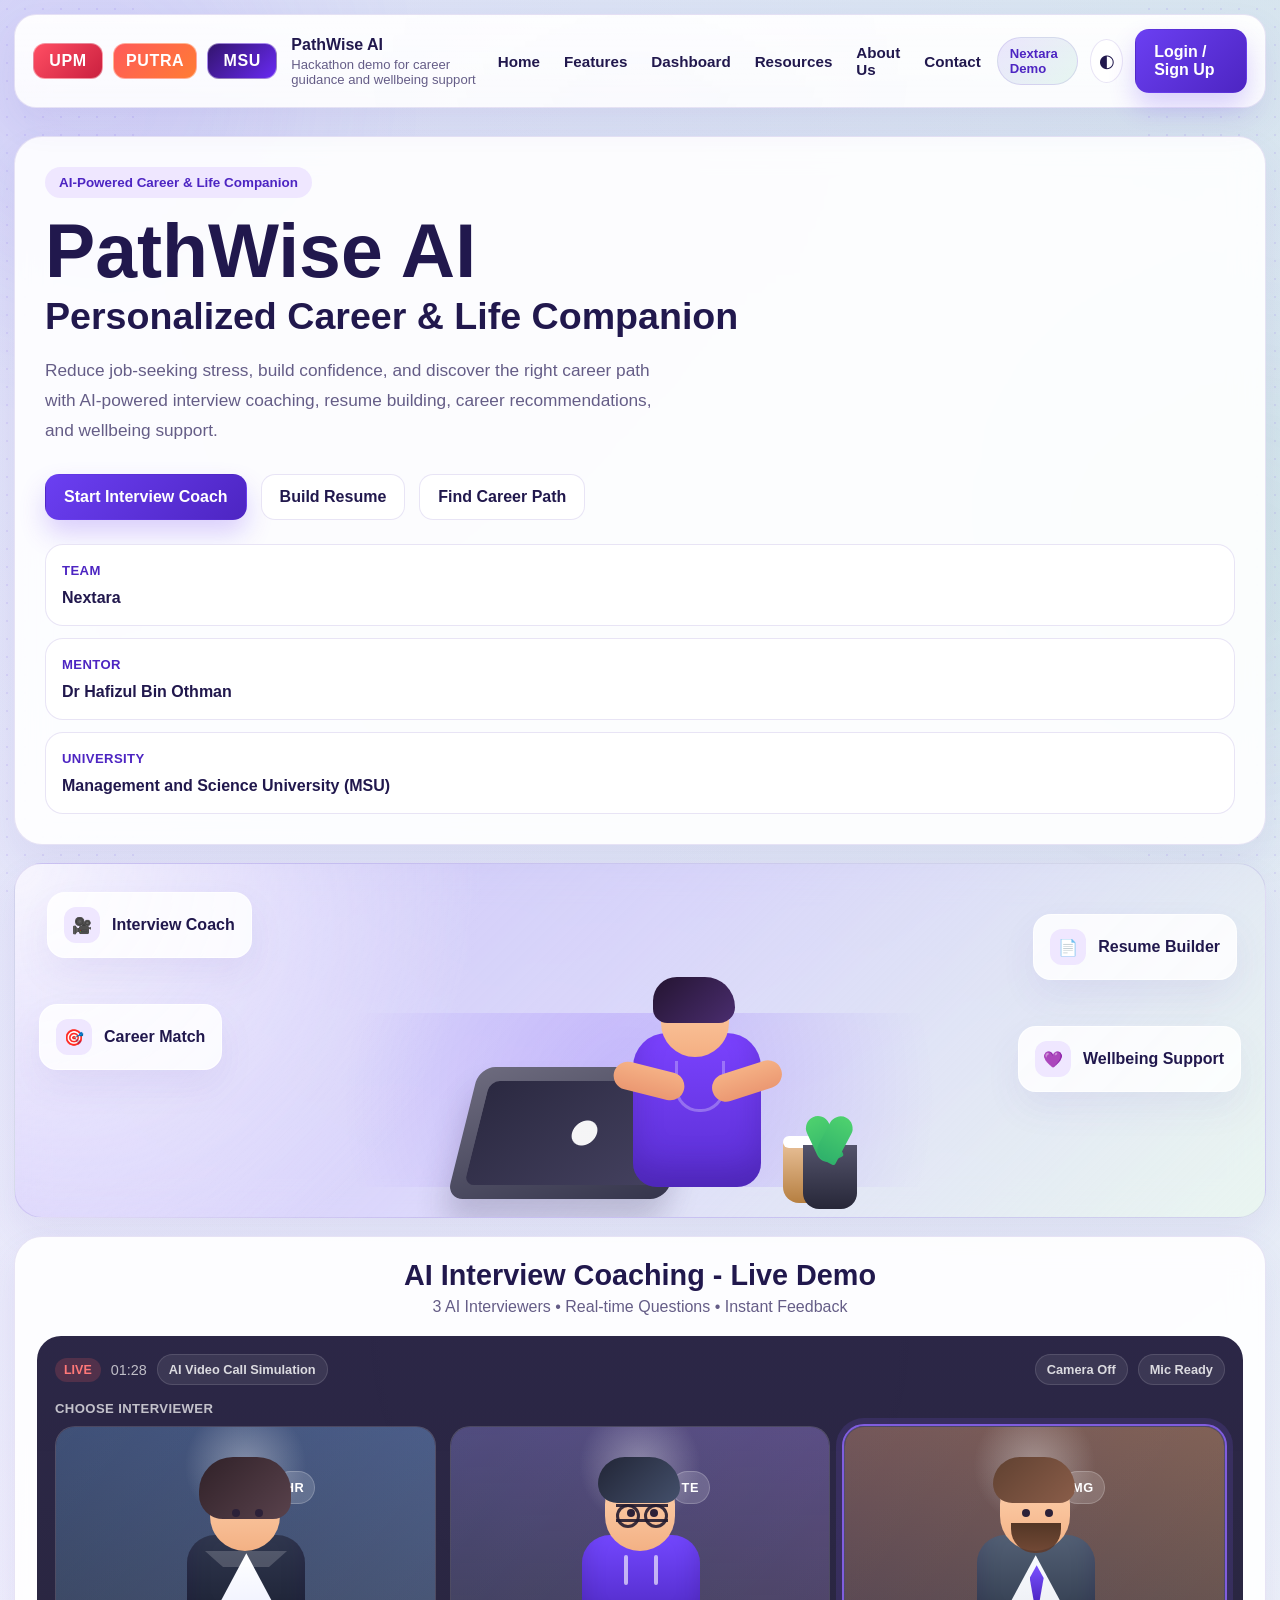
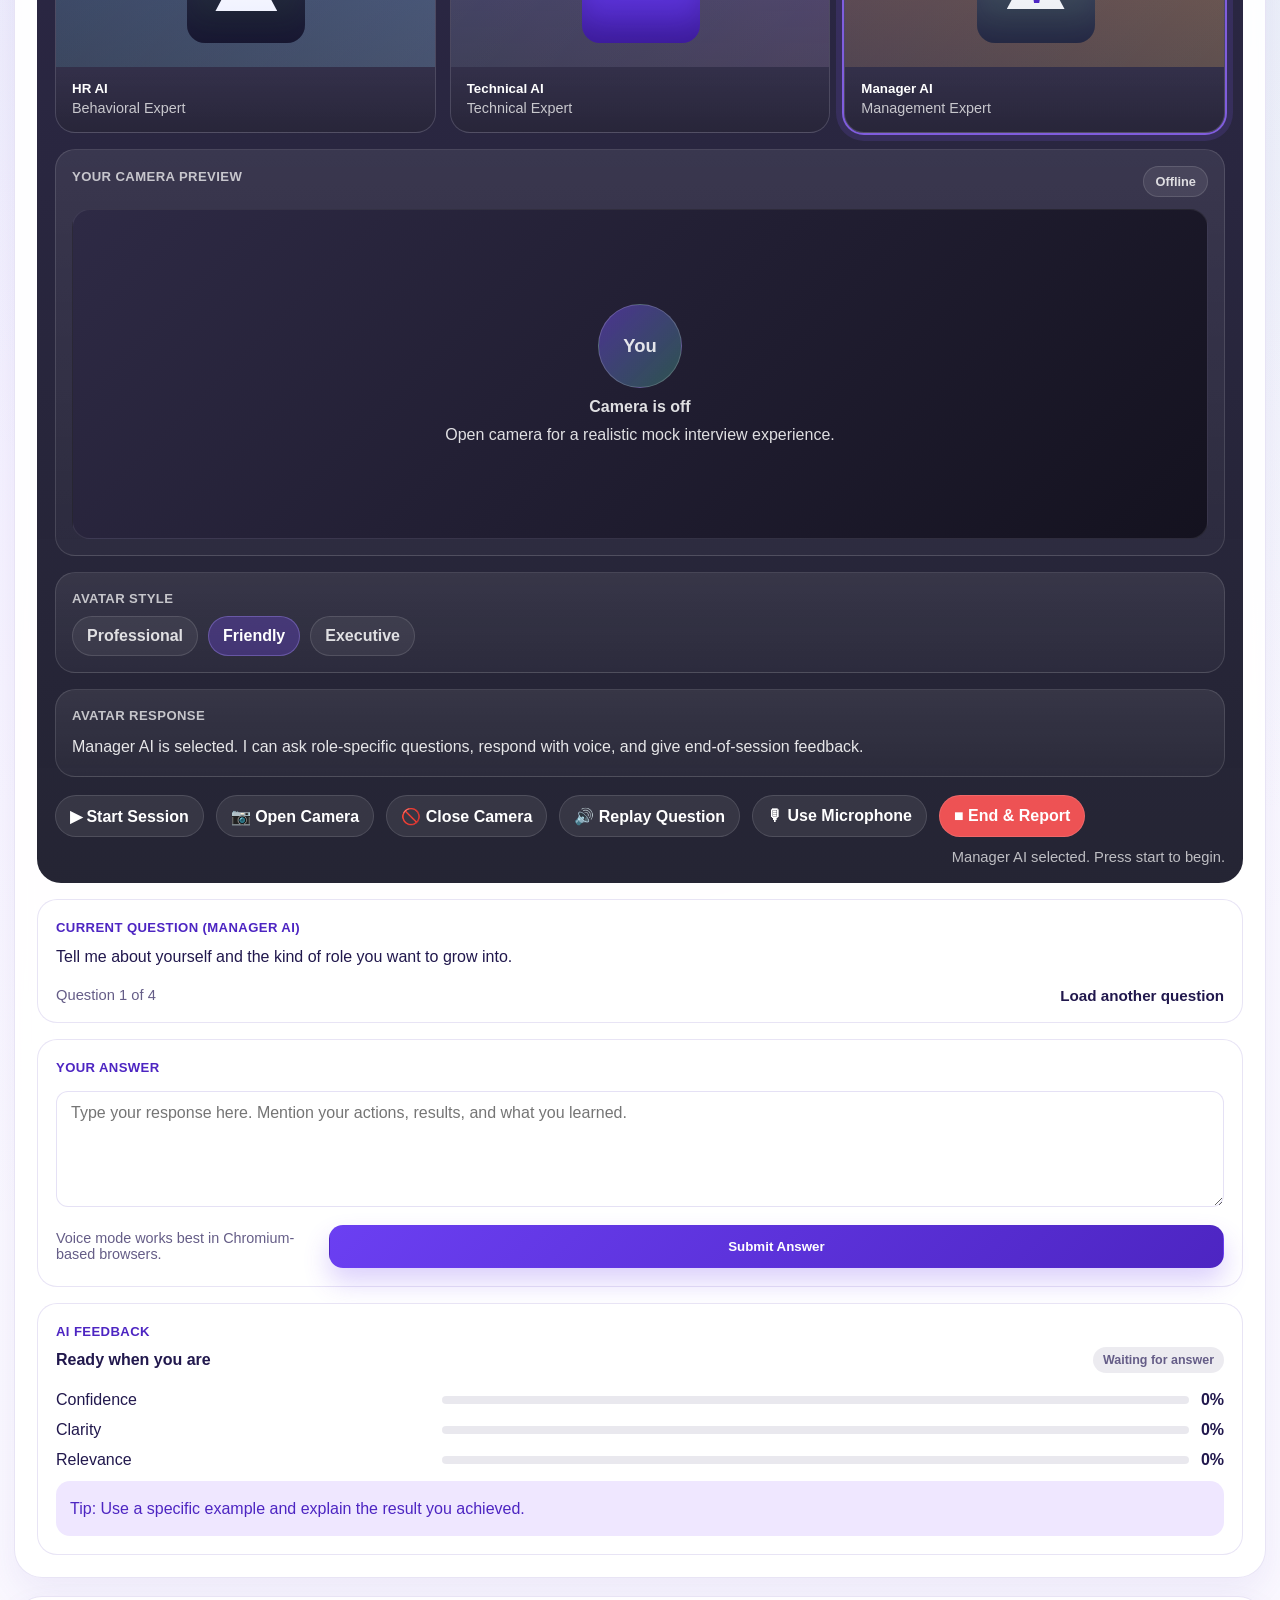
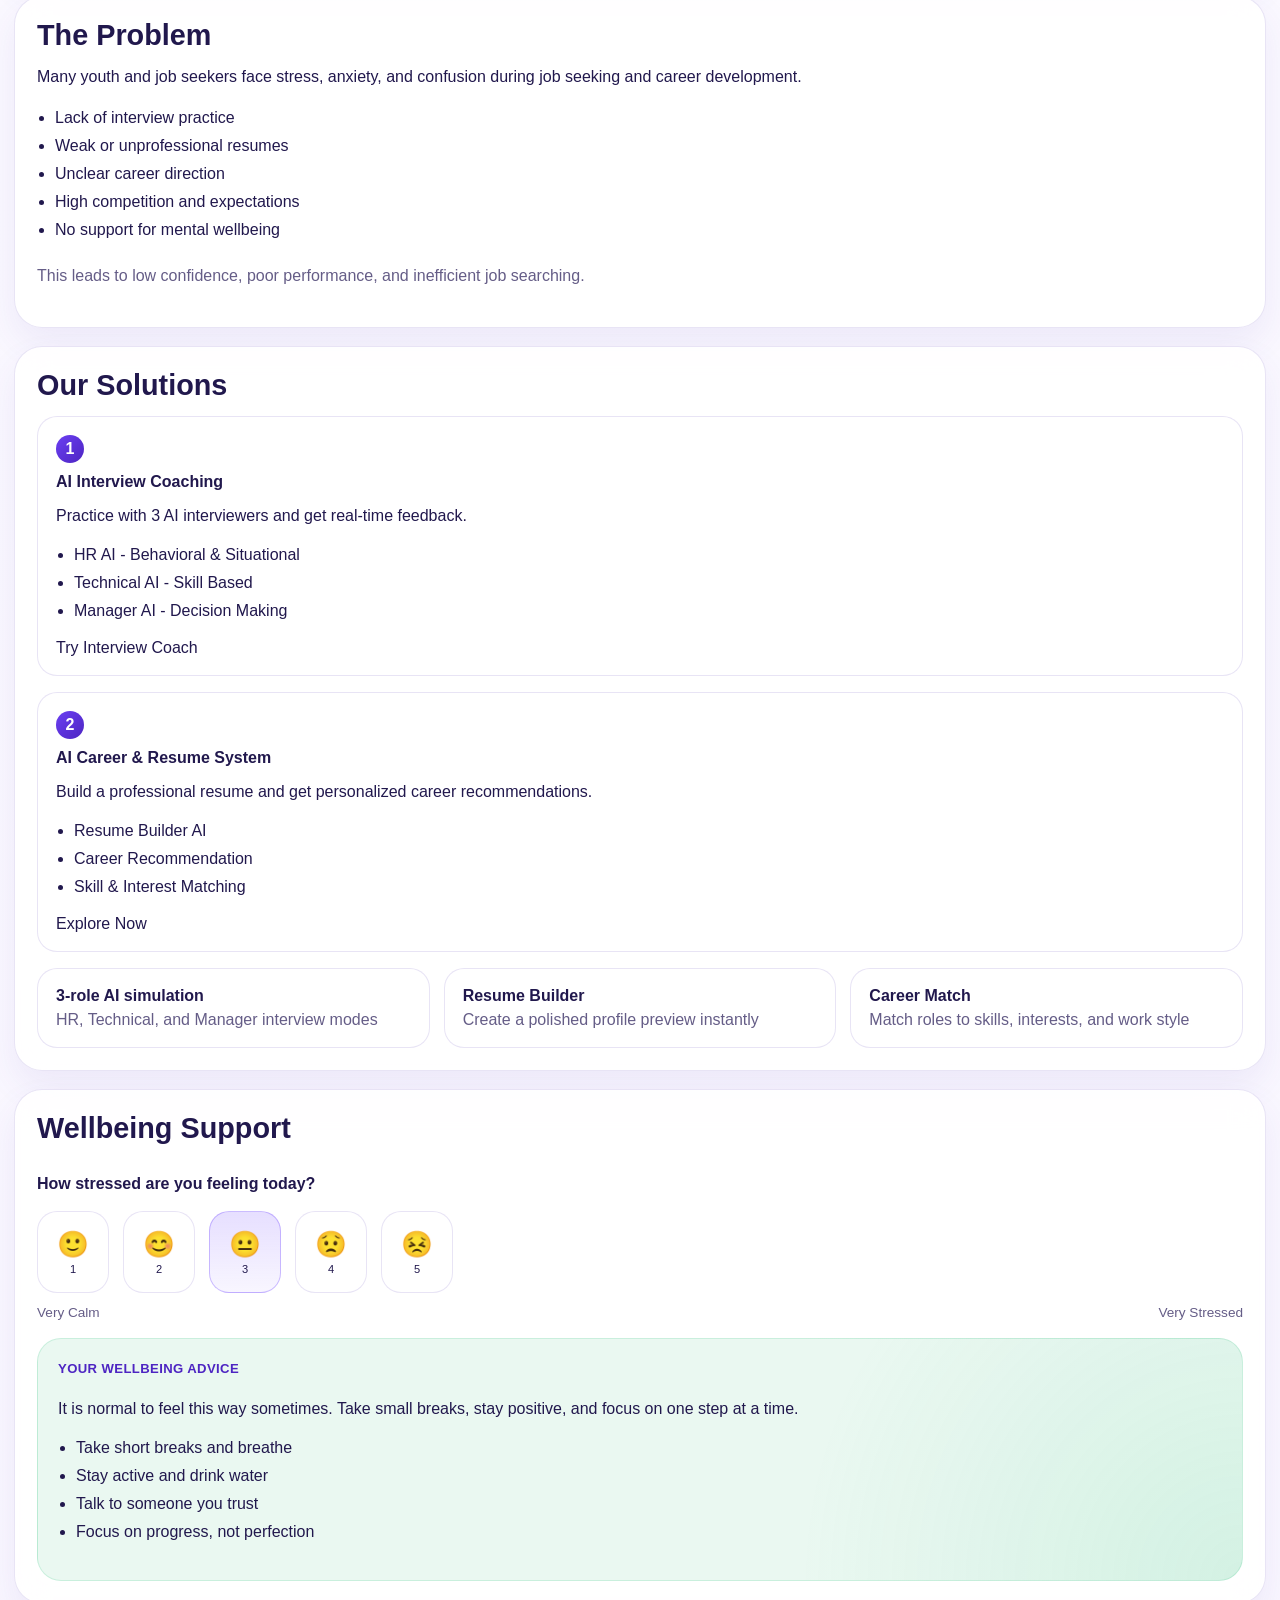
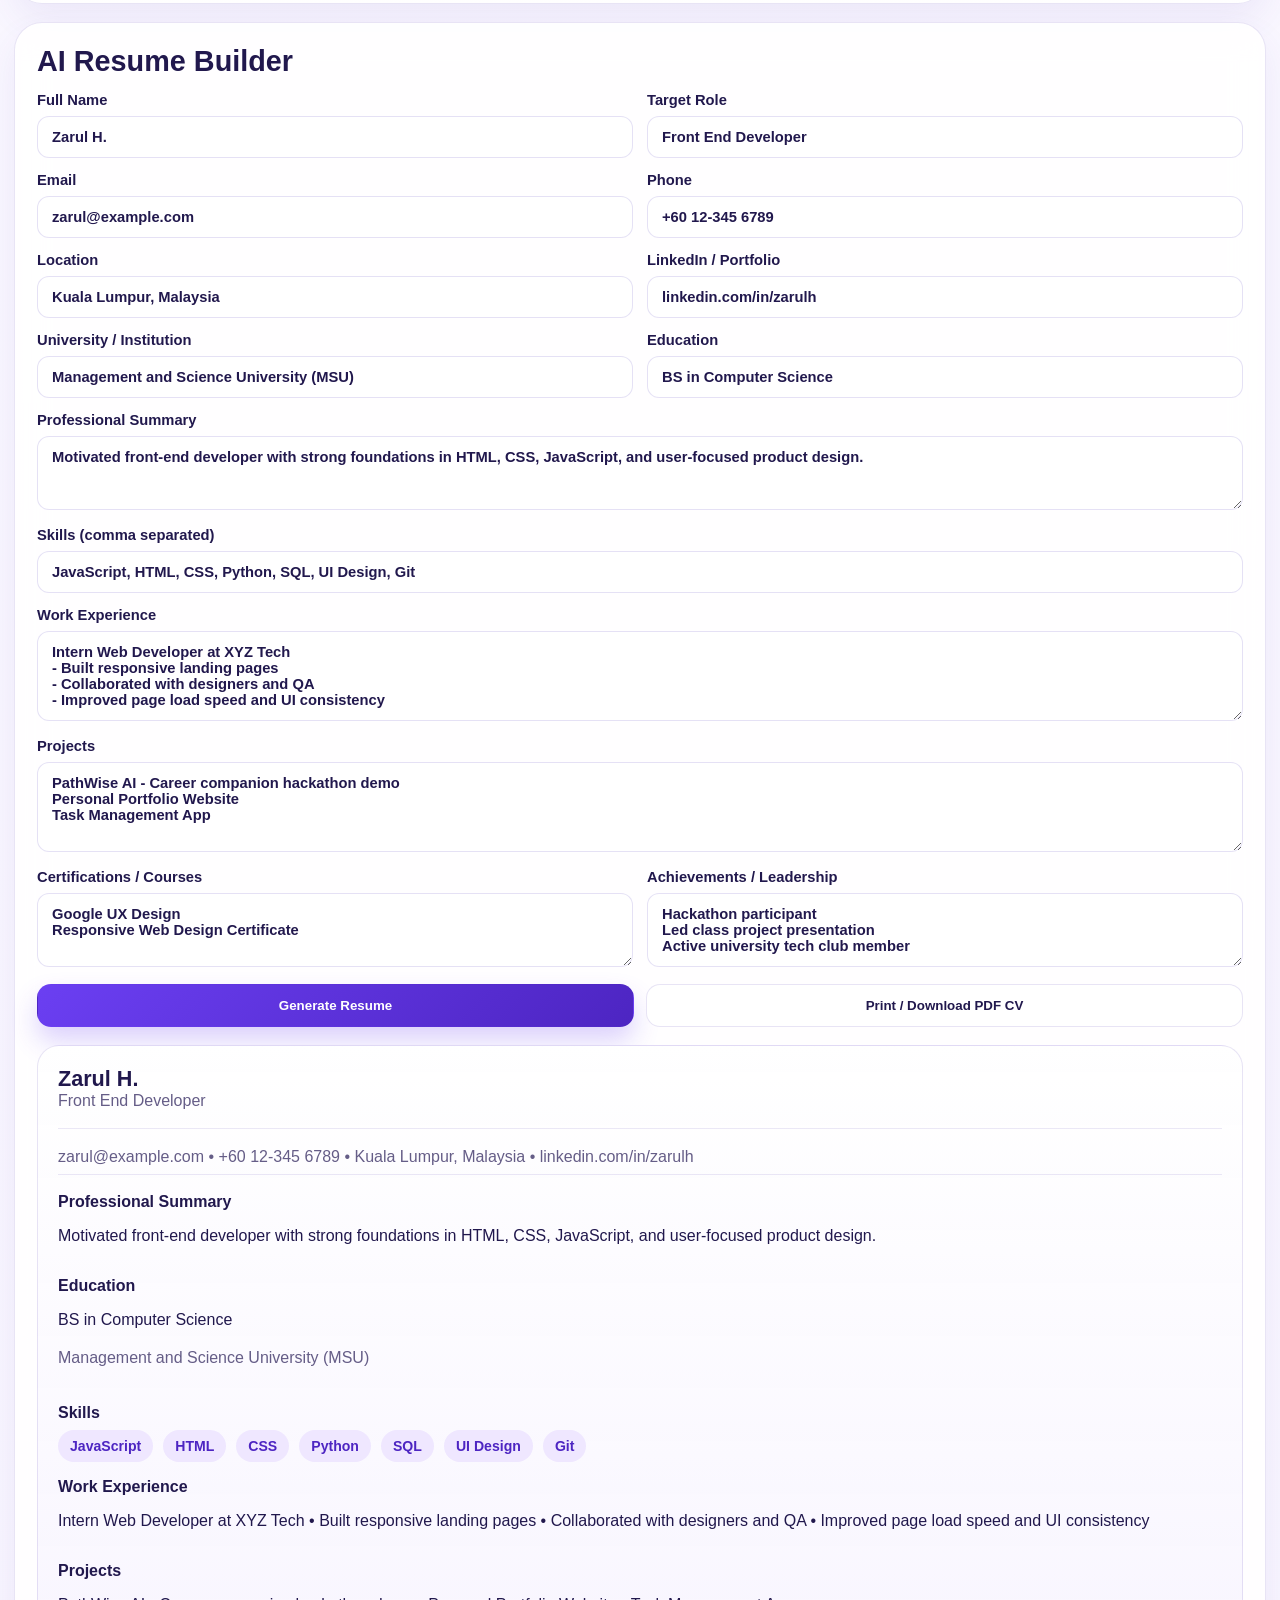
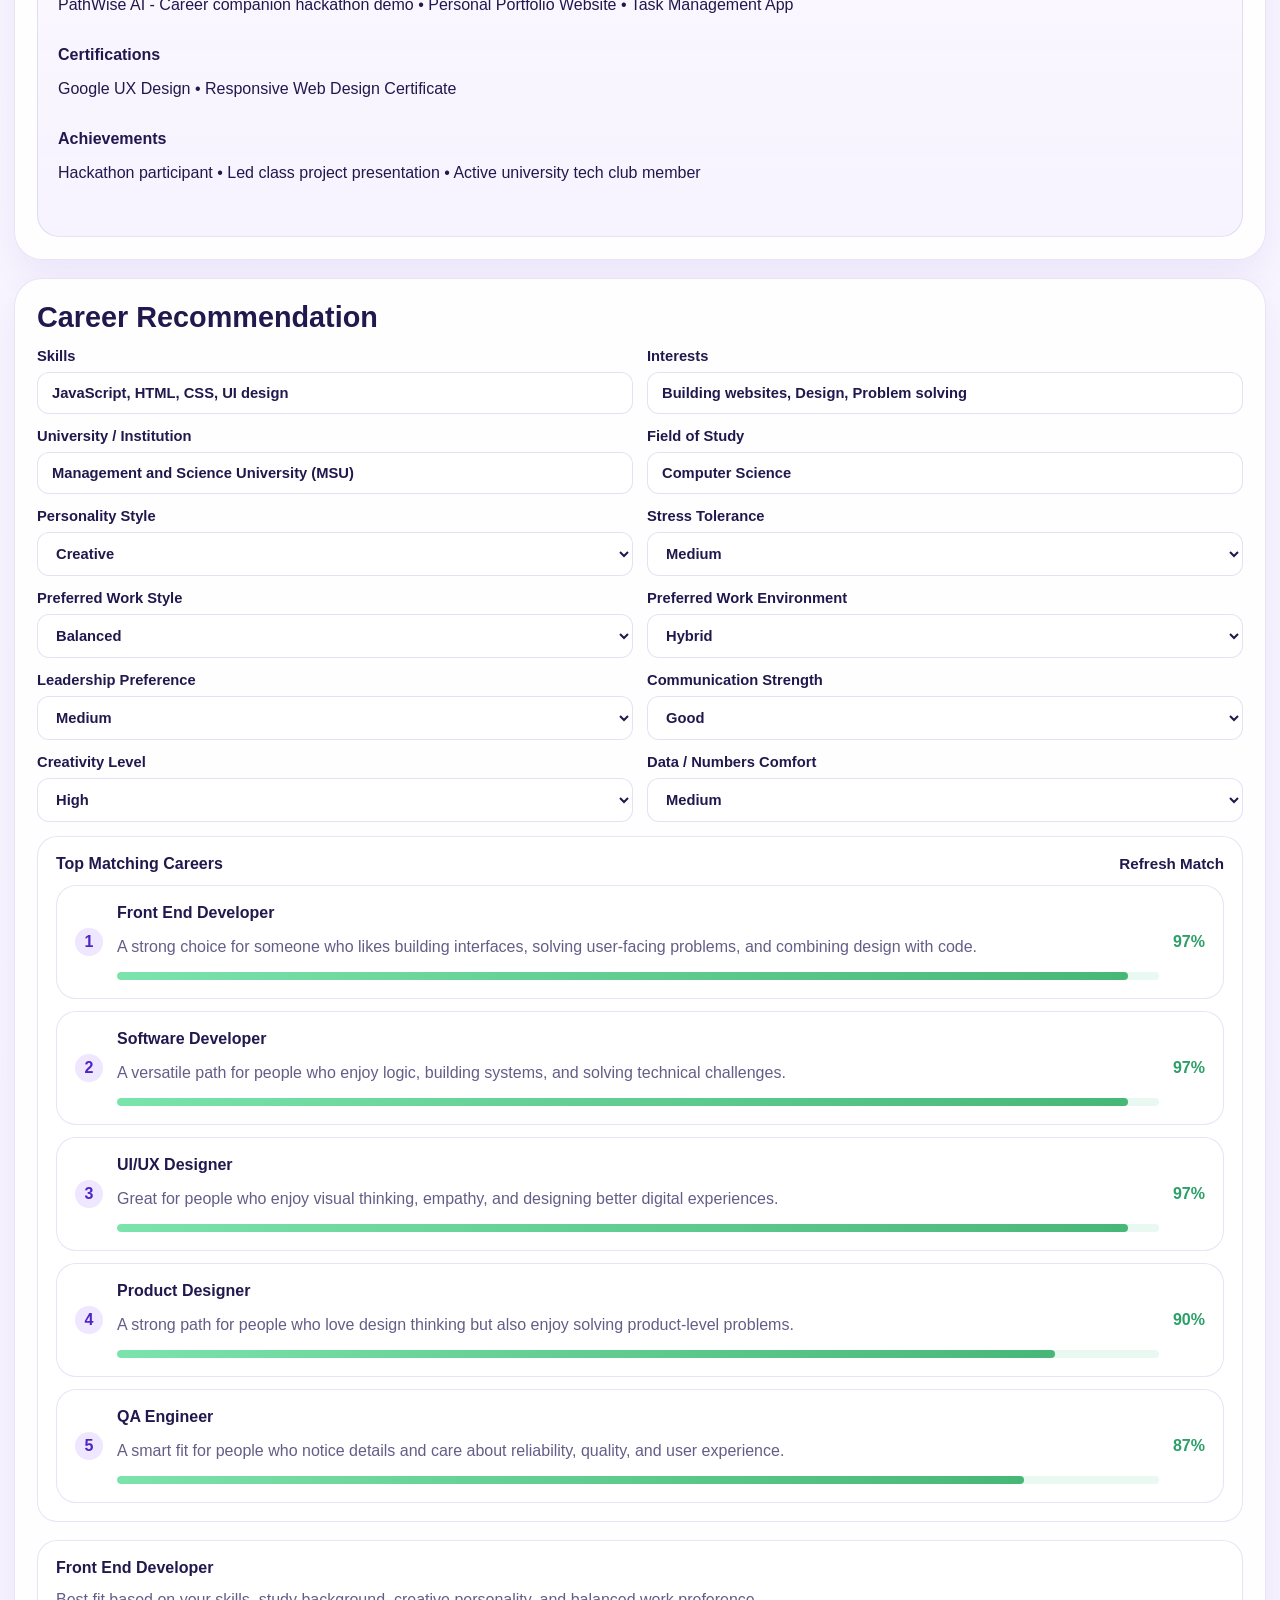
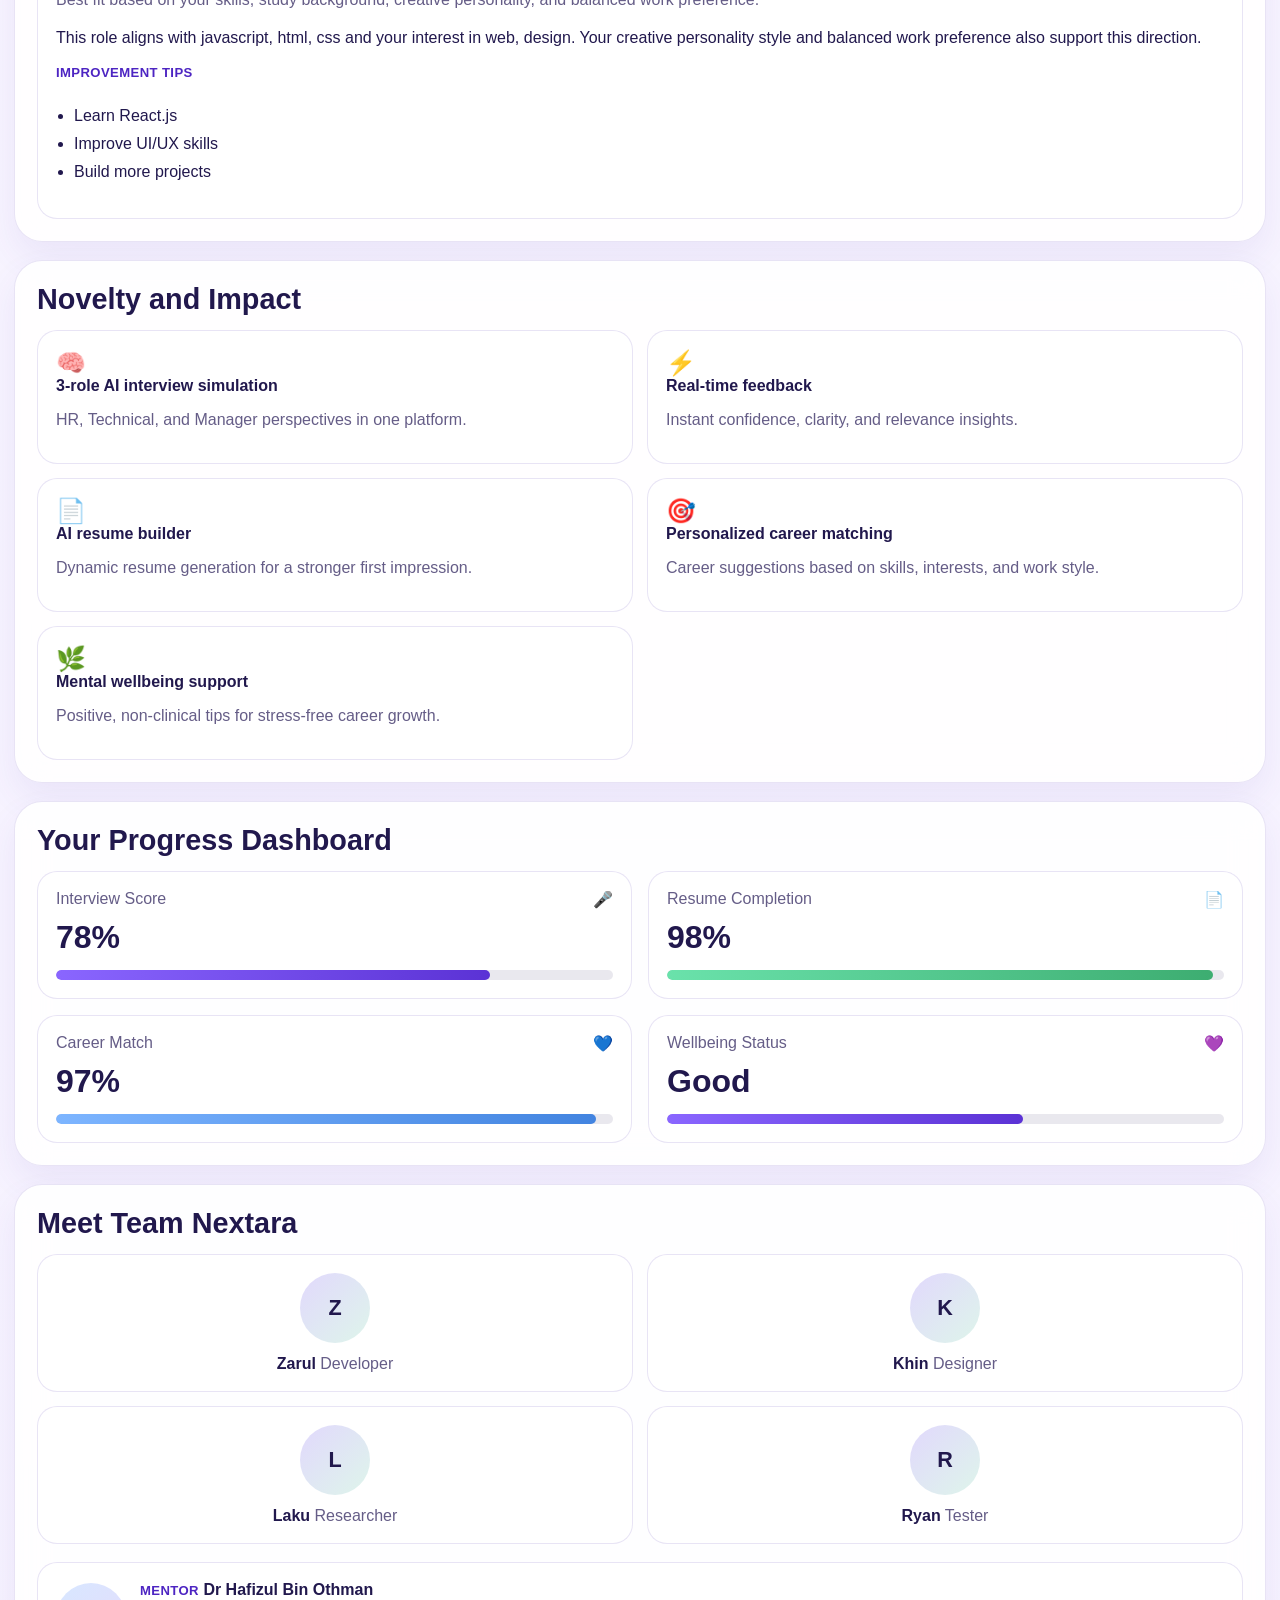
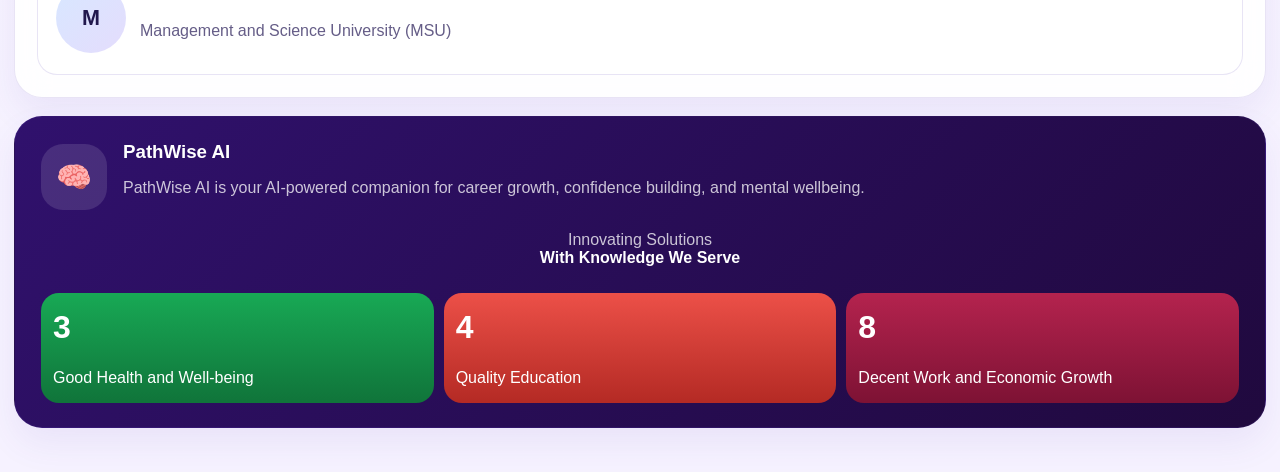
==== index.html @ 518bf76a "Update PathWise AI website demo" ====
<!DOCTYPE html>
<html lang="en">
  <head>
    <meta charset="UTF-8" />
    <meta name="viewport" content="width=device-width, initial-scale=1.0" />
    <title>PathWise AI | Nextara</title>
    <link rel="stylesheet" href="style.css" />
    <script defer src="script.js"></script>
  </head>
  <body>
    <div class="ambient ambient-left"></div>
    <div class="ambient ambient-right"></div>

    <div class="site-shell">
      <header class="topbar" id="home">
        <div class="header-brand">
          <div class="brand-cluster">
            <div class="logo-chip logo-upm">UPM</div>
            <div class="logo-chip logo-putra">PUTRA</div>
            <div class="logo-chip logo-msu">MSU</div>
          </div>
          <div class="brand-text">
            <strong>PathWise AI</strong>
            <span>Hackathon demo for career guidance and wellbeing support</span>
          </div>
        </div>

        <button class="menu-toggle" id="menuToggle" type="button" aria-label="Toggle navigation">
          <span></span>
          <span></span>
          <span></span>
        </button>

        <nav class="main-nav" id="mainNav">
          <a href="#home">Home</a>
          <a href="#problem">Features</a>
          <a href="#dashboard">Dashboard</a>
          <a href="#impact">Resources</a>
          <a href="#team">About Us</a>
          <a href="#footer">Contact</a>
        </nav>

        <div class="topbar-actions">
          <span class="header-pill">Nextara Demo</span>
          <button class="theme-toggle" id="themeToggle" type="button" aria-label="Toggle theme">
            <span class="theme-icon">◐</span>
          </button>
          <a class="login-btn" href="#team">Login / Sign Up</a>
        </div>
      </header>

      <main>
        <section class="hero-grid section-anchor">
          <div class="hero-panel">
            <span class="eyebrow">AI-Powered Career &amp; Life Companion</span>
            <h1>PathWise AI</h1>
            <h2>Personalized Career &amp; Life Companion</h2>
            <p class="hero-copy">
              Reduce job-seeking stress, build confidence, and discover the right
              career path with AI-powered interview coaching, resume building,
              career recommendations, and wellbeing support.
            </p>

            <div class="hero-actions">
              <a class="primary-btn" href="#interview-demo">Start Interview Coach</a>
              <a class="secondary-btn" href="#resume-builder">Build Resume</a>
              <a class="secondary-btn" href="#career-path">Find Career Path</a>
            </div>

            <div class="hero-meta">
              <div class="meta-card">
                <span class="meta-label">Team</span>
                <strong>Nextara</strong>
              </div>
              <div class="meta-card">
                <span class="meta-label">Mentor</span>
                <strong>Dr Hafizul Bin Othman</strong>
              </div>
              <div class="meta-card">
                <span class="meta-label">University</span>
                <strong>Management and Science University (MSU)</strong>
              </div>
            </div>
          </div>

          <div class="hero-visual">
            <div class="floating-card card-interview">
              <span class="float-icon">🎥</span>
              <div>
                <strong>Interview Coach</strong>
              </div>
            </div>
            <div class="floating-card card-resume">
              <span class="float-icon">📄</span>
              <div>
                <strong>Resume Builder</strong>
              </div>
            </div>
            <div class="floating-card card-career">
              <span class="float-icon">🎯</span>
              <div>
                <strong>Career Match</strong>
              </div>
            </div>
            <div class="floating-card card-wellbeing">
              <span class="float-icon">💜</span>
              <div>
                <strong>Wellbeing Support</strong>
              </div>
            </div>

            <div class="scene">
              <div class="scene-glow"></div>
              <div class="character-card">
                <div class="laptop"></div>
                <div class="character">
                  <div class="hair"></div>
                  <div class="head"></div>
                  <div class="body"></div>
                  <div class="arm arm-left"></div>
                  <div class="arm arm-right"></div>
                </div>
                <div class="coffee-cup"></div>
                <div class="plant">
                  <span class="leaf leaf-left"></span>
                  <span class="leaf leaf-right"></span>
                </div>
              </div>
            </div>
          </div>
        </section>

        <section class="section-card interview-demo" id="interview-demo">
          <div class="section-title centered">
            <h3>AI Interview Coaching - Live Demo</h3>
            <p>3 AI Interviewers • Real-time Questions • Instant Feedback</p>
          </div>

          <div class="video-stage avatar-style-friendly" id="videoStage">
            <div class="stage-topbar">
              <div class="stage-status-group">
                <span class="live-pill">LIVE</span>
                <span class="stage-clock" id="stageClock">01:24</span>
                <span class="call-mode-pill">AI Video Call Simulation</span>
              </div>
              <div class="device-status-row">
                <span class="device-pill" id="cameraStatus">Camera Off</span>
                <span class="device-pill" id="micStatus">Mic Ready</span>
              </div>
            </div>

            <div class="stage-toolbar">
              <div>
                <span class="mini-label stage-label">Choose Interviewer</span>
                <div class="speaker-grid">
                  <button class="speaker-card" type="button" data-role="hr">
                    <div class="speaker-avatar hr-avatar">
                      <div class="avatar-shell">
                        <div class="avatar-head"></div>
                        <div class="avatar-hair"></div>
                        <div class="avatar-eye avatar-eye-left"></div>
                        <div class="avatar-eye avatar-eye-right"></div>
                        <div class="avatar-body"></div>
                        <div class="avatar-role-tag">HR</div>
                      </div>
                    </div>
                    <div class="speaker-meta">
                      <strong>HR AI</strong>
                      <span>Behavioral Expert</span>
                    </div>
                  </button>

                  <button class="speaker-card" type="button" data-role="technical">
                    <div class="speaker-avatar technical-avatar">
                      <div class="avatar-shell">
                        <div class="avatar-head"></div>
                        <div class="avatar-hair"></div>
                        <div class="avatar-glasses"></div>
                        <div class="avatar-eye avatar-eye-left"></div>
                        <div class="avatar-eye avatar-eye-right"></div>
                        <div class="avatar-body"></div>
                        <div class="avatar-role-tag">TE</div>
                      </div>
                    </div>
                    <div class="speaker-meta">
                      <strong>Technical AI</strong>
                      <span>Technical Expert</span>
                    </div>
                  </button>

                  <button class="speaker-card active" type="button" data-role="manager">
                    <div class="speaker-avatar manager-avatar">
                      <div class="avatar-shell">
                        <div class="avatar-head"></div>
                        <div class="avatar-hair"></div>
                        <div class="avatar-beard"></div>
                        <div class="avatar-eye avatar-eye-left"></div>
                        <div class="avatar-eye avatar-eye-right"></div>
                        <div class="avatar-body"></div>
                        <div class="avatar-role-tag">MG</div>
                      </div>
                    </div>
                    <div class="speaker-meta">
                      <strong>Manager AI</strong>
                      <span>Management Expert</span>
                    </div>
                  </button>
                </div>
              </div>

              <div class="user-stage-card">
                <div class="user-stage-head">
                  <span class="mini-label stage-label">Your Camera Preview</span>
                  <span class="camera-indicator" id="cameraIndicator">Offline</span>
                </div>
                <div class="user-video-wrap">
                  <video id="userVideo" autoplay muted playsinline></video>
                  <div class="user-video-placeholder" id="userVideoPlaceholder">
                    <div class="user-video-avatar">You</div>
                    <strong>Camera is off</strong>
                    <span>Open camera for a realistic mock interview experience.</span>
                  </div>
                </div>
              </div>
            </div>

            <div class="call-config-bar">
              <div class="avatar-style-picker">
                <span class="mini-label stage-label">Avatar Style</span>
                <div class="style-options">
                  <button class="style-chip" type="button" data-avatar-style="professional">Professional</button>
                  <button class="style-chip active" type="button" data-avatar-style="friendly">Friendly</button>
                  <button class="style-chip" type="button" data-avatar-style="executive">Executive</button>
                </div>
              </div>

              <div class="ai-response-box">
                <span class="mini-label stage-label">Avatar Response</span>
                <p id="aiResponseText">
                  I am ready to start. Choose an interviewer, turn on your camera if
                  you want, and begin the mock call.
                </p>
              </div>
            </div>

            <div class="stage-controls">
              <button class="control-btn" id="startInterviewBtn" type="button">▶ Start Session</button>
              <button class="control-btn" id="openCameraBtn" type="button">📷 Open Camera</button>
              <button class="control-btn" id="closeCameraBtn" type="button">🚫 Close Camera</button>
              <button class="control-btn" id="replayQuestionBtn" type="button">🔊 Replay Question</button>
              <button class="control-btn" id="voiceAnswerBtn" type="button">🎙 Use Microphone</button>
              <button class="control-btn danger-control" id="finishInterviewBtn" type="button">■ End &amp; Report</button>
              <span class="session-status" id="sessionStatus">Ready to begin</span>
            </div>
          </div>

          <div class="demo-panels">
            <article class="mini-panel question-panel">
              <span class="mini-label">Current Question (<span id="questionRoleLabel">Manager AI</span>)</span>
              <p id="questionText">
                Tell me about yourself and the kind of role you want to grow
                into.
              </p>
              <div class="question-footer">
                <span id="questionCounter">Question 1 of 4</span>
                <button class="text-action" id="nextQuestionBtn" type="button">Load another question</button>
              </div>
            </article>

            <article class="mini-panel answer-panel">
              <label class="mini-label" for="answerInput">Your Answer</label>
              <textarea
                id="answerInput"
                rows="5"
                placeholder="Type your response here. Mention your actions, results, and what you learned."
              ></textarea>
              <div class="answer-actions">
                <span class="timer-note" id="voiceSupportNote">Voice mode works best in Chromium-based browsers.</span>
                <button class="primary-btn full-btn" id="submitAnswerBtn" type="button">
                  Submit Answer
                </button>
              </div>
            </article>

            <article class="mini-panel feedback-panel">
              <span class="mini-label">AI Feedback</span>
              <div class="feedback-header">
                <strong id="feedbackHeadline">Ready when you are</strong>
                <span id="feedbackTone" class="feedback-tone neutral">Waiting for answer</span>
              </div>

              <div class="feedback-metric">
                <span>Confidence</span>
                <div class="metric-line">
                  <div class="metric-fill" id="confidenceFill"></div>
                </div>
                <strong id="confidenceScore">0%</strong>
              </div>

              <div class="feedback-metric">
                <span>Clarity</span>
                <div class="metric-line">
                  <div class="metric-fill" id="clarityFill"></div>
                </div>
                <strong id="clarityScore">0%</strong>
              </div>

              <div class="feedback-metric">
                <span>Relevance</span>
                <div class="metric-line">
                  <div class="metric-fill" id="relevanceFill"></div>
                </div>
                <strong id="relevanceScore">0%</strong>
              </div>

              <p class="tip-box" id="feedbackTip">
                Tip: Use a specific example and explain the result you achieved.
              </p>
            </article>
          </div>

          <article class="mini-panel report-panel hidden" id="sessionReport">
            <div class="report-head">
              <div>
                <span class="mini-label">Interview Report</span>
                <h4 id="reportRoleTitle">Technical AI Session Summary</h4>
                <p id="reportVerdict">
                  Complete a short voice or text interview to unlock the final
                  strengths and improvement report.
                </p>
              </div>
              <div class="report-score">
                <span>Overall Score</span>
                <strong id="reportOverallScore">--</strong>
              </div>
            </div>

            <div class="report-grid">
              <div class="report-card">
                <strong>Pros</strong>
                <ul class="bullet-list compact" id="reportPros"></ul>
              </div>
              <div class="report-card">
                <strong>What to Improve</strong>
                <ul class="bullet-list compact" id="reportCons"></ul>
              </div>
              <div class="report-card">
                <strong>Next Steps</strong>
                <ul class="bullet-list compact" id="reportNextSteps"></ul>
              </div>
            </div>

            <div class="report-breakdown" id="reportBreakdown"></div>
            <button class="secondary-btn" id="downloadReportBtn" type="button">Download Report</button>
          </article>
        </section>

        <section class="content-grid">
          <article class="section-card problem-card section-anchor" id="problem">
            <div class="section-title">
              <h3>The Problem</h3>
            </div>
            <p>
              Many youth and job seekers face stress, anxiety, and confusion
              during job seeking and career development.
            </p>
            <ul class="bullet-list">
              <li>Lack of interview practice</li>
              <li>Weak or unprofessional resumes</li>
              <li>Unclear career direction</li>
              <li>High competition and expectations</li>
              <li>No support for mental wellbeing</li>
            </ul>
            <p class="closing-note">
              This leads to low confidence, poor performance, and inefficient job
              searching.
            </p>
          </article>

          <article class="section-card solution-card">
            <div class="section-title">
              <h3>Our Solutions</h3>
            </div>

            <div class="solution-columns">
              <div class="solution-box">
                <span class="solution-badge">1</span>
                <h4>AI Interview Coaching</h4>
                <p>Practice with 3 AI interviewers and get real-time feedback.</p>
                <ul class="bullet-list compact">
                  <li>HR AI - Behavioral &amp; Situational</li>
                  <li>Technical AI - Skill Based</li>
                  <li>Manager AI - Decision Making</li>
                </ul>
                <button class="text-action jump-btn" type="button" data-jump="#interview-demo">
                  Try Interview Coach
                </button>
              </div>

              <div class="solution-box">
                <span class="solution-badge">2</span>
                <h4>AI Career &amp; Resume System</h4>
                <p>Build a professional resume and get personalized career recommendations.</p>
                <ul class="bullet-list compact">
                  <li>Resume Builder AI</li>
                  <li>Career Recommendation</li>
                  <li>Skill &amp; Interest Matching</li>
                </ul>
                <button class="text-action jump-btn" type="button" data-jump="#resume-builder">
                  Explore Now
                </button>
              </div>
            </div>

            <div class="mini-highlight-grid">
              <div class="mini-highlight">
                <strong>3-role AI simulation</strong>
                <span>HR, Technical, and Manager interview modes</span>
              </div>
              <div class="mini-highlight">
                <strong>Resume Builder</strong>
                <span>Create a polished profile preview instantly</span>
              </div>
              <div class="mini-highlight">
                <strong>Career Match</strong>
                <span>Match roles to skills, interests, and work style</span>
              </div>
            </div>
          </article>

          <article class="section-card wellbeing-card" id="wellbeing">
            <div class="section-title">
              <h3>Wellbeing Support</h3>
            </div>

            <div class="wellbeing-layout">
              <div>
                <p class="wellbeing-question">How stressed are you feeling today?</p>
                <div class="stress-selector" id="stressSelector">
                  <button class="stress-btn" type="button" data-level="1">
                    <span>🙂</span>
                    <small>1</small>
                  </button>
                  <button class="stress-btn" type="button" data-level="2">
                    <span>😊</span>
                    <small>2</small>
                  </button>
                  <button class="stress-btn active" type="button" data-level="3">
                    <span>😐</span>
                    <small>3</small>
                  </button>
                  <button class="stress-btn" type="button" data-level="4">
                    <span>😟</span>
                    <small>4</small>
                  </button>
                  <button class="stress-btn" type="button" data-level="5">
                    <span>😣</span>
                    <small>5</small>
                  </button>
                </div>
                <div class="stress-scale">
                  <span>Very Calm</span>
                  <span>Very Stressed</span>
                </div>
              </div>

              <div class="wellbeing-advice">
                <span class="mini-label">Your Wellbeing Advice</span>
                <p id="wellbeingMessage">
                  It is normal to feel this way sometimes. Take small breaks, stay
                  positive, and focus on one step at a time.
                </p>
                <ul class="bullet-list compact" id="wellbeingTips">
                  <li>Take short breaks and breathe</li>
                  <li>Stay active and drink water</li>
                  <li>Talk to someone you trust</li>
                  <li>Focus on progress, not perfection</li>
                </ul>
              </div>
            </div>
          </article>

            <article class="section-card resume-card section-anchor" id="resume-builder">
              <div class="section-title">
                <h3>AI Resume Builder</h3>
              </div>

              <div class="resume-layout">
                <form class="resume-form" id="resumeForm">
                  <div class="form-grid-two">
                    <label>
                      Full Name
                      <input id="resumeName" type="text" value="Zarul H." />
                    </label>
                    <label>
                      Target Role
                      <input id="resumeTargetRole" type="text" value="Front End Developer" />
                    </label>
                  </div>

                  <div class="form-grid-two">
                    <label>
                      Email
                      <input id="resumeEmail" type="email" value="zarul@example.com" />
                    </label>
                    <label>
                      Phone
                      <input id="resumePhone" type="text" value="+60 12-345 6789" />
                    </label>
                  </div>

                  <div class="form-grid-two">
                    <label>
                      Location
                      <input id="resumeLocation" type="text" value="Kuala Lumpur, Malaysia" />
                    </label>
                    <label>
                      LinkedIn / Portfolio
                      <input id="resumePortfolio" type="text" value="linkedin.com/in/zarulh" />
                    </label>
                  </div>

                  <div class="form-grid-two">
                    <label>
                      University / Institution
                      <input id="resumeUniversity" type="text" value="Management and Science University (MSU)" />
                    </label>
                    <label>
                      Education
                      <input id="resumeEducation" type="text" value="BS in Computer Science" />
                    </label>
                  </div>

                  <label>
                    Professional Summary
                    <textarea id="resumeSummary" rows="3">Motivated front-end developer with strong foundations in HTML, CSS, JavaScript, and user-focused product design.</textarea>
                  </label>

                  <label>
                    Skills (comma separated)
                    <input id="resumeSkills" type="text" value="JavaScript, HTML, CSS, Python, SQL, UI Design, Git" />
                  </label>

                  <label>
                    Work Experience
                    <textarea id="resumeExperience" rows="4">Intern Web Developer at XYZ Tech
- Built responsive landing pages
- Collaborated with designers and QA
- Improved page load speed and UI consistency</textarea>
                  </label>

                  <label>
                    Projects
                    <textarea id="resumeProjects" rows="4">PathWise AI - Career companion hackathon demo
Personal Portfolio Website
Task Management App</textarea>
                  </label>

                  <div class="form-grid-two">
                    <label>
                      Certifications / Courses
                      <textarea id="resumeCertifications" rows="3">Google UX Design
Responsive Web Design Certificate</textarea>
                    </label>
                    <label>
                      Achievements / Leadership
                      <textarea id="resumeAchievements" rows="3">Hackathon participant
Led class project presentation
Active university tech club member</textarea>
                    </label>
                  </div>

                  <div class="resume-actions">
                    <button class="primary-btn full-btn" id="generateResumeBtn" type="button">
                      Generate Resume
                    </button>
                    <button class="secondary-btn full-btn" id="downloadResumePdfBtn" type="button">
                      Print / Download PDF CV
                    </button>
                  </div>
                </form>

                <div class="resume-preview" id="resumePreview">
                  <div class="resume-preview-header">
                    <strong id="previewName">Zarul H.</strong>
                    <span id="previewRole">Front End Developer</span>
                  </div>
                  <div class="resume-preview-contact" id="previewContact">
                    zarul@example.com • +60 12-345 6789 • Kuala Lumpur, Malaysia • linkedin.com/in/zarulh
                  </div>
                  <div class="resume-preview-body">
                    <div>
                      <h4>Professional Summary</h4>
                      <p id="previewSummary">Motivated front-end developer with strong foundations in HTML, CSS, JavaScript, and user-focused product design.</p>
                    </div>
                    <div>
                      <h4>Education</h4>
                      <p id="previewEducation">BS in Computer Science</p>
                      <p class="preview-subtext" id="previewUniversity">Management and Science University (MSU)</p>
                    </div>
                    <div>
                      <h4>Skills</h4>
                      <div class="tag-list" id="previewSkills"></div>
                    </div>
                    <div>
                      <h4>Work Experience</h4>
                      <p id="previewExperience">Intern Web Developer at XYZ Tech</p>
                    </div>
                    <div>
                      <h4>Projects</h4>
                      <p id="previewProjects">PathWise AI - Career companion hackathon demo</p>
                    </div>
                    <div>
                      <h4>Certifications</h4>
                      <p id="previewCertifications">Google UX Design</p>
                    </div>
                    <div>
                      <h4>Achievements</h4>
                      <p id="previewAchievements">Hackathon participant</p>
                    </div>
                  </div>
                </div>
              </div>
            </article>

            <article class="section-card career-card section-anchor" id="career-path">
              <div class="section-title">
                <h3>Career Recommendation</h3>
              </div>

              <form class="career-form" id="careerForm">
                <div class="career-top-fields expanded-career-fields">
                  <label>
                    Skills
                    <input id="careerSkills" type="text" value="JavaScript, HTML, CSS, UI design" />
                  </label>
                  <label>
                    Interests
                    <input id="careerInterests" type="text" value="Building websites, Design, Problem solving" />
                  </label>
                  <label>
                    University / Institution
                    <input id="careerUniversity" type="text" value="Management and Science University (MSU)" />
                  </label>
                  <label>
                    Field of Study
                    <input id="careerFieldOfStudy" type="text" value="Computer Science" />
                  </label>
                  <label>
                    Personality Style
                    <select id="careerPersonality">
                      <option value="analytical">Analytical</option>
                      <option value="creative" selected>Creative</option>
                      <option value="supportive">Supportive</option>
                      <option value="leader">Leadership-Oriented</option>
                    </select>
                  </label>
                  <label>
                    Stress Tolerance
                    <select id="stressTolerance">
                      <option value="low">Low</option>
                      <option value="medium" selected>Medium</option>
                      <option value="high">High</option>
                    </select>
                  </label>
                  <label>
                    Preferred Work Style
                    <select id="workStyle">
                      <option value="solo">Focused / Solo</option>
                      <option value="balanced" selected>Balanced</option>
                      <option value="collaborative">Highly Collaborative</option>
                    </select>
                  </label>
                  <label>
                    Preferred Work Environment
                    <select id="careerEnvironment">
                      <option value="remote">Remote</option>
                      <option value="hybrid" selected>Hybrid</option>
                      <option value="office">Office</option>
                      <option value="field">Hands-on / Field Work</option>
                    </select>
                  </label>
                  <label>
                    Leadership Preference
                    <select id="careerLeadership">
                      <option value="low">Low</option>
                      <option value="medium" selected>Medium</option>
                      <option value="high">High</option>
                    </select>
                  </label>
                  <label>
                    Communication Strength
                    <select id="careerCommunication">
                      <option value="developing">Developing</option>
                      <option value="good" selected>Good</option>
                      <option value="strong">Strong</option>
                    </select>
                  </label>
                  <label>
                    Creativity Level
                    <select id="careerCreativity">
                      <option value="low">Low</option>
                      <option value="medium">Medium</option>
                      <option value="high" selected>High</option>
                    </select>
                  </label>
                  <label>
                    Data / Numbers Comfort
                    <select id="careerDataComfort">
                      <option value="low">Low</option>
                      <option value="medium" selected>Medium</option>
                      <option value="high">High</option>
                    </select>
                  </label>
                </div>

                <div class="career-results">
                  <div class="career-list">
                    <div class="career-list-head">
                    <strong>Top Matching Careers</strong>
                    <button class="text-action" id="recommendCareerBtn" type="button">
                      Refresh Match
                    </button>
                    </div>
                    <div id="careerResults"></div>
                  </div>

                  <div class="career-explanation">
                    <strong id="topCareerName">Front End Developer</strong>
                    <p class="career-fit-meta" id="careerFitMeta">Best fit based on your skills, interests, study background, and work preferences.</p>
                    <p id="careerReason">
                      Your skills in JavaScript, HTML, CSS and problem solving match
                      well with this role. You enjoy creative work and building user
                      interfaces.
                    </p>
                  <div>
                    <span class="mini-label">Improvement Tips</span>
                    <ul class="bullet-list compact" id="careerTips">
                      <li>Learn React.js</li>
                      <li>Improve UI/UX skills</li>
                      <li>Build more projects</li>
                    </ul>
                  </div>
                </div>
              </div>
            </form>
          </article>

          <article class="section-card impact-card section-anchor" id="impact">
            <div class="section-title">
              <h3>Novelty and Impact</h3>
            </div>

            <div class="impact-grid">
              <div class="impact-item">
                <span>🧠</span>
                <div>
                  <strong>3-role AI interview simulation</strong>
                  <p>HR, Technical, and Manager perspectives in one platform.</p>
                </div>
              </div>
              <div class="impact-item">
                <span>⚡</span>
                <div>
                  <strong>Real-time feedback</strong>
                  <p>Instant confidence, clarity, and relevance insights.</p>
                </div>
              </div>
              <div class="impact-item">
                <span>📄</span>
                <div>
                  <strong>AI resume builder</strong>
                  <p>Dynamic resume generation for a stronger first impression.</p>
                </div>
              </div>
              <div class="impact-item">
                <span>🎯</span>
                <div>
                  <strong>Personalized career matching</strong>
                  <p>Career suggestions based on skills, interests, and work style.</p>
                </div>
              </div>
              <div class="impact-item">
                <span>🌿</span>
                <div>
                  <strong>Mental wellbeing support</strong>
                  <p>Positive, non-clinical tips for stress-free career growth.</p>
                </div>
              </div>
            </div>
          </article>

          <article class="section-card dashboard-card section-anchor" id="dashboard">
            <div class="section-title">
              <h3>Your Progress Dashboard</h3>
            </div>

            <div class="dashboard-grid">
              <div class="dashboard-metric">
                <div class="metric-head">
                  <span>Interview Score</span>
                  <span>🎤</span>
                </div>
                <strong class="metric-number" id="dashboardInterviewScore" data-target="78">78%</strong>
                <div class="metric-line large">
                  <div class="metric-fill purple-fill" id="dashboardInterviewBar"></div>
                </div>
              </div>

              <div class="dashboard-metric">
                <div class="metric-head">
                  <span>Resume Completion</span>
                  <span>📄</span>
                </div>
                <strong class="metric-number" id="dashboardResumeScore" data-target="90">90%</strong>
                <div class="metric-line large">
                  <div class="metric-fill green-fill" id="dashboardResumeBar"></div>
                </div>
              </div>

              <div class="dashboard-metric">
                <div class="metric-head">
                  <span>Career Match</span>
                  <span>💙</span>
                </div>
                <strong class="metric-number" id="dashboardCareerScore" data-target="92">92%</strong>
                <div class="metric-line large">
                  <div class="metric-fill blue-fill" id="dashboardCareerBar"></div>
                </div>
              </div>

              <div class="dashboard-metric">
                <div class="metric-head">
                  <span>Wellbeing Status</span>
                  <span>💜</span>
                </div>
                <strong class="status-number" id="dashboardWellbeingStatus">Good</strong>
                <div class="metric-line large">
                  <div class="metric-fill purple-fill" id="dashboardWellbeingBar"></div>
                </div>
              </div>
            </div>
          </article>

          <article class="section-card team-card section-anchor" id="team">
            <div class="section-title">
              <h3>Meet Team Nextara</h3>
            </div>

            <div class="team-layout">
              <div class="team-members">
                <div class="person-card">
                  <div class="person-avatar">Z</div>
                  <strong>Zarul</strong>
                  <span>Developer</span>
                </div>
                <div class="person-card">
                  <div class="person-avatar">K</div>
                  <strong>Khin</strong>
                  <span>Designer</span>
                </div>
                <div class="person-card">
                  <div class="person-avatar">L</div>
                  <strong>Laku</strong>
                  <span>Researcher</span>
                </div>
                <div class="person-card">
                  <div class="person-avatar">R</div>
                  <strong>Ryan</strong>
                  <span>Tester</span>
                </div>
              </div>

              <div class="mentor-card">
                <div class="person-avatar mentor-avatar">M</div>
                <div>
                  <span class="mini-label">Mentor</span>
                  <strong>Dr Hafizul Bin Othman</strong>
                  <p>Management and Science University (MSU)</p>
                </div>
              </div>
            </div>
          </article>
        </section>
      </main>

      <footer class="footer-card" id="footer">
        <div class="footer-brand">
          <div class="footer-icon">🧠</div>
          <div>
            <h3>PathWise AI</h3>
            <p>
              PathWise AI is your AI-powered companion for career growth,
              confidence building, and mental wellbeing.
            </p>
          </div>
        </div>

        <div class="footer-motto">
          <span>Innovating Solutions</span>
          <strong>With Knowledge We Serve</strong>
        </div>

        <div class="sdg-grid">
          <div class="sdg-card sdg-3">
            <strong>3</strong>
            <span>Good Health and Well-being</span>
          </div>
          <div class="sdg-card sdg-4">
            <strong>4</strong>
            <span>Quality Education</span>
          </div>
          <div class="sdg-card sdg-8">
            <strong>8</strong>
            <span>Decent Work and Economic Growth</span>
          </div>
        </div>
      </footer>
    </div>
  </body>
</html>
---- style.css ----
:root {
  --bg: #f6f2ff;
  --surface: rgba(255, 255, 255, 0.9);
  --surface-strong: #ffffff;
  --stroke: rgba(95, 67, 182, 0.14);
  --text: #21184d;
  --muted: #655d87;
  --primary: #6b3ff2;
  --primary-dark: #4d25c2;
  --primary-soft: #efe7ff;
  --green: #48c78e;
  --green-soft: #eaf8f1;
  --blue: #4b93ff;
  --blue-soft: #edf4ff;
  --shadow: 0 24px 60px rgba(53, 31, 126, 0.12);
  --shadow-soft: 0 16px 35px rgba(85, 58, 173, 0.08);
  --radius-xl: 28px;
  --radius-lg: 22px;
  --radius-md: 16px;
  --radius-sm: 12px;
  --container: 1520px;
}

body.dark-mode {
  --bg: #160f2f;
  --surface: rgba(28, 21, 58, 0.92);
  --surface-strong: #231a4c;
  --stroke: rgba(208, 195, 255, 0.12);
  --text: #f6f3ff;
  --muted: #c8c2eb;
  --primary-soft: rgba(137, 104, 255, 0.18);
  --green-soft: rgba(72, 199, 142, 0.14);
  --blue-soft: rgba(75, 147, 255, 0.14);
  --shadow: 0 24px 70px rgba(0, 0, 0, 0.35);
  --shadow-soft: 0 16px 35px rgba(0, 0, 0, 0.2);
}

* {
  box-sizing: border-box;
}

html {
  scroll-behavior: smooth;
}

body {
  margin: 0;
  min-height: 100vh;
  font-family: "Trebuchet MS", "Segoe UI", sans-serif;
  background:
    radial-gradient(circle at top left, rgba(140, 105, 255, 0.18), transparent 28%),
    radial-gradient(circle at top right, rgba(72, 199, 142, 0.16), transparent 24%),
    linear-gradient(180deg, #fcfbff 0%, var(--bg) 100%);
  color: var(--text);
  position: relative;
  overflow-x: hidden;
}

body::before,
body::after {
  content: "";
  position: fixed;
  top: 0;
  bottom: 0;
  width: 160px;
  pointer-events: none;
  opacity: 0.4;
  background-image: radial-gradient(circle, rgba(130, 102, 235, 0.32) 1.4px, transparent 1.4px);
  background-size: 18px 18px;
  z-index: 0;
}

body::before {
  left: -20px;
}

body::after {
  right: -20px;
}

.ambient {
  position: fixed;
  width: 420px;
  height: 420px;
  border-radius: 50%;
  filter: blur(80px);
  opacity: 0.45;
  pointer-events: none;
  z-index: 0;
}

.ambient-left {
  top: -120px;
  left: -120px;
  background: rgba(130, 104, 255, 0.22);
}

.ambient-right {
  right: -150px;
  bottom: 120px;
  background: rgba(72, 199, 142, 0.16);
}

.site-shell {
  position: relative;
  z-index: 1;
  max-width: var(--container);
  margin: 0 auto 24px;
  padding: 118px 14px 20px;
}

.topbar,
.section-card,
.hero-panel,
.hero-visual,
.footer-card {
  background: var(--surface);
  backdrop-filter: blur(16px);
  border: 1px solid var(--stroke);
  box-shadow: var(--shadow-soft);
}

.topbar {
  position: fixed;
  top: 14px;
  left: 50%;
  transform: translateX(-50%);
  width: min(calc(100% - 28px), var(--container));
  z-index: 40;
  display: flex;
  align-items: center;
  justify-content: space-between;
  gap: 16px;
  padding: 14px 18px;
  border-radius: 22px;
  background:
    linear-gradient(180deg, rgba(255, 255, 255, 0.94), rgba(255, 255, 255, 0.88)),
    radial-gradient(circle at center, rgba(134, 102, 246, 0.12), transparent 50%);
}

.header-brand {
  display: flex;
  align-items: center;
  gap: 14px;
}

.brand-cluster {
  display: flex;
  align-items: center;
  gap: 10px;
}

.brand-text {
  display: flex;
  flex-direction: column;
  gap: 3px;
}

.brand-text strong {
  font-size: 1rem;
}

.brand-text span {
  color: var(--muted);
  font-size: 0.82rem;
}

.logo-chip {
  min-width: 70px;
  padding: 8px 12px;
  border-radius: 12px;
  font-weight: 800;
  letter-spacing: 0.04em;
  text-align: center;
  border: 1px solid rgba(255, 255, 255, 0.45);
}

.logo-upm,
.logo-putra,
.logo-msu {
  color: #fff;
  background: linear-gradient(135deg, #ff4e63, #ca203f);
}

.logo-putra {
  background: linear-gradient(135deg, #ff5a59, #ff7c34);
}

.logo-msu {
  background: linear-gradient(135deg, #33146e, #682af2);
}

.main-nav {
  display: flex;
  align-items: center;
  gap: 24px;
}

.main-nav a,
.text-action {
  color: var(--text);
  text-decoration: none;
  font-size: 0.95rem;
  font-weight: 600;
  background: transparent;
  border: none;
  padding: 0;
  cursor: pointer;
}

.main-nav a:hover,
.text-action:hover {
  color: var(--primary);
}

.topbar-actions {
  display: flex;
  align-items: center;
  gap: 12px;
}

.header-pill {
  padding: 8px 12px;
  border-radius: 999px;
  background: linear-gradient(135deg, rgba(107, 63, 242, 0.12), rgba(72, 199, 142, 0.12));
  border: 1px solid var(--stroke);
  font-size: 0.82rem;
  font-weight: 800;
  color: var(--primary-dark);
}

.theme-toggle,
.login-btn,
.menu-toggle,
.speaker-card,
.stress-btn,
.demo-btn {
  transition: transform 0.25s ease, box-shadow 0.25s ease, background 0.25s ease;
}

.theme-toggle,
.menu-toggle {
  width: 44px;
  height: 44px;
  border-radius: 50%;
  border: 1px solid var(--stroke);
  background: var(--surface-strong);
  color: var(--text);
  cursor: pointer;
  display: inline-flex;
  align-items: center;
  justify-content: center;
}

.theme-toggle:hover,
.menu-toggle:hover,
.speaker-card:hover,
.stress-btn:hover,
.demo-btn:hover {
  transform: translateY(-2px);
  box-shadow: var(--shadow-soft);
}

.theme-icon {
  font-size: 1.1rem;
}

.login-btn,
.primary-btn,
.secondary-btn {
  display: inline-flex;
  align-items: center;
  justify-content: center;
  gap: 8px;
  padding: 13px 18px;
  border-radius: 14px;
  font-weight: 700;
  text-decoration: none;
  border: 1px solid transparent;
  cursor: pointer;
}

.login-btn,
.primary-btn {
  background: linear-gradient(135deg, var(--primary), var(--primary-dark));
  color: #fff;
  box-shadow: 0 14px 26px rgba(107, 63, 242, 0.24);
}

.secondary-btn {
  background: var(--surface-strong);
  color: var(--text);
  border-color: var(--stroke);
}

.primary-btn:hover,
.secondary-btn:hover,
.login-btn:hover {
  transform: translateY(-2px);
}

.menu-toggle {
  display: none;
  flex-direction: column;
  gap: 4px;
}

.menu-toggle span {
  display: block;
  width: 18px;
  height: 2px;
  border-radius: 2px;
  background: var(--text);
}

main {
  margin-top: 18px;
}

.hero-grid {
  display: grid;
  grid-template-columns: 1.15fr 0.85fr;
  gap: 18px;
  margin-bottom: 18px;
}

.hero-panel,
.hero-visual {
  border-radius: var(--radius-xl);
  padding: 30px;
  min-height: 355px;
}

.eyebrow {
  display: inline-flex;
  align-items: center;
  padding: 8px 14px;
  border-radius: 999px;
  background: var(--primary-soft);
  color: var(--primary-dark);
  font-size: 0.84rem;
  font-weight: 700;
}

.hero-panel h1 {
  margin: 18px 0 10px;
  font-size: clamp(3rem, 6vw, 4.7rem);
  line-height: 0.95;
}

.hero-panel h2 {
  margin: 0 0 18px;
  font-size: clamp(1.65rem, 3vw, 2.35rem);
  line-height: 1.05;
}

.hero-copy {
  max-width: 620px;
  color: var(--muted);
  font-size: 1.08rem;
  line-height: 1.75;
}

.hero-actions {
  display: flex;
  flex-wrap: wrap;
  gap: 14px;
  margin: 28px 0 24px;
}

.hero-meta {
  display: grid;
  grid-template-columns: repeat(3, minmax(0, 1fr));
  gap: 12px;
}

.meta-card {
  padding: 16px;
  border-radius: 18px;
  background: var(--surface-strong);
  border: 1px solid var(--stroke);
}

.meta-card strong {
  display: block;
  line-height: 1.45;
}

.meta-label,
.mini-label {
  display: inline-block;
  margin-bottom: 8px;
  color: var(--primary-dark);
  font-size: 0.82rem;
  font-weight: 800;
  letter-spacing: 0.03em;
  text-transform: uppercase;
}

.hero-visual {
  position: relative;
  overflow: hidden;
  background:
    radial-gradient(circle at top left, rgba(255, 255, 255, 0.84), transparent 36%),
    linear-gradient(135deg, rgba(120, 72, 255, 0.2), rgba(206, 193, 255, 0.44) 45%, rgba(234, 247, 239, 0.85));
}

.floating-card {
  position: absolute;
  display: flex;
  align-items: center;
  gap: 12px;
  padding: 14px 16px;
  border-radius: 18px;
  background: rgba(255, 255, 255, 0.84);
  border: 1px solid rgba(255, 255, 255, 0.7);
  box-shadow: var(--shadow-soft);
}

.float-icon {
  width: 36px;
  height: 36px;
  border-radius: 12px;
  background: var(--primary-soft);
  display: inline-flex;
  align-items: center;
  justify-content: center;
}

.card-interview {
  top: 28px;
  left: 32px;
}

.card-resume {
  top: 50px;
  right: 28px;
}

.card-career {
  top: 140px;
  left: 24px;
}

.card-wellbeing {
  top: 162px;
  right: 24px;
}

.scene {
  position: absolute;
  inset: 72px 0 0;
  display: flex;
  align-items: flex-end;
  justify-content: center;
}

.scene-glow {
  position: absolute;
  bottom: 30px;
  width: 72%;
  height: 62%;
  background: radial-gradient(circle, rgba(122, 75, 255, 0.26), transparent 65%);
}

.character-card {
  position: relative;
  width: min(100%, 430px);
  height: 280px;
}

.laptop {
  position: absolute;
  left: 38px;
  bottom: 18px;
  width: 220px;
  height: 132px;
  border-radius: 16px;
  background: linear-gradient(160deg, #6d6b7e, #35354c);
  transform: skew(-14deg);
  box-shadow: 0 24px 30px rgba(42, 36, 71, 0.2);
}

.laptop::after {
  content: "";
  position: absolute;
  inset: 14px;
  border-radius: 10px;
  background: radial-gradient(circle at 56% 50%, rgba(255, 255, 255, 0.95) 0 12px, transparent 13px),
    linear-gradient(135deg, #2b2941, #44415f);
}

.character {
  position: absolute;
  right: 72px;
  bottom: 30px;
  width: 180px;
  height: 210px;
}

.head {
  position: absolute;
  top: 6px;
  left: 58px;
  width: 68px;
  height: 74px;
  border-radius: 38px;
  background: linear-gradient(180deg, #ffcfa8, #f4af82);
  z-index: 2;
}

.hair {
  position: absolute;
  top: 0;
  left: 50px;
  width: 82px;
  height: 46px;
  border-radius: 30px 38px 20px 18px;
  background: linear-gradient(135deg, #241431, #4a2d6f);
  z-index: 3;
}

.body {
  position: absolute;
  bottom: 0;
  left: 30px;
  width: 128px;
  height: 154px;
  border-radius: 34px 34px 24px 24px;
  background: linear-gradient(180deg, #7b42ff, #5a2fd2);
  box-shadow: inset 0 -20px 30px rgba(47, 18, 116, 0.28);
}

.body::after {
  content: "";
  position: absolute;
  top: 28px;
  left: 42px;
  width: 44px;
  height: 48px;
  border: 3px solid rgba(255, 255, 255, 0.28);
  border-top: none;
  border-radius: 0 0 24px 24px;
}

.arm {
  position: absolute;
  top: 90px;
  width: 72px;
  height: 28px;
  border-radius: 20px;
  background: linear-gradient(180deg, #f5b185, #eb9872);
  z-index: 1;
}

.arm-left {
  left: 10px;
  transform: rotate(14deg);
}

.arm-right {
  right: 0;
  transform: rotate(-18deg);
}

.coffee-cup {
  position: absolute;
  right: 30px;
  bottom: 14px;
  width: 42px;
  height: 62px;
  border-radius: 0 0 16px 16px;
  background: linear-gradient(180deg, #eac29a, #b67f41);
}

.coffee-cup::before {
  content: "";
  position: absolute;
  inset: -5px 0 auto;
  height: 12px;
  border-radius: 14px;
  background: #fff;
}

.plant {
  position: absolute;
  right: -2px;
  bottom: 8px;
  width: 54px;
  height: 64px;
  border-radius: 0 0 16px 16px;
  background: linear-gradient(180deg, #53536b, #272738);
}

.leaf {
  position: absolute;
  bottom: 46px;
  width: 24px;
  height: 48px;
  border-radius: 20px 20px 4px 20px;
  background: linear-gradient(180deg, #4ed16e, #2fb16b);
}

.leaf-left {
  left: 8px;
  transform: rotate(-25deg);
}

.leaf-right {
  right: 10px;
  transform: rotate(28deg);
}

.section-card {
  border-radius: var(--radius-xl);
  padding: 22px;
}

.section-title {
  display: flex;
  align-items: center;
  justify-content: space-between;
  gap: 16px;
  margin-bottom: 14px;
}

.section-title.centered {
  display: block;
  text-align: center;
  margin-bottom: 20px;
}

.section-title h3 {
  margin: 0;
  font-size: 1.8rem;
}

.section-title p {
  margin: 6px 0 0;
  color: var(--muted);
}

.interview-demo {
  margin-bottom: 18px;
}

.video-stage {
  position: relative;
  padding: 18px;
  border-radius: 24px;
  background:
    linear-gradient(180deg, rgba(35, 30, 63, 0.96), rgba(23, 23, 39, 0.94)),
    radial-gradient(circle at top center, rgba(255, 255, 255, 0.1), transparent 40%);
  color: #fff;
}

.avatar-style-professional {
  --avatar-accent: #5c90ff;
  --avatar-secondary: #dfe9ff;
}

.avatar-style-friendly {
  --avatar-accent: #7b4bff;
  --avatar-secondary: #f0e8ff;
}

.avatar-style-executive {
  --avatar-accent: #cd7d47;
  --avatar-secondary: #fff0e2;
}

.stage-topbar {
  display: flex;
  align-items: center;
  justify-content: space-between;
  gap: 14px;
  margin-bottom: 14px;
}

.stage-status-group,
.device-status-row {
  display: flex;
  align-items: center;
  gap: 10px;
  flex-wrap: wrap;
}

.live-pill {
  padding: 5px 9px;
  border-radius: 999px;
  background: rgba(255, 93, 93, 0.18);
  color: #ff7878;
  font-size: 0.78rem;
  font-weight: 800;
}

.stage-clock {
  color: rgba(255, 255, 255, 0.7);
  font-size: 0.9rem;
}

.call-mode-pill,
.device-pill,
.camera-indicator {
  padding: 7px 11px;
  border-radius: 999px;
  background: rgba(255, 255, 255, 0.08);
  border: 1px solid rgba(255, 255, 255, 0.12);
  color: rgba(255, 255, 255, 0.82);
  font-size: 0.8rem;
  font-weight: 700;
}

.camera-indicator.on {
  background: rgba(72, 199, 142, 0.18);
  color: #8df0bc;
}

.stage-toolbar {
  display: grid;
  grid-template-columns: 1.25fr 0.75fr;
  gap: 16px;
  align-items: stretch;
}

.stage-label {
  color: rgba(255, 255, 255, 0.72);
  margin-bottom: 10px;
}

.speaker-grid {
  display: grid;
  grid-template-columns: repeat(3, minmax(0, 1fr));
  gap: 14px;
}

.speaker-card {
  text-align: left;
  padding: 0;
  overflow: hidden;
  border-radius: 20px;
  border: 1px solid rgba(255, 255, 255, 0.12);
  background: linear-gradient(180deg, rgba(255, 255, 255, 0.08), rgba(255, 255, 255, 0.04));
  cursor: pointer;
  color: #fff;
  min-height: 300px;
}

.speaker-card.active {
  outline: 2px solid rgba(147, 106, 255, 0.8);
  box-shadow: 0 0 0 8px rgba(133, 96, 255, 0.14);
}

.speaker-card.speaking .speaker-avatar {
  animation: speakerPulse 1.2s ease-in-out infinite;
}

.speaker-card.speaking .avatar-shell {
  animation: speakingAvatar 0.95s ease-in-out infinite;
  filter: drop-shadow(0 0 20px rgba(142, 68, 173, 0.55));
}

.speaker-avatar {
  min-height: 240px;
  display: flex;
  align-items: center;
  justify-content: center;
  padding: 18px;
  position: relative;
}

.speaker-avatar::before {
  content: "";
  position: absolute;
  inset: 0;
  background:
    radial-gradient(circle at 50% 16%, rgba(255, 255, 255, 0.34), transparent 22%),
    linear-gradient(135deg, rgba(255, 255, 255, 0.06), rgba(255, 255, 255, 0.01));
}

.hr-avatar {
  background: linear-gradient(180deg, rgba(102, 143, 255, 0.22), rgba(50, 60, 90, 0.26)),
    linear-gradient(135deg, #253147, #4c5975);
}

.technical-avatar {
  background: linear-gradient(180deg, rgba(148, 113, 255, 0.26), rgba(50, 60, 90, 0.2)),
    linear-gradient(135deg, #2a3047, #4f425f);
}

.manager-avatar {
  background: linear-gradient(180deg, rgba(255, 176, 115, 0.22), rgba(50, 60, 90, 0.18)),
    linear-gradient(135deg, #423145, #67524a);
}

.avatar-shell {
  position: relative;
  width: 164px;
  height: 192px;
  animation: floatAvatar 3.6s ease-in-out infinite;
}

.avatar-head {
  position: absolute;
  top: 18px;
  left: 47px;
  width: 70px;
  height: 82px;
  border-radius: 40px;
  background: linear-gradient(180deg, #ffd5b3, #f3b184);
  z-index: 2;
}

.avatar-hair {
  position: absolute;
  top: 6px;
  left: 40px;
  width: 82px;
  height: 46px;
  border-radius: 28px 32px 16px 20px;
  background: linear-gradient(135deg, #281938, #48305f);
  z-index: 3;
}

.avatar-eye {
  position: absolute;
  top: 58px;
  width: 8px;
  height: 8px;
  border-radius: 50%;
  background: #2c2138;
  z-index: 4;
}

.avatar-eye-left {
  left: 69px;
}

.avatar-eye-right {
  left: 92px;
}

.avatar-body {
  position: absolute;
  left: 24px;
  bottom: 0;
  width: 118px;
  height: 108px;
  border-radius: 28px 28px 18px 18px;
  background: linear-gradient(180deg, var(--avatar-accent, #7b4bff), #41218d);
  box-shadow: inset 0 -18px 24px rgba(29, 10, 68, 0.22);
}

.hr-avatar .avatar-body {
  background: linear-gradient(180deg, #30374f, #171c2d);
}

.hr-avatar .avatar-hair {
  width: 92px;
  height: 62px;
  left: 36px;
  border-radius: 34px 34px 18px 24px;
  background: linear-gradient(135deg, #302128, #59424c);
}

.hr-avatar .avatar-body::before {
  content: "";
  position: absolute;
  left: 28px;
  top: 18px;
  width: 62px;
  height: 58px;
  background: linear-gradient(180deg, #ffffff, #f0f2ff);
  clip-path: polygon(50% 0, 100% 100%, 0 100%);
}

.hr-avatar .avatar-body::after {
  content: "";
  position: absolute;
  inset: 16px 18px auto;
  height: 42px;
  border-top: 16px solid rgba(255, 255, 255, 0.18);
  border-left: 18px solid transparent;
  border-right: 18px solid transparent;
}

.technical-avatar .avatar-body {
  background: linear-gradient(180deg, #7347ff, #4722b5);
}

.technical-avatar .avatar-hair {
  background: linear-gradient(135deg, #212536, #44506b);
}

.technical-avatar .avatar-body::before,
.technical-avatar .avatar-body::after {
  content: "";
  position: absolute;
  top: 20px;
  width: 4px;
  height: 30px;
  border-radius: 999px;
  background: rgba(255, 255, 255, 0.62);
}

.technical-avatar .avatar-body::before {
  left: 42px;
}

.technical-avatar .avatar-body::after {
  right: 42px;
}

.manager-avatar .avatar-body {
  background: linear-gradient(180deg, #536075, #283244);
}

.manager-avatar .avatar-hair {
  background: linear-gradient(135deg, #604131, #8a5d49);
}

.manager-avatar .avatar-body::before {
  content: "";
  position: absolute;
  left: 30px;
  top: 20px;
  width: 58px;
  height: 54px;
  background: linear-gradient(180deg, #f9fbff, #eef0f5);
  clip-path: polygon(50% 0, 100% 100%, 0 100%);
}

.manager-avatar .avatar-body::after {
  content: "";
  position: absolute;
  left: 53px;
  top: 30px;
  width: 14px;
  height: 38px;
  background: linear-gradient(180deg, #7a52ff, #4c25c2);
  clip-path: polygon(50% 0, 100% 34%, 68% 100%, 32% 100%, 0 34%);
}

.avatar-role-tag {
  position: absolute;
  top: 20px;
  right: 12px;
  padding: 8px 10px;
  border-radius: 999px;
  background: rgba(255, 255, 255, 0.16);
  border: 1px solid rgba(255, 255, 255, 0.2);
  color: #fff;
  font-size: 0.8rem;
  font-weight: 900;
  letter-spacing: 0.04em;
}

.avatar-glasses {
  position: absolute;
  top: 53px;
  left: 58px;
  width: 52px;
  height: 18px;
  border-top: 3px solid rgba(36, 28, 48, 0.9);
  border-bottom: 3px solid rgba(36, 28, 48, 0.9);
  z-index: 5;
}

.avatar-glasses::before,
.avatar-glasses::after {
  content: "";
  position: absolute;
  top: -3px;
  width: 18px;
  height: 18px;
  border: 3px solid rgba(36, 28, 48, 0.9);
  border-radius: 50%;
}

.avatar-glasses::before {
  left: 0;
}

.avatar-glasses::after {
  right: 0;
}

.avatar-beard {
  position: absolute;
  top: 72px;
  left: 58px;
  width: 50px;
  height: 30px;
  border-radius: 0 0 24px 24px;
  background: linear-gradient(180deg, rgba(77, 49, 33, 0.96), rgba(97, 59, 43, 0.88));
  z-index: 3;
}

.speaker-meta {
  padding: 14px 16px 16px;
  background: linear-gradient(180deg, transparent, rgba(0, 0, 0, 0.2));
}

.speaker-meta strong,
.speaker-meta span {
  display: block;
}

.speaker-meta span {
  margin-top: 4px;
  color: rgba(255, 255, 255, 0.74);
  font-size: 0.9rem;
}

.stage-controls {
  display: flex;
  align-items: center;
  justify-content: flex-start;
  gap: 12px;
  flex-wrap: wrap;
  margin-top: 18px;
  color: rgba(255, 255, 255, 0.8);
}

.control-btn {
  min-height: 42px;
  padding: 10px 14px;
  border-radius: 999px;
  border: 1px solid rgba(255, 255, 255, 0.12);
  background: rgba(255, 255, 255, 0.08);
  color: #fff;
  font: inherit;
  font-weight: 700;
  cursor: pointer;
}

.control-btn:hover {
  background: rgba(255, 255, 255, 0.16);
}

.danger-control {
  min-height: 42px;
  background: rgba(255, 87, 87, 0.92);
  color: #fff;
}

.session-status {
  margin-left: auto;
  color: rgba(255, 255, 255, 0.7);
  font-size: 0.92rem;
}

.user-stage-card {
  padding: 16px;
  border-radius: 20px;
  border: 1px solid rgba(255, 255, 255, 0.12);
  background: linear-gradient(180deg, rgba(255, 255, 255, 0.08), rgba(255, 255, 255, 0.03));
}

.user-stage-head {
  display: flex;
  align-items: center;
  justify-content: space-between;
  gap: 12px;
  margin-bottom: 12px;
}

.user-video-wrap {
  position: relative;
  min-height: 330px;
  border-radius: 18px;
  overflow: hidden;
  background: linear-gradient(135deg, #2e2a45, #14121f);
  border: 1px solid rgba(255, 255, 255, 0.08);
}

#userVideo {
  width: 100%;
  height: 100%;
  min-height: 330px;
  object-fit: cover;
  display: none;
}

#userVideo.active {
  display: block;
}

.user-video-placeholder {
  position: absolute;
  inset: 0;
  display: flex;
  flex-direction: column;
  align-items: center;
  justify-content: center;
  gap: 10px;
  padding: 24px;
  text-align: center;
  color: rgba(255, 255, 255, 0.86);
}

.user-video-placeholder.hidden {
  display: none;
}

.user-video-avatar {
  width: 84px;
  height: 84px;
  border-radius: 50%;
  display: grid;
  place-items: center;
  background: linear-gradient(135deg, rgba(123, 75, 255, 0.46), rgba(72, 199, 142, 0.32));
  border: 1px solid rgba(255, 255, 255, 0.18);
  font-size: 1.15rem;
  font-weight: 900;
}

.call-config-bar {
  display: grid;
  grid-template-columns: 0.9fr 1.1fr;
  gap: 16px;
  margin-top: 16px;
}

.avatar-style-picker,
.ai-response-box {
  padding: 16px;
  border-radius: 20px;
  border: 1px solid rgba(255, 255, 255, 0.12);
  background: linear-gradient(180deg, rgba(255, 255, 255, 0.08), rgba(255, 255, 255, 0.03));
}

.style-options {
  display: flex;
  gap: 10px;
  flex-wrap: wrap;
}

.style-chip {
  padding: 10px 14px;
  border-radius: 999px;
  border: 1px solid rgba(255, 255, 255, 0.12);
  background: rgba(255, 255, 255, 0.06);
  color: rgba(255, 255, 255, 0.84);
  font: inherit;
  font-weight: 700;
  cursor: pointer;
}

.style-chip.active {
  background: rgba(123, 75, 255, 0.28);
  border-color: rgba(173, 150, 255, 0.35);
  color: #fff;
}

.ai-response-box p {
  margin: 0;
  color: rgba(255, 255, 255, 0.88);
  line-height: 1.7;
}

.demo-panels {
  display: grid;
  grid-template-columns: 1.1fr 1fr 1fr;
  gap: 16px;
  margin-top: 16px;
}

.mini-panel {
  padding: 18px;
  border-radius: 20px;
  background: var(--surface-strong);
  border: 1px solid var(--stroke);
}

.mini-panel p {
  margin: 0;
  line-height: 1.7;
}

.question-footer,
.answer-actions,
.career-list-head,
.metric-head {
  display: flex;
  align-items: center;
  justify-content: space-between;
  gap: 12px;
}

.question-footer {
  margin-top: 16px;
  color: var(--muted);
  font-size: 0.92rem;
}

textarea,
input,
select {
  width: 100%;
  margin-top: 8px;
  padding: 12px 14px;
  border-radius: 12px;
  border: 1px solid rgba(112, 88, 200, 0.18);
  background: var(--surface-strong);
  color: var(--text);
  font: inherit;
  outline: none;
}

textarea:focus,
input:focus,
select:focus {
  border-color: rgba(107, 63, 242, 0.46);
  box-shadow: 0 0 0 4px rgba(107, 63, 242, 0.08);
}

.answer-actions {
  margin-top: 14px;
}

.timer-note {
  color: var(--muted);
  font-size: 0.9rem;
}

.full-btn {
  width: 100%;
}

.feedback-header {
  display: flex;
  align-items: center;
  justify-content: space-between;
  gap: 10px;
  margin-bottom: 18px;
}

.feedback-tone {
  padding: 6px 10px;
  border-radius: 999px;
  font-size: 0.78rem;
  font-weight: 800;
}

.feedback-tone.neutral {
  background: rgba(101, 93, 135, 0.12);
  color: var(--muted);
}

.feedback-tone.good {
  background: rgba(72, 199, 142, 0.16);
  color: #22895e;
}

.feedback-tone.needs-work {
  background: rgba(255, 178, 71, 0.16);
  color: #a36c15;
}

.feedback-metric {
  display: grid;
  grid-template-columns: 1fr 2fr auto;
  align-items: center;
  gap: 12px;
  margin-bottom: 12px;
}

.metric-line {
  position: relative;
  height: 8px;
  border-radius: 999px;
  background: rgba(101, 93, 135, 0.14);
  overflow: hidden;
}

.metric-line.large {
  height: 10px;
  margin-top: 14px;
}

.metric-fill {
  width: 0;
  height: 100%;
  border-radius: inherit;
  background: linear-gradient(90deg, #8a66ff, #5b32d5);
  transition: width 0.75s ease;
}

.green-fill {
  background: linear-gradient(90deg, #6ae2ab, #3dad71);
}

.blue-fill {
  background: linear-gradient(90deg, #7db5ff, #4284e0);
}

.tip-box {
  margin-top: 18px;
  padding: 14px;
  border-radius: 14px;
  background: var(--primary-soft);
  color: var(--primary-dark);
}

.hidden {
  display: none;
}

.content-grid {
  display: grid;
  grid-template-columns: repeat(12, minmax(0, 1fr));
  gap: 18px;
}

.problem-card {
  grid-column: span 3;
}

.solution-card {
  grid-column: span 4;
}

.wellbeing-card {
  grid-column: span 5;
}

.resume-card {
  grid-column: span 4;
}

.career-card {
  grid-column: span 8;
}

.impact-card,
.dashboard-card,
.team-card {
  grid-column: span 12;
}

.bullet-list {
  padding-left: 18px;
  margin: 18px 0;
  color: var(--text);
  line-height: 1.75;
}

.bullet-list.compact {
  margin: 14px 0;
}

.closing-note {
  color: var(--muted);
  line-height: 1.7;
}

.solution-columns {
  display: grid;
  grid-template-columns: repeat(2, minmax(0, 1fr));
  gap: 16px;
}

.solution-box,
.mini-highlight,
.dashboard-metric,
.person-card,
.mentor-card,
.career-row {
  padding: 18px;
  border-radius: 20px;
  border: 1px solid var(--stroke);
  background: var(--surface-strong);
}

.solution-badge {
  width: 28px;
  height: 28px;
  margin-bottom: 10px;
  border-radius: 50%;
  display: inline-flex;
  align-items: center;
  justify-content: center;
  background: linear-gradient(135deg, var(--primary), var(--primary-dark));
  color: #fff;
  font-weight: 800;
}

.solution-box h4 {
  margin: 0 0 10px;
}

.jump-btn {
  border: none;
  background: transparent;
  padding: 0;
  font: inherit;
  cursor: pointer;
}

.mini-highlight-grid {
  display: grid;
  grid-template-columns: repeat(3, minmax(0, 1fr));
  gap: 14px;
  margin-top: 16px;
}

.mini-highlight strong,
.impact-item strong {
  display: block;
  margin-bottom: 6px;
}

.mini-highlight span,
.impact-item p,
.dashboard-metric span,
.person-card span,
.mentor-card p,
.career-row p {
  color: var(--muted);
}

.wellbeing-layout {
  display: grid;
  grid-template-columns: 1.1fr 1fr;
  gap: 18px;
  align-items: center;
}

.wellbeing-question {
  font-weight: 700;
  margin-bottom: 18px;
}

.stress-selector {
  display: flex;
  gap: 14px;
  flex-wrap: wrap;
}

.stress-btn {
  width: 72px;
  height: 82px;
  border: 1px solid var(--stroke);
  border-radius: 20px;
  background: var(--surface-strong);
  cursor: pointer;
  display: flex;
  flex-direction: column;
  align-items: center;
  justify-content: center;
  gap: 4px;
  color: var(--text);
}

.stress-btn.active {
  background: linear-gradient(180deg, rgba(119, 77, 255, 0.18), rgba(119, 77, 255, 0.05));
  border-color: rgba(119, 77, 255, 0.34);
}

.stress-btn span {
  font-size: 1.6rem;
}

.stress-scale {
  display: flex;
  justify-content: space-between;
  margin-top: 12px;
  color: var(--muted);
  font-size: 0.85rem;
}

.wellbeing-advice {
  padding: 20px;
  border-radius: 24px;
  background:
    radial-gradient(circle at bottom right, rgba(72, 199, 142, 0.14), transparent 36%),
    var(--green-soft);
  border: 1px solid rgba(72, 199, 142, 0.2);
}

.resume-layout {
  display: grid;
  grid-template-columns: 1fr 1fr;
  gap: 18px;
}

.resume-form,
.career-form {
  display: grid;
  gap: 14px;
}

.form-grid-two {
  display: grid;
  grid-template-columns: repeat(2, minmax(0, 1fr));
  gap: 14px;
}

.resume-actions {
  display: grid;
  grid-template-columns: repeat(2, minmax(0, 1fr));
  gap: 12px;
}

.resume-form label,
.career-top-fields label {
  font-size: 0.92rem;
  font-weight: 700;
}

.resume-preview {
  border-radius: 22px;
  border: 1px solid var(--stroke);
  background: linear-gradient(180deg, rgba(255, 255, 255, 0.98), rgba(246, 242, 255, 0.92));
  padding: 20px;
}

.resume-preview-header {
  padding-bottom: 18px;
  border-bottom: 1px solid rgba(95, 67, 182, 0.12);
}

.resume-preview-header strong {
  display: block;
  font-size: 1.35rem;
}

.resume-preview-header span {
  color: var(--muted);
}

.resume-preview-contact {
  padding: 14px 0 4px;
  color: var(--muted);
  line-height: 1.7;
  border-bottom: 1px solid rgba(95, 67, 182, 0.12);
}

.resume-preview-body {
  display: grid;
  gap: 16px;
  padding: 18px 0;
}

.resume-preview-body h4 {
  margin: 0 0 8px;
}

.preview-subtext,
.career-fit-meta {
  color: var(--muted);
  line-height: 1.65;
}

.career-fit-meta {
  margin: 10px 0 8px;
}

.tag-list {
  display: flex;
  flex-wrap: wrap;
  gap: 10px;
}

.tag-list span {
  padding: 8px 12px;
  border-radius: 999px;
  background: var(--primary-soft);
  color: var(--primary-dark);
  font-weight: 700;
  font-size: 0.88rem;
}

.career-top-fields {
  display: grid;
  grid-template-columns: repeat(4, minmax(0, 1fr));
  gap: 14px;
}

.expanded-career-fields {
  grid-template-columns: repeat(3, minmax(0, 1fr));
}

.career-results {
  display: grid;
  grid-template-columns: 1.1fr 0.9fr;
  gap: 18px;
}

.career-list,
.career-explanation {
  padding: 18px;
  border-radius: 20px;
  border: 1px solid var(--stroke);
  background: var(--surface-strong);
}

.career-row {
  display: grid;
  grid-template-columns: auto 1fr auto;
  align-items: center;
  gap: 14px;
  margin-top: 12px;
}

.career-rank {
  width: 28px;
  height: 28px;
  border-radius: 50%;
  display: inline-flex;
  align-items: center;
  justify-content: center;
  background: var(--primary-soft);
  color: var(--primary-dark);
  font-weight: 800;
}

.career-row strong {
  display: block;
  margin-bottom: 4px;
}

.career-score {
  color: #2c9f68;
  font-weight: 800;
}

.career-bar-wrap {
  margin-top: 6px;
  height: 8px;
  border-radius: 999px;
  background: rgba(72, 199, 142, 0.12);
  overflow: hidden;
}

.career-bar {
  width: 0;
  height: 100%;
  border-radius: inherit;
  background: linear-gradient(90deg, #7be3ac, #47b777);
  transition: width 0.75s ease;
}

.impact-grid {
  display: grid;
  grid-template-columns: repeat(5, minmax(0, 1fr));
  gap: 14px;
}

.impact-item {
  padding: 18px;
  border-radius: 20px;
  border: 1px solid var(--stroke);
  background: var(--surface-strong);
}

.impact-item span {
  font-size: 1.5rem;
}

.dashboard-grid {
  display: grid;
  grid-template-columns: repeat(4, minmax(0, 1fr));
  gap: 16px;
}

.metric-number,
.status-number {
  display: block;
  margin-top: 10px;
  font-size: 2rem;
}

.team-layout {
  display: grid;
  grid-template-columns: 1fr 320px;
  gap: 18px;
  align-items: center;
}

.team-members {
  display: grid;
  grid-template-columns: repeat(4, minmax(0, 1fr));
  gap: 14px;
}

.person-card,
.mentor-card {
  text-align: center;
}

.person-avatar {
  width: 70px;
  height: 70px;
  margin: 0 auto 12px;
  border-radius: 50%;
  display: grid;
  place-items: center;
  background: linear-gradient(135deg, rgba(107, 63, 242, 0.2), rgba(72, 199, 142, 0.18));
  font-weight: 800;
  font-size: 1.35rem;
}

.mentor-card {
  display: flex;
  align-items: center;
  gap: 14px;
  text-align: left;
}

.mentor-avatar {
  margin: 0;
  background: linear-gradient(135deg, rgba(75, 147, 255, 0.22), rgba(107, 63, 242, 0.18));
}

.report-panel {
  margin-top: 16px;
}

.report-head {
  display: flex;
  align-items: flex-start;
  justify-content: space-between;
  gap: 18px;
}

.report-head h4 {
  margin: 0 0 10px;
  font-size: 1.4rem;
}

.report-score {
  min-width: 140px;
  padding: 16px;
  border-radius: 18px;
  background: var(--primary-soft);
  text-align: center;
}

.report-score span {
  display: block;
  margin-bottom: 8px;
  color: var(--primary-dark);
  font-size: 0.85rem;
  font-weight: 700;
}

.report-score strong {
  font-size: 2rem;
  color: var(--primary-dark);
}

.report-grid {
  display: grid;
  grid-template-columns: repeat(3, minmax(0, 1fr));
  gap: 16px;
  margin: 18px 0;
}

.report-card {
  padding: 18px;
  border-radius: 18px;
  border: 1px solid var(--stroke);
  background: var(--surface-strong);
}

.report-card strong {
  display: block;
  margin-bottom: 10px;
}

.report-breakdown {
  display: grid;
  gap: 12px;
  margin-bottom: 18px;
}

.report-breakdown-item {
  padding: 16px;
  border-radius: 18px;
  border: 1px solid var(--stroke);
  background: var(--surface-strong);
}

.report-breakdown-item strong {
  display: block;
  margin-bottom: 8px;
}

#voiceAnswerBtn.recording {
  background: rgba(255, 92, 92, 0.2);
  box-shadow: 0 0 0 10px rgba(255, 92, 92, 0.12);
}

@keyframes speakerPulse {
  0%,
  100% {
    transform: scale(1);
    box-shadow: inset 0 0 0 0 rgba(255, 255, 255, 0.08);
  }
  50% {
    transform: scale(1.02);
    box-shadow: inset 0 0 0 999px rgba(255, 255, 255, 0.04);
  }
}

@keyframes floatAvatar {
  0%,
  100% {
    transform: translateY(0);
  }
  50% {
    transform: translateY(-8px);
  }
}

@keyframes speakingAvatar {
  0%,
  100% {
    transform: translateY(0) scale(1);
  }
  50% {
    transform: translateY(-8px) scale(1.04);
  }
}

.footer-card {
  display: grid;
  grid-template-columns: 1.2fr 0.8fr 1fr;
  gap: 18px;
  margin-top: 18px;
  padding: 24px 26px;
  border-radius: var(--radius-xl);
  background: linear-gradient(135deg, #30116d, #20093e);
  color: #fff;
}

.footer-brand {
  display: flex;
  align-items: center;
  gap: 16px;
}

.footer-icon {
  width: 66px;
  height: 66px;
  border-radius: 22px;
  display: grid;
  place-items: center;
  background: rgba(255, 255, 255, 0.12);
  font-size: 1.8rem;
}

.footer-brand p,
.footer-motto span {
  color: rgba(255, 255, 255, 0.76);
}

.footer-brand h3,
.footer-motto strong {
  margin: 0 0 8px;
}

.footer-motto {
  display: flex;
  flex-direction: column;
  justify-content: center;
  text-align: center;
}

.sdg-grid {
  display: grid;
  grid-template-columns: repeat(3, minmax(0, 1fr));
  gap: 10px;
}

.sdg-card {
  padding: 16px 12px;
  border-radius: 18px;
  color: #fff;
  min-height: 110px;
  display: flex;
  flex-direction: column;
  justify-content: space-between;
}

.sdg-card strong {
  font-size: 2rem;
}

.sdg-3 {
  background: linear-gradient(180deg, #18a955, #10743a);
}

.sdg-4 {
  background: linear-gradient(180deg, #ec5048, #b42a24);
}

.sdg-8 {
  background: linear-gradient(180deg, #b4234e, #7d1234);
}

.section-anchor {
  scroll-margin-top: 110px;
}

@media (max-width: 1280px) {
  .hero-grid,
  .content-grid {
    grid-template-columns: 1fr;
  }

  .demo-panels,
  .hero-meta,
  .solution-columns,
  .resume-layout,
  .career-results,
  .wellbeing-layout,
  .team-layout,
  .footer-card,
  .report-grid,
  .stage-toolbar,
  .call-config-bar {
    grid-template-columns: 1fr;
  }

  .problem-card,
  .solution-card,
  .wellbeing-card,
  .resume-card,
  .career-card,
  .impact-card,
  .dashboard-card,
  .team-card {
    grid-column: span 1;
  }

  .career-top-fields,
  .impact-grid,
  .dashboard-grid,
  .team-members {
    grid-template-columns: repeat(2, minmax(0, 1fr));
  }

  .expanded-career-fields {
    grid-template-columns: repeat(2, minmax(0, 1fr));
  }

  .report-head {
    flex-direction: column;
  }
}

@media (max-width: 940px) {
  .topbar {
    flex-wrap: wrap;
    width: calc(100% - 16px);
    top: 8px;
  }

  .menu-toggle {
    display: inline-flex;
    order: 2;
  }

  .main-nav {
    display: none;
    width: 100%;
    order: 4;
    padding-top: 10px;
    flex-wrap: wrap;
    gap: 14px;
  }

  .main-nav.open {
    display: flex;
  }

  .topbar-actions {
    margin-left: auto;
    order: 3;
  }

  .speaker-grid,
  .career-top-fields,
  .impact-grid,
  .dashboard-grid,
  .team-members,
  .sdg-grid,
  .report-grid {
    grid-template-columns: 1fr;
  }

  .form-grid-two,
  .resume-actions,
  .expanded-career-fields {
    grid-template-columns: 1fr;
  }

  .stage-topbar,
  .user-stage-head {
    flex-direction: column;
    align-items: flex-start;
  }

  .session-status {
    margin-left: 0;
  }
}

@media (max-width: 720px) {
  .site-shell {
    padding: 112px 8px 8px;
  }

  .hero-panel,
  .hero-visual,
  .section-card,
  .footer-card {
    padding: 18px;
  }

  .brand-cluster {
    gap: 6px;
  }

  .header-brand,
  .topbar-actions {
    width: 100%;
    justify-content: space-between;
  }

  .brand-text {
    display: none;
  }

  .logo-chip {
    min-width: 58px;
    padding: 7px 10px;
    font-size: 0.8rem;
  }

  .hero-panel h1 {
    font-size: 2.8rem;
  }

  .hero-panel h2,
  .section-title h3 {
    font-size: 1.5rem;
  }

  .hero-actions {
    flex-direction: column;
  }

  .floating-card {
    position: static;
    margin-bottom: 12px;
  }

  .hero-visual {
    min-height: 540px;
  }

  .scene {
    inset: 210px 0 0;
  }

  .stress-selector {
    justify-content: space-between;
  }

  .stage-controls,
  .style-options {
    display: grid;
    grid-template-columns: 1fr;
  }

  .control-btn {
    width: 100%;
  }

  .user-video-wrap,
  #userVideo {
    min-height: 250px;
  }
}
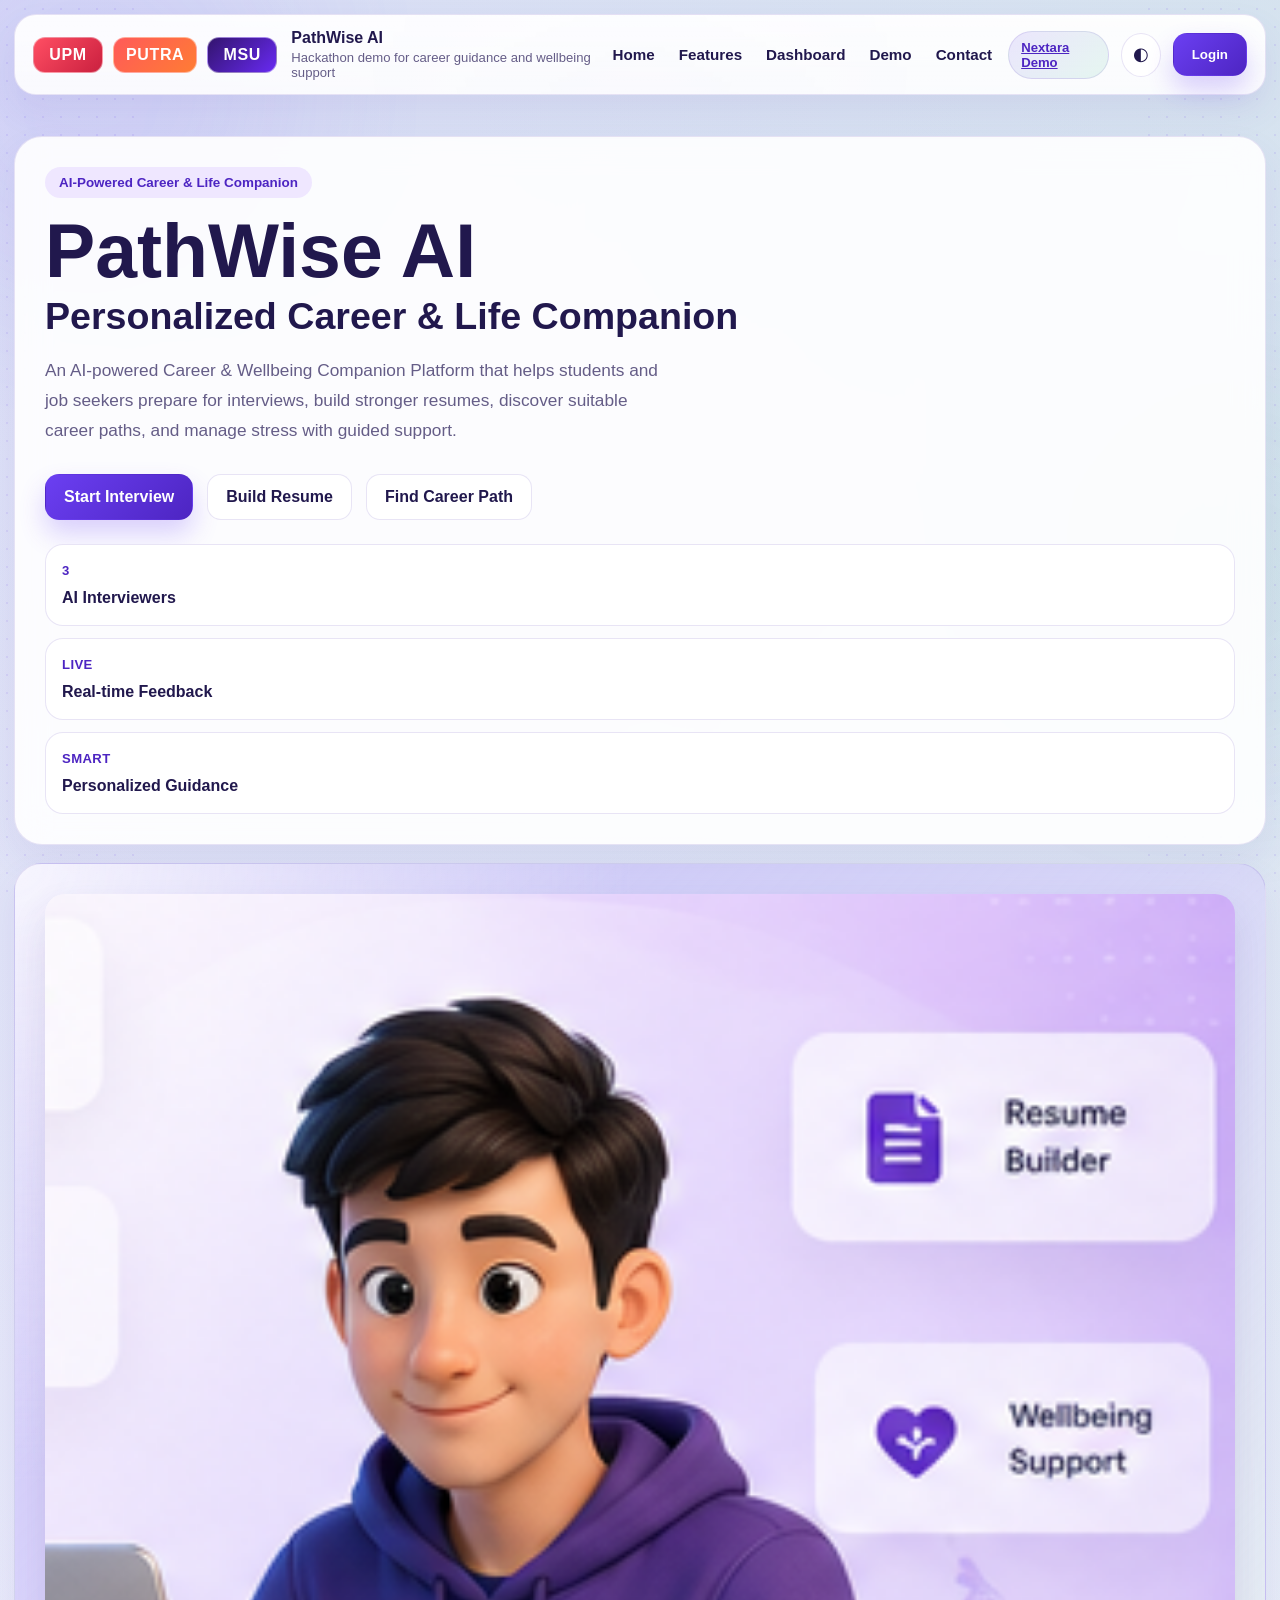
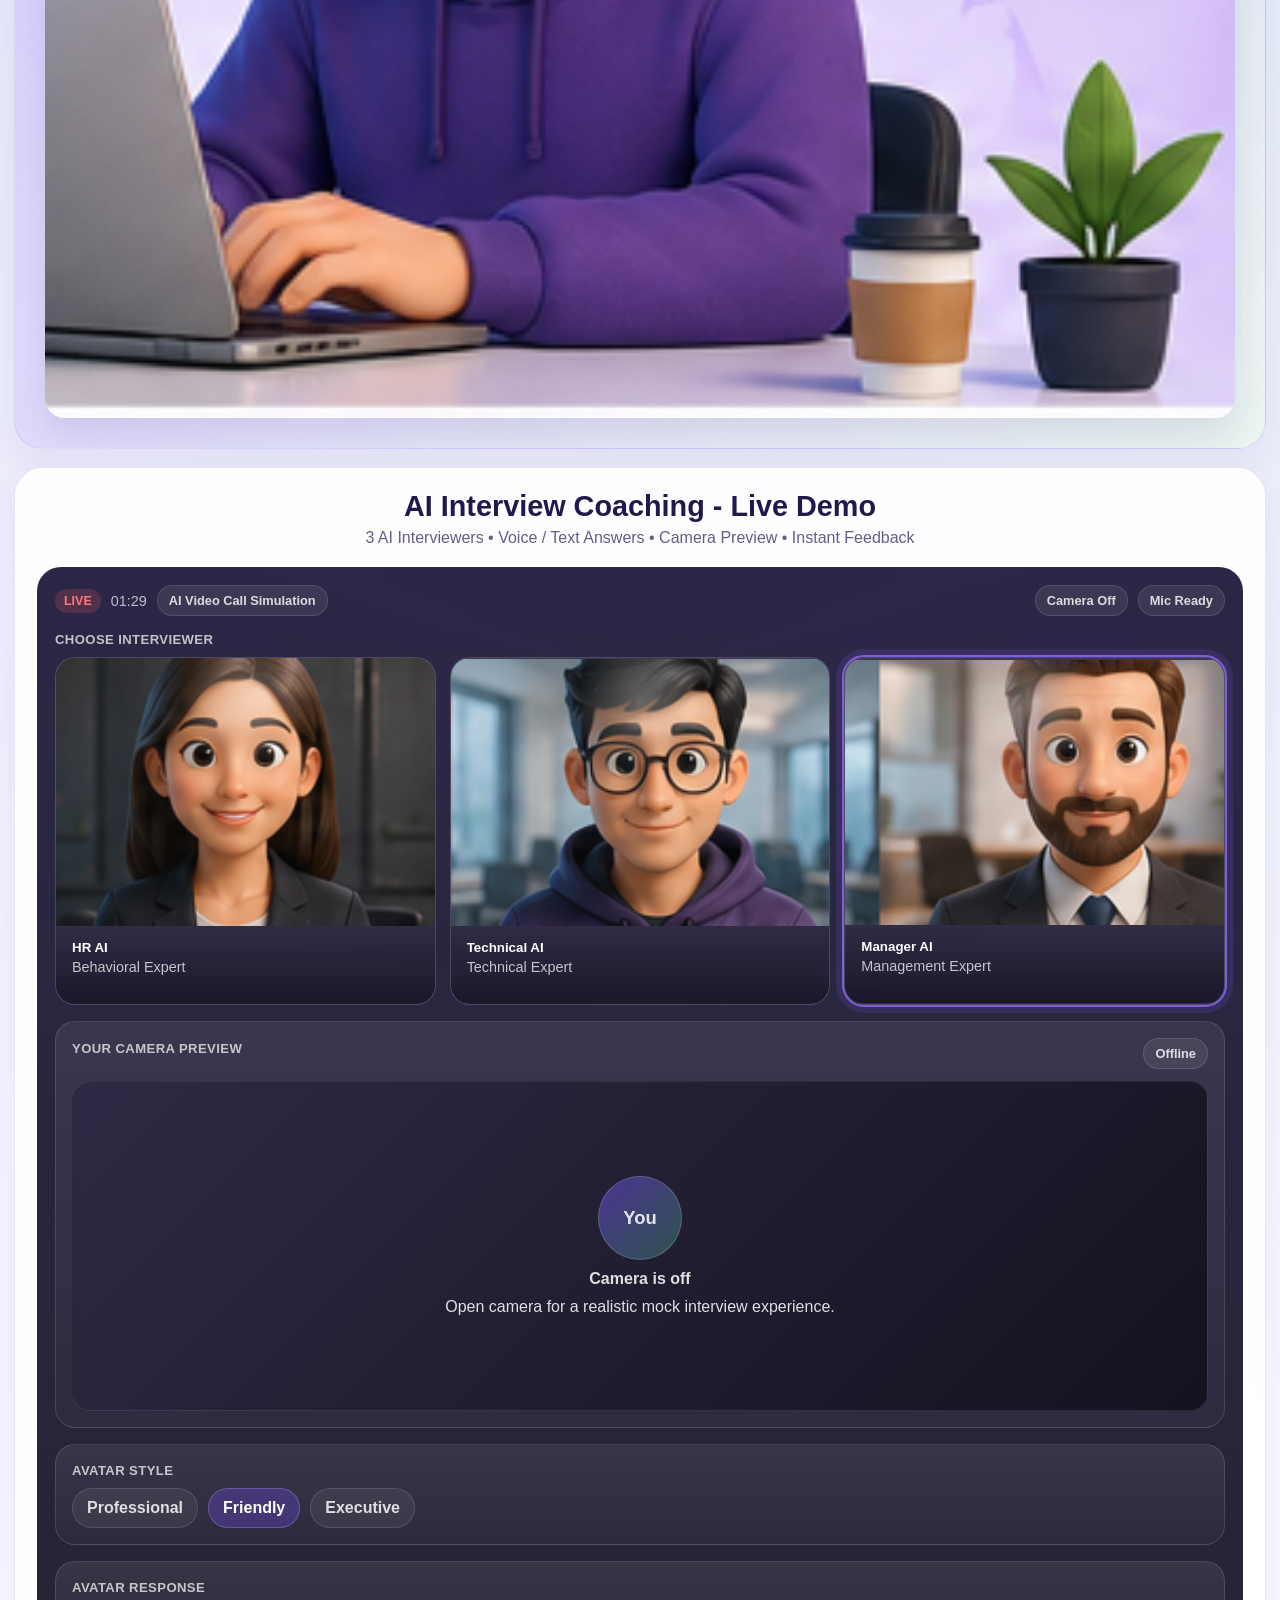
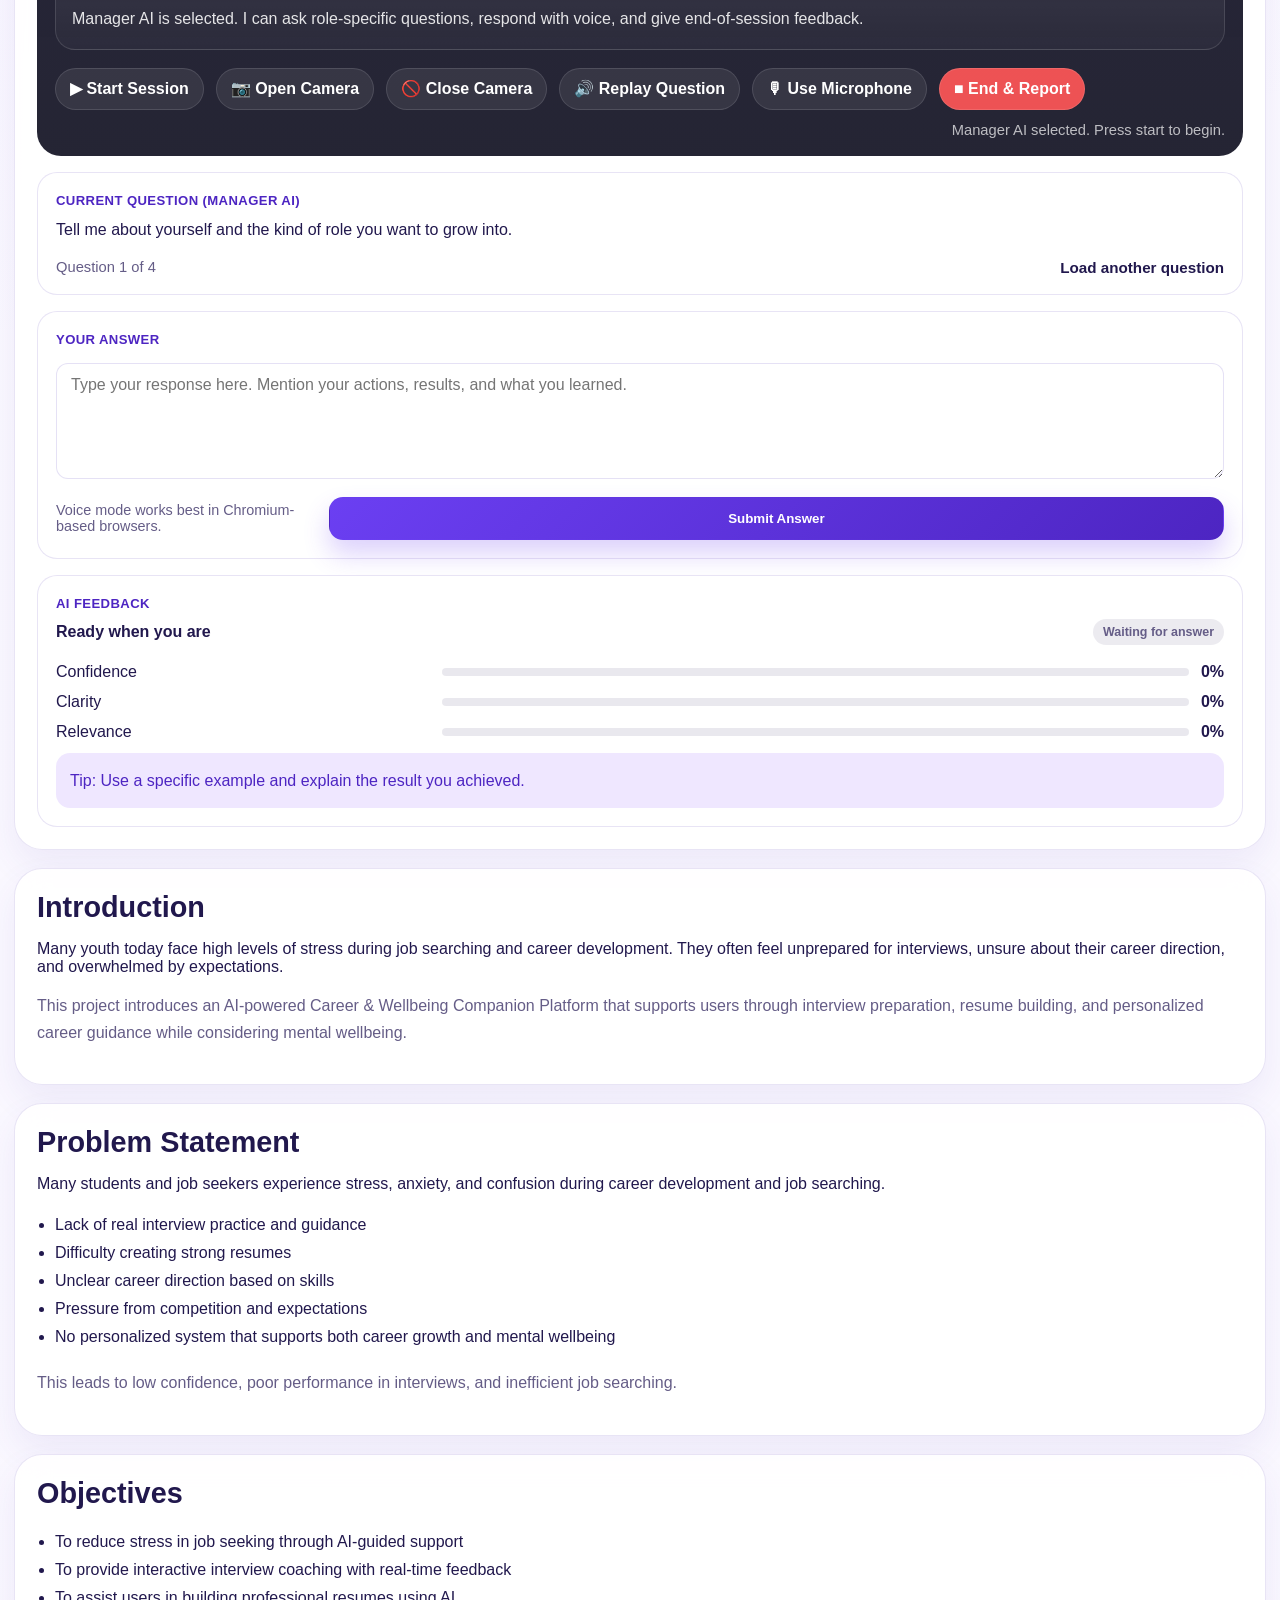
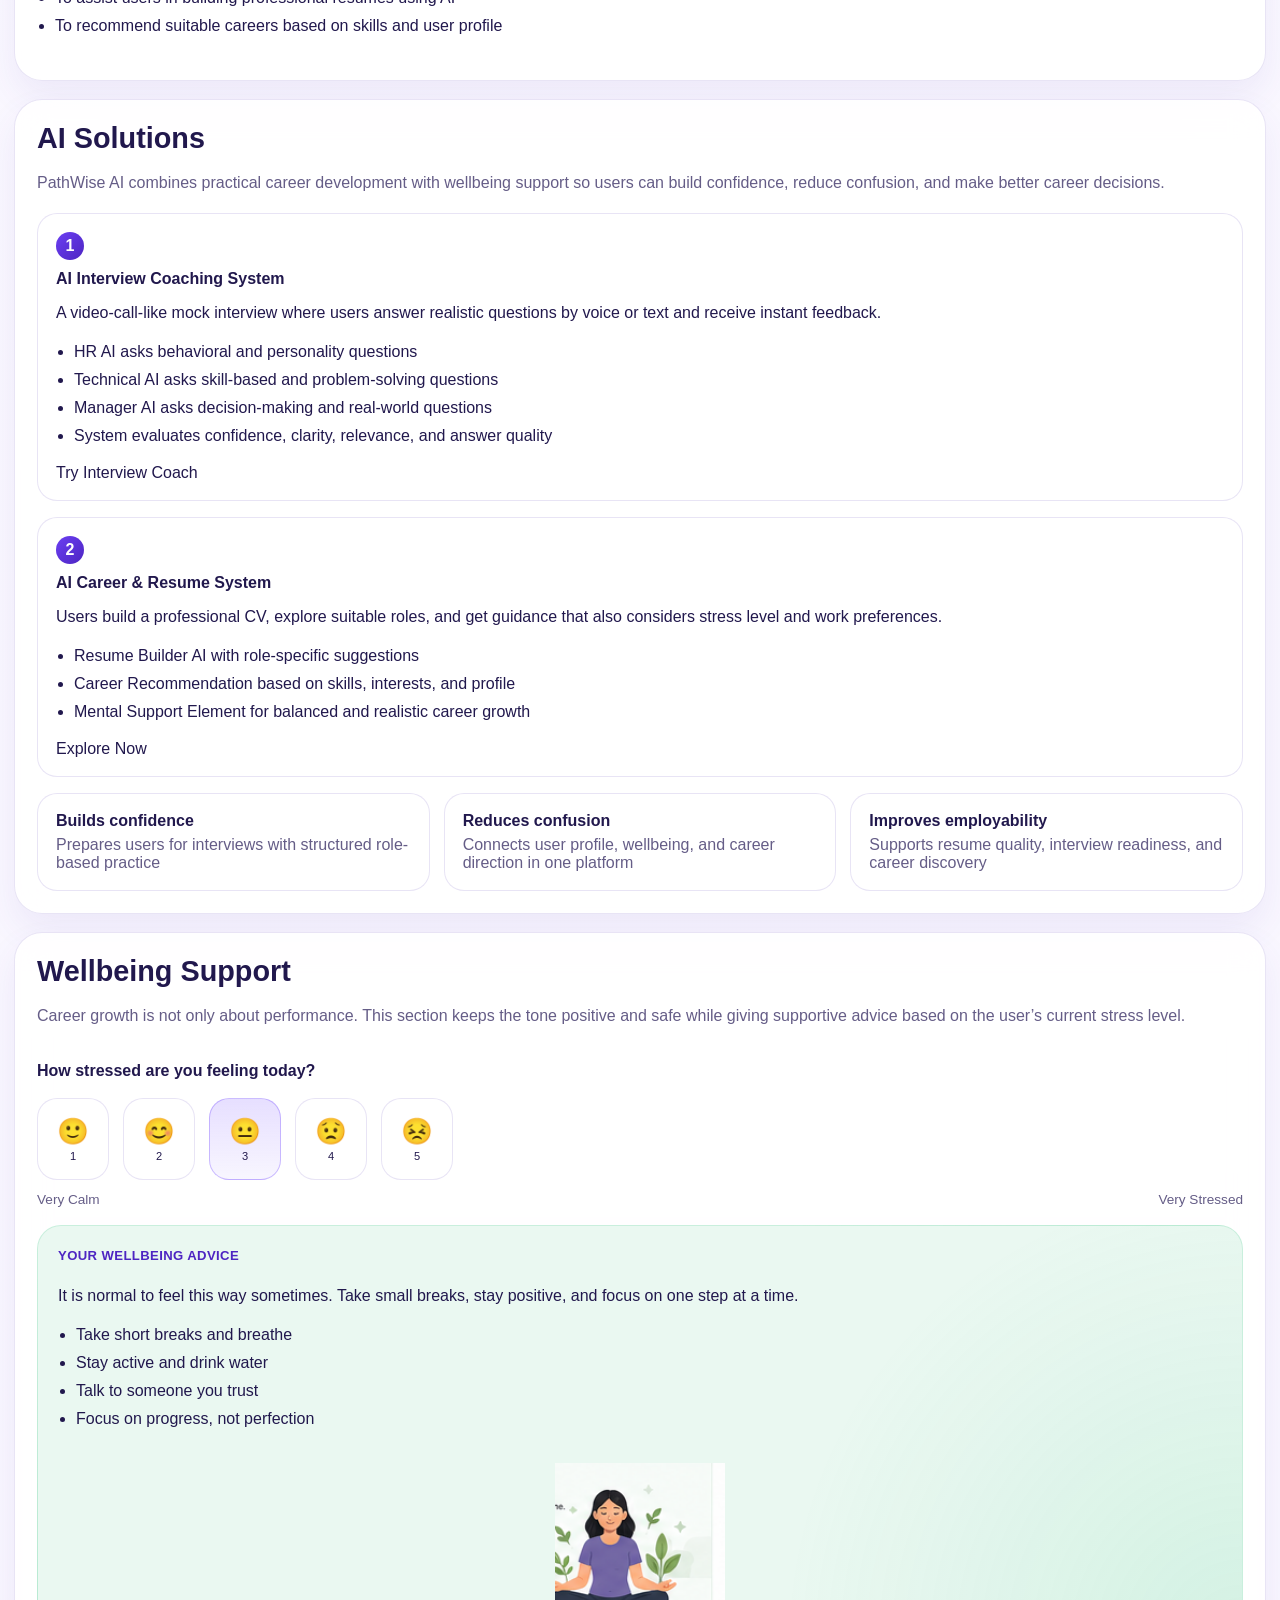
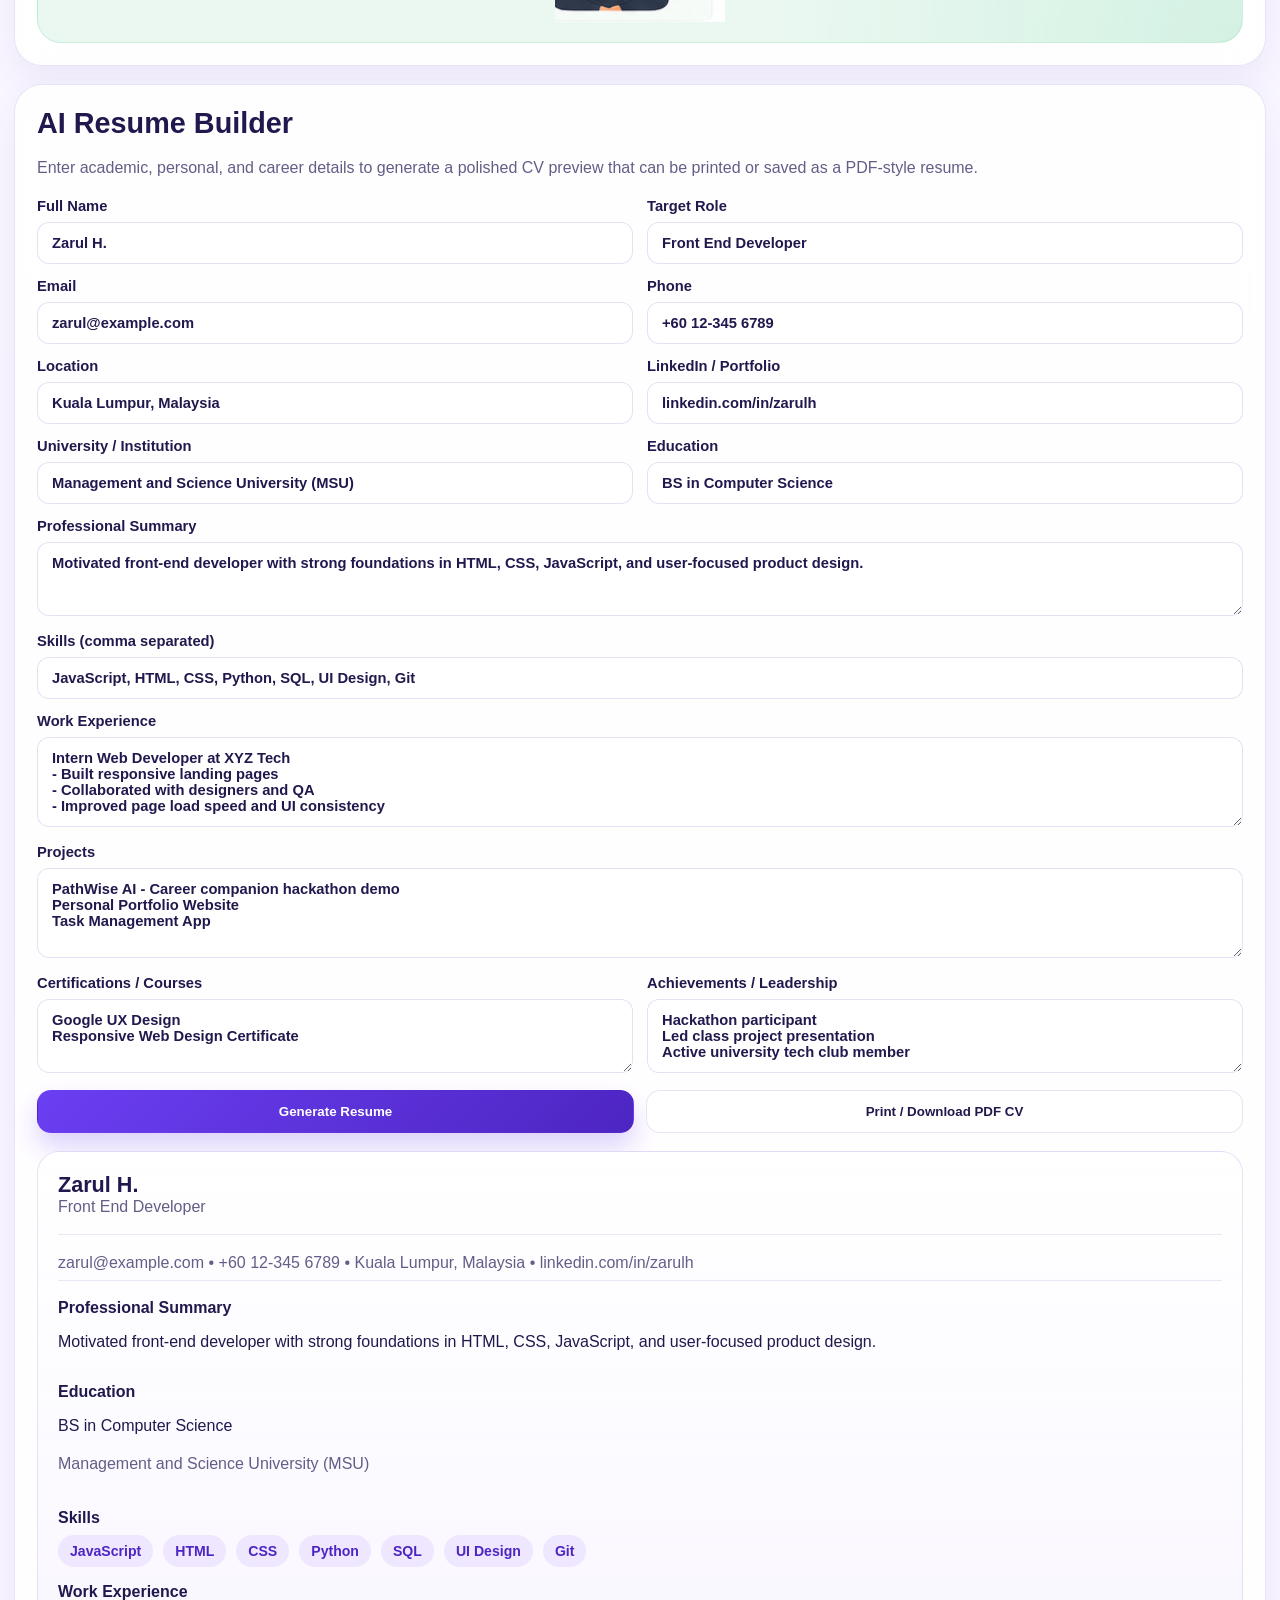
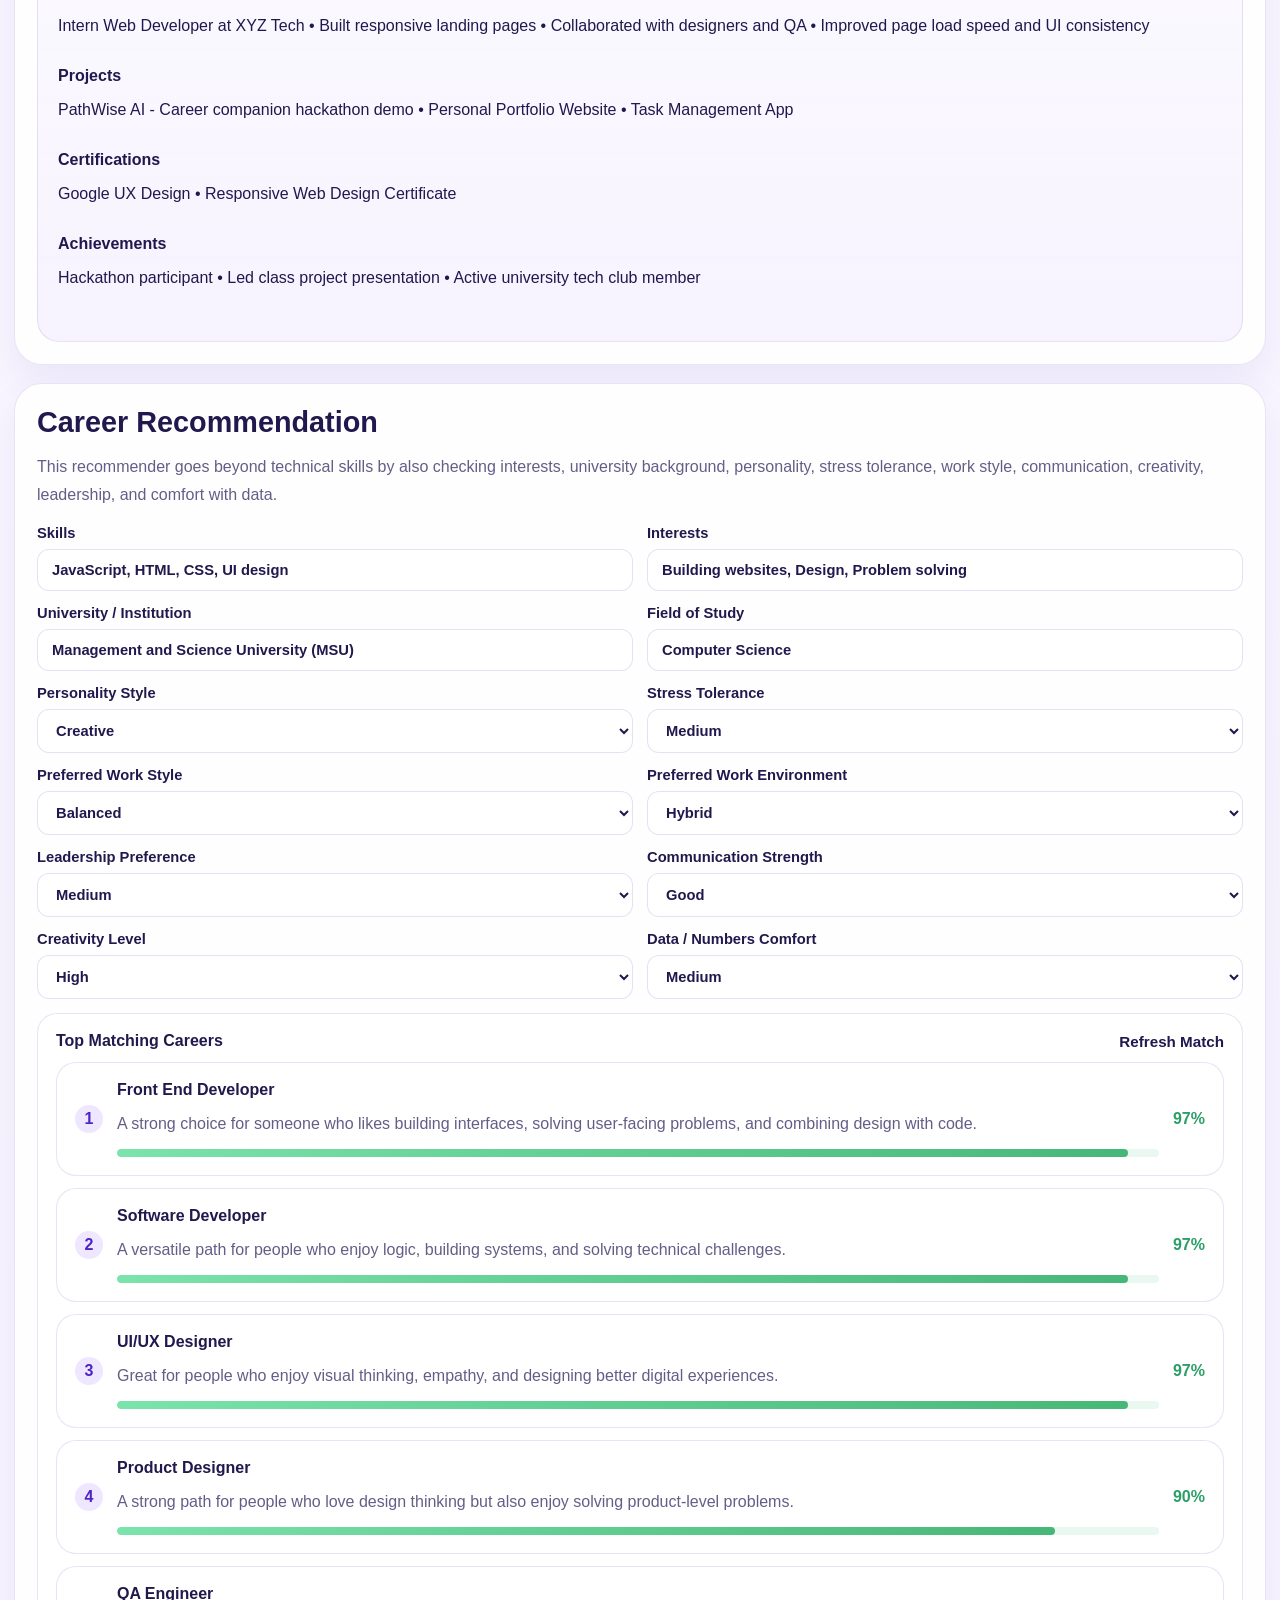
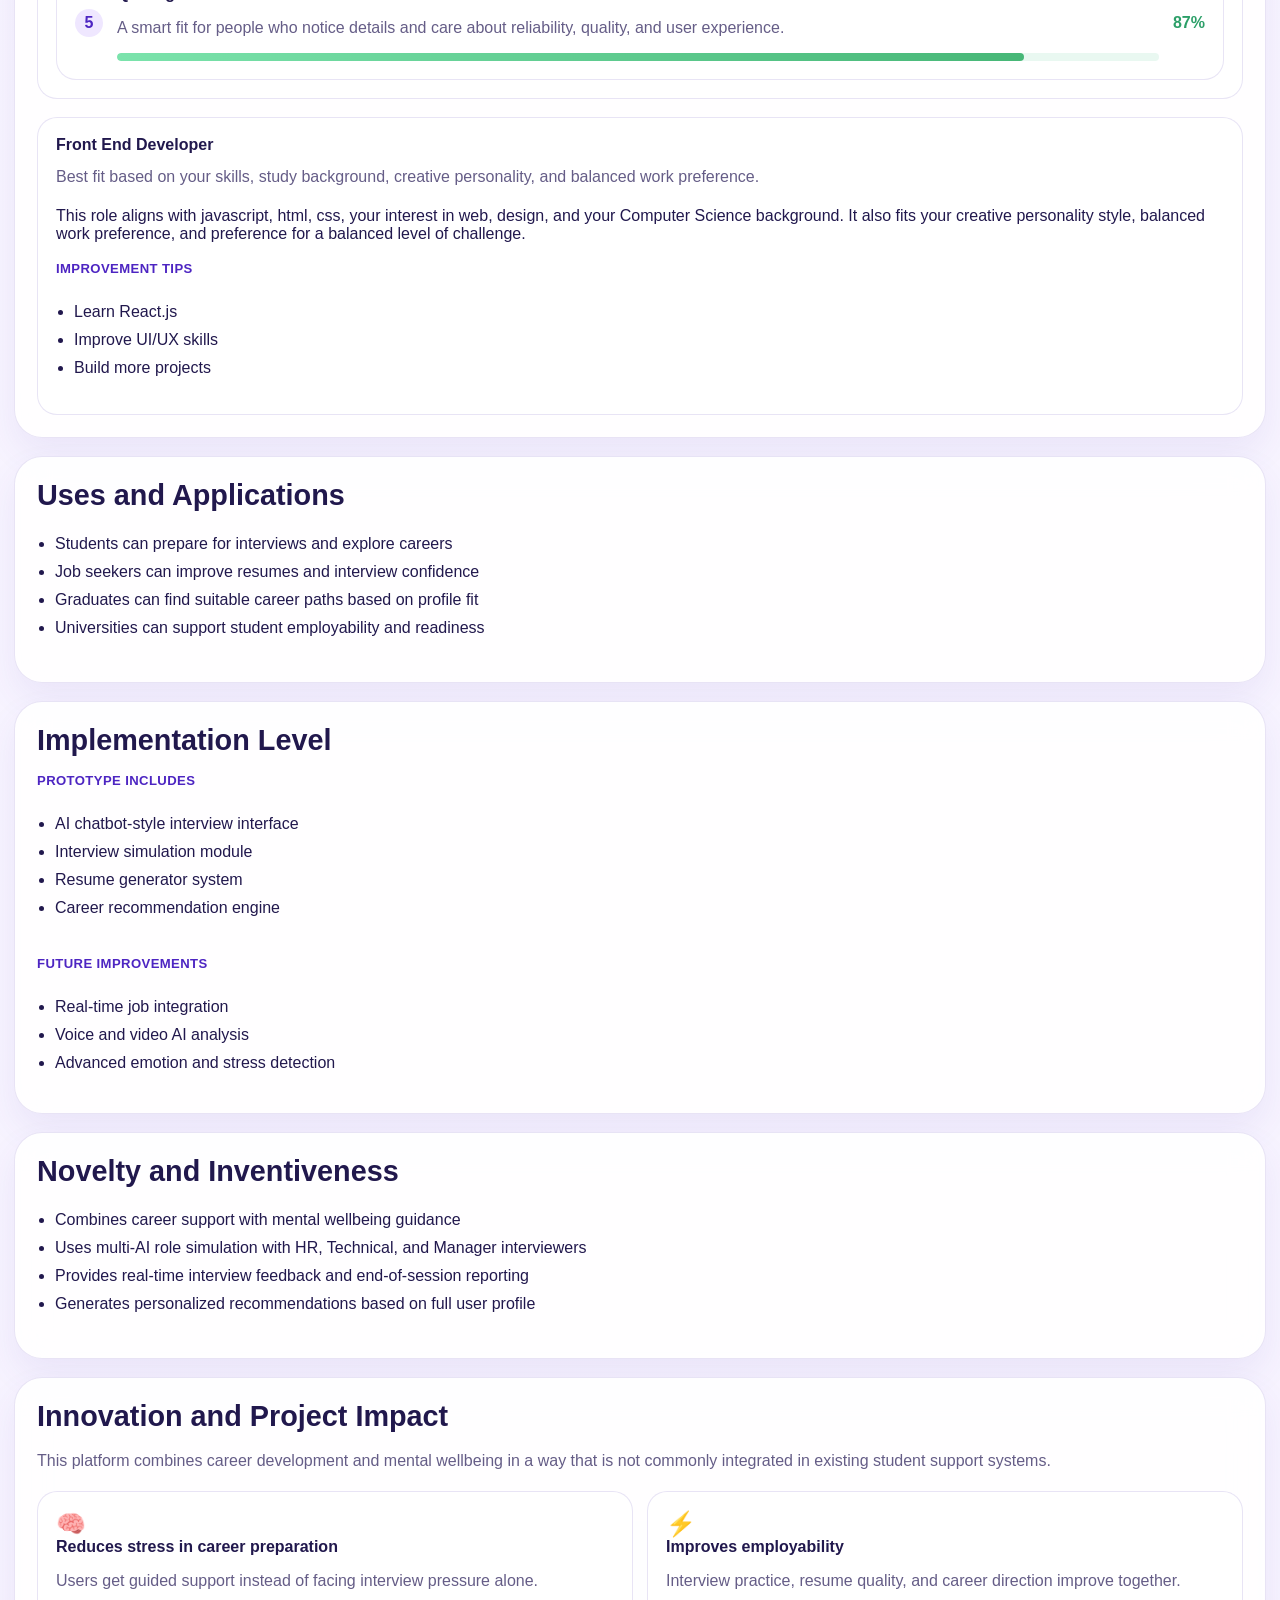
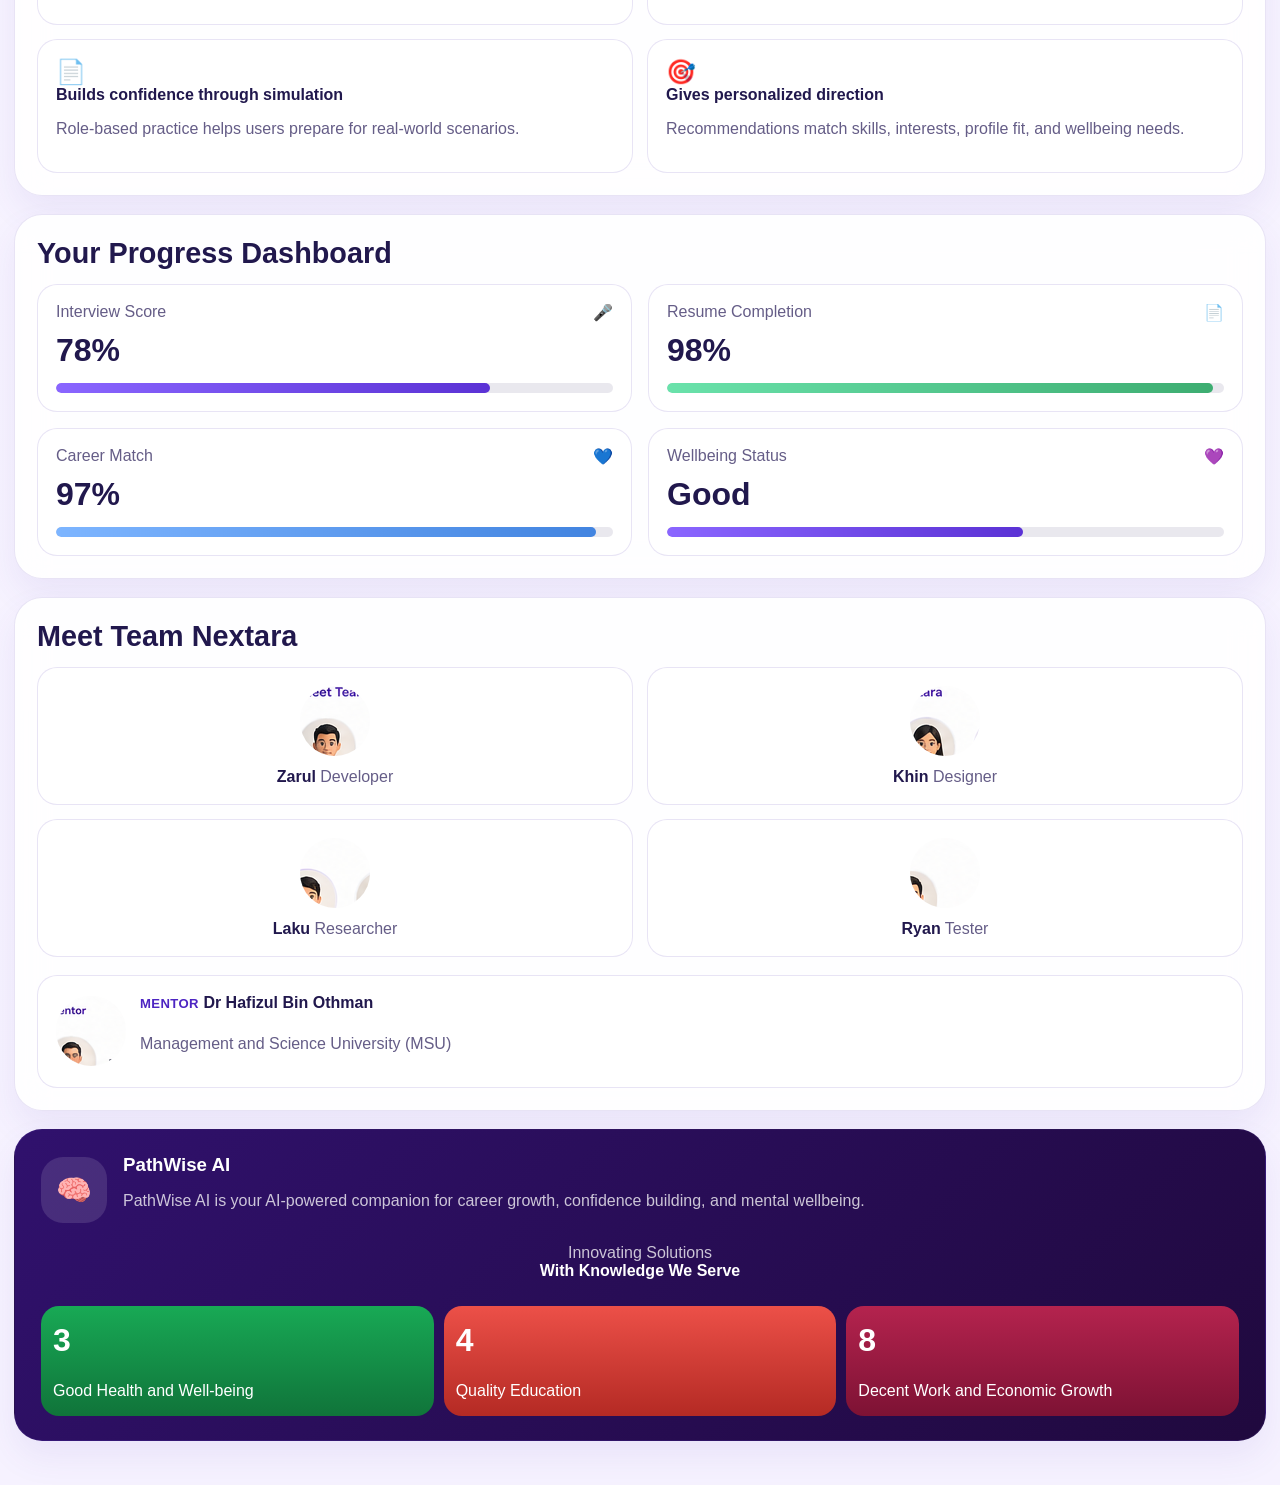
==== commit ab4c5be5: "Update PathWise AI README and project demo" ====
--- a/index.html
+++ b/index.html
@@ -33,19 +33,18 @@
 
         <nav class="main-nav" id="mainNav">
           <a href="#home">Home</a>
-          <a href="#problem">Features</a>
+          <a href="#resume-builder">Features</a>
           <a href="#dashboard">Dashboard</a>
-          <a href="#impact">Resources</a>
-          <a href="#team">About Us</a>
+          <a href="#interview-demo">Demo</a>
           <a href="#footer">Contact</a>
         </nav>
 
         <div class="topbar-actions">
-          <span class="header-pill">Nextara Demo</span>
+          <a class="header-pill" href="#interview-demo">Nextara Demo</a>
           <button class="theme-toggle" id="themeToggle" type="button" aria-label="Toggle theme">
             <span class="theme-icon">◐</span>
           </button>
-          <a class="login-btn" href="#team">Login / Sign Up</a>
+          <button class="login-btn" id="loginTriggerBtn" type="button">Login</button>
         </div>
       </header>
 
@@ -56,84 +55,43 @@
             <h1>PathWise AI</h1>
             <h2>Personalized Career &amp; Life Companion</h2>
             <p class="hero-copy">
-              Reduce job-seeking stress, build confidence, and discover the right
-              career path with AI-powered interview coaching, resume building,
-              career recommendations, and wellbeing support.
+              An AI-powered Career &amp; Wellbeing Companion Platform that helps
+              students and job seekers prepare for interviews, build stronger
+              resumes, discover suitable career paths, and manage stress with
+              guided support.
             </p>
 
             <div class="hero-actions">
-              <a class="primary-btn" href="#interview-demo">Start Interview Coach</a>
+              <a class="primary-btn" href="#interview-demo">Start Interview</a>
               <a class="secondary-btn" href="#resume-builder">Build Resume</a>
               <a class="secondary-btn" href="#career-path">Find Career Path</a>
             </div>
 
             <div class="hero-meta">
               <div class="meta-card">
-                <span class="meta-label">Team</span>
-                <strong>Nextara</strong>
+                <span class="meta-label">3</span>
+                <strong>AI Interviewers</strong>
               </div>
               <div class="meta-card">
-                <span class="meta-label">Mentor</span>
-                <strong>Dr Hafizul Bin Othman</strong>
+                <span class="meta-label">Live</span>
+                <strong>Real-time Feedback</strong>
               </div>
               <div class="meta-card">
-                <span class="meta-label">University</span>
-                <strong>Management and Science University (MSU)</strong>
+                <span class="meta-label">Smart</span>
+                <strong>Personalized Guidance</strong>
               </div>
             </div>
           </div>
 
           <div class="hero-visual">
-            <div class="floating-card card-interview">
-              <span class="float-icon">🎥</span>
-              <div>
-                <strong>Interview Coach</strong>
-              </div>
-            </div>
-            <div class="floating-card card-resume">
-              <span class="float-icon">📄</span>
-              <div>
-                <strong>Resume Builder</strong>
-              </div>
-            </div>
-            <div class="floating-card card-career">
-              <span class="float-icon">🎯</span>
-              <div>
-                <strong>Career Match</strong>
-              </div>
-            </div>
-            <div class="floating-card card-wellbeing">
-              <span class="float-icon">💜</span>
-              <div>
-                <strong>Wellbeing Support</strong>
-              </div>
-            </div>
-
-            <div class="scene">
-              <div class="scene-glow"></div>
-              <div class="character-card">
-                <div class="laptop"></div>
-                <div class="character">
-                  <div class="hair"></div>
-                  <div class="head"></div>
-                  <div class="body"></div>
-                  <div class="arm arm-left"></div>
-                  <div class="arm arm-right"></div>
-                </div>
-                <div class="coffee-cup"></div>
-                <div class="plant">
-                  <span class="leaf leaf-left"></span>
-                  <span class="leaf leaf-right"></span>
-                </div>
-              </div>
-            </div>
+            <img class="hero-visual-image" src="assets/hero_visual.png" alt="PathWise AI hero illustration" />
           </div>
         </section>
 
         <section class="section-card interview-demo" id="interview-demo">
           <div class="section-title centered">
             <h3>AI Interview Coaching - Live Demo</h3>
-            <p>3 AI Interviewers • Real-time Questions • Instant Feedback</p>
+            <p>3 AI Interviewers • Voice / Text Answers • Camera Preview • Instant Feedback</p>
           </div>
 
           <div class="video-stage avatar-style-friendly" id="videoStage">
@@ -155,14 +113,7 @@
                 <div class="speaker-grid">
                   <button class="speaker-card" type="button" data-role="hr">
                     <div class="speaker-avatar hr-avatar">
-                      <div class="avatar-shell">
-                        <div class="avatar-head"></div>
-                        <div class="avatar-hair"></div>
-                        <div class="avatar-eye avatar-eye-left"></div>
-                        <div class="avatar-eye avatar-eye-right"></div>
-                        <div class="avatar-body"></div>
-                        <div class="avatar-role-tag">HR</div>
-                      </div>
+                      <img class="speaker-photo" src="assets/avatar_hr.png" alt="HR AI avatar" />
                     </div>
                     <div class="speaker-meta">
                       <strong>HR AI</strong>
@@ -172,15 +123,7 @@
 
                   <button class="speaker-card" type="button" data-role="technical">
                     <div class="speaker-avatar technical-avatar">
-                      <div class="avatar-shell">
-                        <div class="avatar-head"></div>
-                        <div class="avatar-hair"></div>
-                        <div class="avatar-glasses"></div>
-                        <div class="avatar-eye avatar-eye-left"></div>
-                        <div class="avatar-eye avatar-eye-right"></div>
-                        <div class="avatar-body"></div>
-                        <div class="avatar-role-tag">TE</div>
-                      </div>
+                      <img class="speaker-photo" src="assets/avatar_technical.png" alt="Technical AI avatar" />
                     </div>
                     <div class="speaker-meta">
                       <strong>Technical AI</strong>
@@ -190,15 +133,7 @@
 
                   <button class="speaker-card active" type="button" data-role="manager">
                     <div class="speaker-avatar manager-avatar">
-                      <div class="avatar-shell">
-                        <div class="avatar-head"></div>
-                        <div class="avatar-hair"></div>
-                        <div class="avatar-beard"></div>
-                        <div class="avatar-eye avatar-eye-left"></div>
-                        <div class="avatar-eye avatar-eye-right"></div>
-                        <div class="avatar-body"></div>
-                        <div class="avatar-role-tag">MG</div>
-                      </div>
+                      <img class="speaker-photo" src="assets/avatar_manager.png" alt="Manager AI avatar" />
                     </div>
                     <div class="speaker-meta">
                       <strong>Manager AI</strong>
@@ -356,41 +291,80 @@
         </section>
 
         <section class="content-grid">
+          <article class="section-card intro-card">
+            <div class="section-title">
+              <h3>Introduction</h3>
+            </div>
+            <p>
+              Many youth today face high levels of stress during job searching and
+              career development. They often feel unprepared for interviews,
+              unsure about their career direction, and overwhelmed by
+              expectations.
+            </p>
+            <p class="closing-note">
+              This project introduces an AI-powered Career &amp; Wellbeing
+              Companion Platform that supports users through interview
+              preparation, resume building, and personalized career guidance
+              while considering mental wellbeing.
+            </p>
+          </article>
+
           <article class="section-card problem-card section-anchor" id="problem">
             <div class="section-title">
-              <h3>The Problem</h3>
+              <h3>Problem Statement</h3>
             </div>
             <p>
-              Many youth and job seekers face stress, anxiety, and confusion
-              during job seeking and career development.
+              Many students and job seekers experience stress, anxiety, and
+              confusion during career development and job searching.
             </p>
             <ul class="bullet-list">
-              <li>Lack of interview practice</li>
-              <li>Weak or unprofessional resumes</li>
-              <li>Unclear career direction</li>
-              <li>High competition and expectations</li>
-              <li>No support for mental wellbeing</li>
+              <li>Lack of real interview practice and guidance</li>
+              <li>Difficulty creating strong resumes</li>
+              <li>Unclear career direction based on skills</li>
+              <li>Pressure from competition and expectations</li>
+              <li>No personalized system that supports both career growth and mental wellbeing</li>
             </ul>
             <p class="closing-note">
-              This leads to low confidence, poor performance, and inefficient job
-              searching.
+              This leads to low confidence, poor performance in interviews, and
+              inefficient job searching.
             </p>
           </article>
 
+          <article class="section-card objectives-card">
+            <div class="section-title">
+              <h3>Objectives</h3>
+            </div>
+            <ul class="bullet-list">
+              <li>To reduce stress in job seeking through AI-guided support</li>
+              <li>To provide interactive interview coaching with real-time feedback</li>
+              <li>To assist users in building professional resumes using AI</li>
+              <li>To recommend suitable careers based on skills and user profile</li>
+            </ul>
+          </article>
+
           <article class="section-card solution-card">
             <div class="section-title">
-              <h3>Our Solutions</h3>
-            </div>
+              <h3>AI Solutions</h3>
+            </div>
+            <p class="section-lead">
+              PathWise AI combines practical career development with wellbeing
+              support so users can build confidence, reduce confusion, and make
+              better career decisions.
+            </p>
 
             <div class="solution-columns">
               <div class="solution-box">
                 <span class="solution-badge">1</span>
-                <h4>AI Interview Coaching</h4>
-                <p>Practice with 3 AI interviewers and get real-time feedback.</p>
+                <h4>AI Interview Coaching System</h4>
+                <p>
+                  A video-call-like mock interview where users answer realistic
+                  questions by voice or text and receive instant feedback.
+                </p>
                 <ul class="bullet-list compact">
-                  <li>HR AI - Behavioral &amp; Situational</li>
-                  <li>Technical AI - Skill Based</li>
-                  <li>Manager AI - Decision Making</li>
+                  <li>HR AI asks behavioral and personality questions</li>
+                  <li>Technical AI asks skill-based and problem-solving questions</li>
+                  <li>Manager AI asks decision-making and real-world questions</li>
+                  <li>System evaluates confidence, clarity, relevance, and answer quality</li>
                 </ul>
                 <button class="text-action jump-btn" type="button" data-jump="#interview-demo">
                   Try Interview Coach
@@ -400,11 +374,14 @@
               <div class="solution-box">
                 <span class="solution-badge">2</span>
                 <h4>AI Career &amp; Resume System</h4>
-                <p>Build a professional resume and get personalized career recommendations.</p>
+                <p>
+                  Users build a professional CV, explore suitable roles, and get
+                  guidance that also considers stress level and work preferences.
+                </p>
                 <ul class="bullet-list compact">
-                  <li>Resume Builder AI</li>
-                  <li>Career Recommendation</li>
-                  <li>Skill &amp; Interest Matching</li>
+                  <li>Resume Builder AI with role-specific suggestions</li>
+                  <li>Career Recommendation based on skills, interests, and profile</li>
+                  <li>Mental Support Element for balanced and realistic career growth</li>
                 </ul>
                 <button class="text-action jump-btn" type="button" data-jump="#resume-builder">
                   Explore Now
@@ -414,16 +391,16 @@
 
             <div class="mini-highlight-grid">
               <div class="mini-highlight">
-                <strong>3-role AI simulation</strong>
-                <span>HR, Technical, and Manager interview modes</span>
+                <strong>Builds confidence</strong>
+                <span>Prepares users for interviews with structured role-based practice</span>
               </div>
               <div class="mini-highlight">
-                <strong>Resume Builder</strong>
-                <span>Create a polished profile preview instantly</span>
+                <strong>Reduces confusion</strong>
+                <span>Connects user profile, wellbeing, and career direction in one platform</span>
               </div>
               <div class="mini-highlight">
-                <strong>Career Match</strong>
-                <span>Match roles to skills, interests, and work style</span>
+                <strong>Improves employability</strong>
+                <span>Supports resume quality, interview readiness, and career discovery</span>
               </div>
             </div>
           </article>
@@ -432,6 +409,11 @@
             <div class="section-title">
               <h3>Wellbeing Support</h3>
             </div>
+            <p class="section-lead">
+              Career growth is not only about performance. This section keeps the
+              tone positive and safe while giving supportive advice based on the
+              user’s current stress level.
+            </p>
 
             <div class="wellbeing-layout">
               <div>
@@ -464,26 +446,36 @@
                 </div>
               </div>
 
-              <div class="wellbeing-advice">
-                <span class="mini-label">Your Wellbeing Advice</span>
-                <p id="wellbeingMessage">
-                  It is normal to feel this way sometimes. Take small breaks, stay
-                  positive, and focus on one step at a time.
-                </p>
-                <ul class="bullet-list compact" id="wellbeingTips">
-                  <li>Take short breaks and breathe</li>
-                  <li>Stay active and drink water</li>
-                  <li>Talk to someone you trust</li>
-                  <li>Focus on progress, not perfection</li>
-                </ul>
-              </div>
-            </div>
-          </article>
+                <div class="wellbeing-advice">
+                  <div class="wellbeing-advice-text">
+                    <span class="mini-label">Your Wellbeing Advice</span>
+                    <p id="wellbeingMessage">
+                      It is normal to feel this way sometimes. Take small breaks, stay
+                      positive, and focus on one step at a time.
+                    </p>
+                    <ul class="bullet-list compact" id="wellbeingTips">
+                      <li>Take short breaks and breathe</li>
+                      <li>Stay active and drink water</li>
+                      <li>Talk to someone you trust</li>
+                      <li>Focus on progress, not perfection</li>
+                    </ul>
+                  </div>
+                  <div class="wellbeing-advice-visual">
+                    <img src="assets/wellbeing_avatar.png" alt="Wellbeing support illustration" />
+                  </div>
+                </div>
+              </div>
+            </article>
 
             <article class="section-card resume-card section-anchor" id="resume-builder">
               <div class="section-title">
                 <h3>AI Resume Builder</h3>
               </div>
+              <p class="section-lead">
+                Enter academic, personal, and career details to generate a
+                polished CV preview that can be printed or saved as a PDF-style
+                resume.
+              </p>
 
               <div class="resume-layout">
                 <form class="resume-form" id="resumeForm">
@@ -627,6 +619,12 @@
               <div class="section-title">
                 <h3>Career Recommendation</h3>
               </div>
+              <p class="section-lead">
+                This recommender goes beyond technical skills by also checking
+                interests, university background, personality, stress tolerance,
+                work style, communication, creativity, leadership, and comfort
+                with data.
+              </p>
 
               <form class="career-form" id="careerForm">
                 <div class="career-top-fields expanded-career-fields">
@@ -744,47 +742,94 @@
                 </div>
               </div>
             </form>
+            </article>
+
+          <article class="section-card uses-card">
+            <div class="section-title">
+              <h3>Uses and Applications</h3>
+            </div>
+            <ul class="bullet-list">
+              <li>Students can prepare for interviews and explore careers</li>
+              <li>Job seekers can improve resumes and interview confidence</li>
+              <li>Graduates can find suitable career paths based on profile fit</li>
+              <li>Universities can support student employability and readiness</li>
+            </ul>
+          </article>
+
+          <article class="section-card implementation-card">
+            <div class="section-title">
+              <h3>Implementation Level</h3>
+            </div>
+            <div class="detail-stack">
+              <div>
+                <span class="mini-label">Prototype Includes</span>
+                <ul class="bullet-list compact">
+                  <li>AI chatbot-style interview interface</li>
+                  <li>Interview simulation module</li>
+                  <li>Resume generator system</li>
+                  <li>Career recommendation engine</li>
+                </ul>
+              </div>
+              <div>
+                <span class="mini-label">Future Improvements</span>
+                <ul class="bullet-list compact">
+                  <li>Real-time job integration</li>
+                  <li>Voice and video AI analysis</li>
+                  <li>Advanced emotion and stress detection</li>
+                </ul>
+              </div>
+            </div>
+          </article>
+
+          <article class="section-card novelty-card">
+            <div class="section-title">
+              <h3>Novelty and Inventiveness</h3>
+            </div>
+            <ul class="bullet-list">
+              <li>Combines career support with mental wellbeing guidance</li>
+              <li>Uses multi-AI role simulation with HR, Technical, and Manager interviewers</li>
+              <li>Provides real-time interview feedback and end-of-session reporting</li>
+              <li>Generates personalized recommendations based on full user profile</li>
+            </ul>
           </article>
 
           <article class="section-card impact-card section-anchor" id="impact">
             <div class="section-title">
-              <h3>Novelty and Impact</h3>
-            </div>
+              <h3>Innovation and Project Impact</h3>
+            </div>
+            <p class="section-lead">
+              This platform combines career development and mental wellbeing in a
+              way that is not commonly integrated in existing student support
+              systems.
+            </p>
 
             <div class="impact-grid">
               <div class="impact-item">
                 <span>🧠</span>
                 <div>
-                  <strong>3-role AI interview simulation</strong>
-                  <p>HR, Technical, and Manager perspectives in one platform.</p>
+                  <strong>Reduces stress in career preparation</strong>
+                  <p>Users get guided support instead of facing interview pressure alone.</p>
                 </div>
               </div>
               <div class="impact-item">
                 <span>⚡</span>
                 <div>
-                  <strong>Real-time feedback</strong>
-                  <p>Instant confidence, clarity, and relevance insights.</p>
+                  <strong>Improves employability</strong>
+                  <p>Interview practice, resume quality, and career direction improve together.</p>
                 </div>
               </div>
               <div class="impact-item">
                 <span>📄</span>
                 <div>
-                  <strong>AI resume builder</strong>
-                  <p>Dynamic resume generation for a stronger first impression.</p>
+                  <strong>Builds confidence through simulation</strong>
+                  <p>Role-based practice helps users prepare for real-world scenarios.</p>
                 </div>
               </div>
               <div class="impact-item">
                 <span>🎯</span>
                 <div>
-                  <strong>Personalized career matching</strong>
-                  <p>Career suggestions based on skills, interests, and work style.</p>
-                </div>
-              </div>
-              <div class="impact-item">
-                <span>🌿</span>
-                <div>
-                  <strong>Mental wellbeing support</strong>
-                  <p>Positive, non-clinical tips for stress-free career growth.</p>
+                  <strong>Gives personalized direction</strong>
+                  <p>Recommendations match skills, interests, profile fit, and wellbeing needs.</p>
                 </div>
               </div>
             </div>
@@ -850,29 +895,29 @@
             <div class="team-layout">
               <div class="team-members">
                 <div class="person-card">
-                  <div class="person-avatar">Z</div>
+                  <div class="person-avatar"><img src="assets/team_zarul.png" alt="Zarul avatar" /></div>
                   <strong>Zarul</strong>
                   <span>Developer</span>
                 </div>
                 <div class="person-card">
-                  <div class="person-avatar">K</div>
+                  <div class="person-avatar"><img src="assets/team_khin.png" alt="Khin avatar" /></div>
                   <strong>Khin</strong>
                   <span>Designer</span>
                 </div>
                 <div class="person-card">
-                  <div class="person-avatar">L</div>
+                  <div class="person-avatar"><img src="assets/team_laku.png" alt="Laku avatar" /></div>
                   <strong>Laku</strong>
                   <span>Researcher</span>
                 </div>
                 <div class="person-card">
-                  <div class="person-avatar">R</div>
+                  <div class="person-avatar"><img src="assets/team_ryan.png" alt="Ryan avatar" /></div>
                   <strong>Ryan</strong>
                   <span>Tester</span>
                 </div>
               </div>
 
               <div class="mentor-card">
-                <div class="person-avatar mentor-avatar">M</div>
+                <div class="person-avatar mentor-avatar"><img src="assets/mentor_avatar.png" alt="Mentor avatar" /></div>
                 <div>
                   <span class="mini-label">Mentor</span>
                   <strong>Dr Hafizul Bin Othman</strong>
--- a/style.css
+++ b/style.css
@@ -405,6 +405,16 @@
     linear-gradient(135deg, rgba(120, 72, 255, 0.2), rgba(206, 193, 255, 0.44) 45%, rgba(234, 247, 239, 0.85));
 }
 
+.hero-visual-image {
+  display: block;
+  width: 100%;
+  height: 100%;
+  object-fit: cover;
+  object-position: center center;
+  border-radius: 20px;
+  box-shadow: 0 18px 36px rgba(54, 36, 117, 0.12);
+}
+
 .floating-card {
   position: absolute;
   display: flex;
@@ -765,8 +775,18 @@
   display: flex;
   align-items: center;
   justify-content: center;
-  padding: 18px;
+  padding: 0;
   position: relative;
+  overflow: hidden;
+}
+
+.speaker-photo {
+  width: 100%;
+  height: 100%;
+  min-height: 240px;
+  object-fit: cover;
+  object-position: center top;
+  display: block;
 }
 
 .speaker-avatar::before {
@@ -998,7 +1018,8 @@
 
 .speaker-meta {
   padding: 14px 16px 16px;
-  background: linear-gradient(180deg, transparent, rgba(0, 0, 0, 0.2));
+  min-height: 78px;
+  background: linear-gradient(180deg, rgba(17, 16, 31, 0.12), rgba(17, 16, 31, 0.72));
 }
 
 .speaker-meta strong,
@@ -1311,14 +1332,23 @@
   display: grid;
   grid-template-columns: repeat(12, minmax(0, 1fr));
   gap: 18px;
-}
-
+  align-items: start;
+}
+
+.intro-card,
 .problem-card {
-  grid-column: span 3;
+  grid-column: span 4;
+}
+
+.objectives-card,
+.uses-card,
+.implementation-card,
+.novelty-card {
+  grid-column: span 4;
 }
 
 .solution-card {
-  grid-column: span 4;
+  grid-column: span 7;
 }
 
 .wellbeing-card {
@@ -1326,11 +1356,11 @@
 }
 
 .resume-card {
-  grid-column: span 4;
+  grid-column: span 5;
 }
 
 .career-card {
-  grid-column: span 8;
+  grid-column: span 7;
 }
 
 .impact-card,
@@ -1343,6 +1373,12 @@
   padding-left: 18px;
   margin: 18px 0;
   color: var(--text);
+  line-height: 1.75;
+}
+
+.section-lead {
+  margin: 0 0 16px;
+  color: var(--muted);
   line-height: 1.75;
 }
 
@@ -1471,12 +1507,37 @@
 }
 
 .wellbeing-advice {
+  display: grid;
+  grid-template-columns: 1.1fr 0.9fr;
+  gap: 16px;
+  align-items: end;
   padding: 20px;
   border-radius: 24px;
   background:
     radial-gradient(circle at bottom right, rgba(72, 199, 142, 0.14), transparent 36%),
     var(--green-soft);
   border: 1px solid rgba(72, 199, 142, 0.2);
+}
+
+.wellbeing-advice-text {
+  min-width: 0;
+}
+
+.wellbeing-advice-visual {
+  display: flex;
+  align-items: flex-end;
+  justify-content: center;
+}
+
+.wellbeing-advice-visual img {
+  width: min(100%, 170px);
+  height: auto;
+  display: block;
+}
+
+.detail-stack {
+  display: grid;
+  gap: 18px;
 }
 
 .resume-layout {
@@ -1644,7 +1705,7 @@
 
 .impact-grid {
   display: grid;
-  grid-template-columns: repeat(5, minmax(0, 1fr));
+  grid-template-columns: repeat(4, minmax(0, 1fr));
   gap: 14px;
 }
 
@@ -1700,6 +1761,15 @@
   background: linear-gradient(135deg, rgba(107, 63, 242, 0.2), rgba(72, 199, 142, 0.18));
   font-weight: 800;
   font-size: 1.35rem;
+  overflow: hidden;
+  padding: 0;
+}
+
+.person-avatar img {
+  width: 100%;
+  height: 100%;
+  object-fit: cover;
+  display: block;
 }
 
 .mentor-card {
@@ -1917,6 +1987,7 @@
   .resume-layout,
   .career-results,
   .wellbeing-layout,
+  .wellbeing-advice,
   .team-layout,
   .footer-card,
   .report-grid,
@@ -1926,10 +1997,15 @@
   }
 
   .problem-card,
+  .intro-card,
+  .objectives-card,
   .solution-card,
   .wellbeing-card,
   .resume-card,
   .career-card,
+  .uses-card,
+  .implementation-card,
+  .novelty-card,
   .impact-card,
   .dashboard-card,
   .team-card {
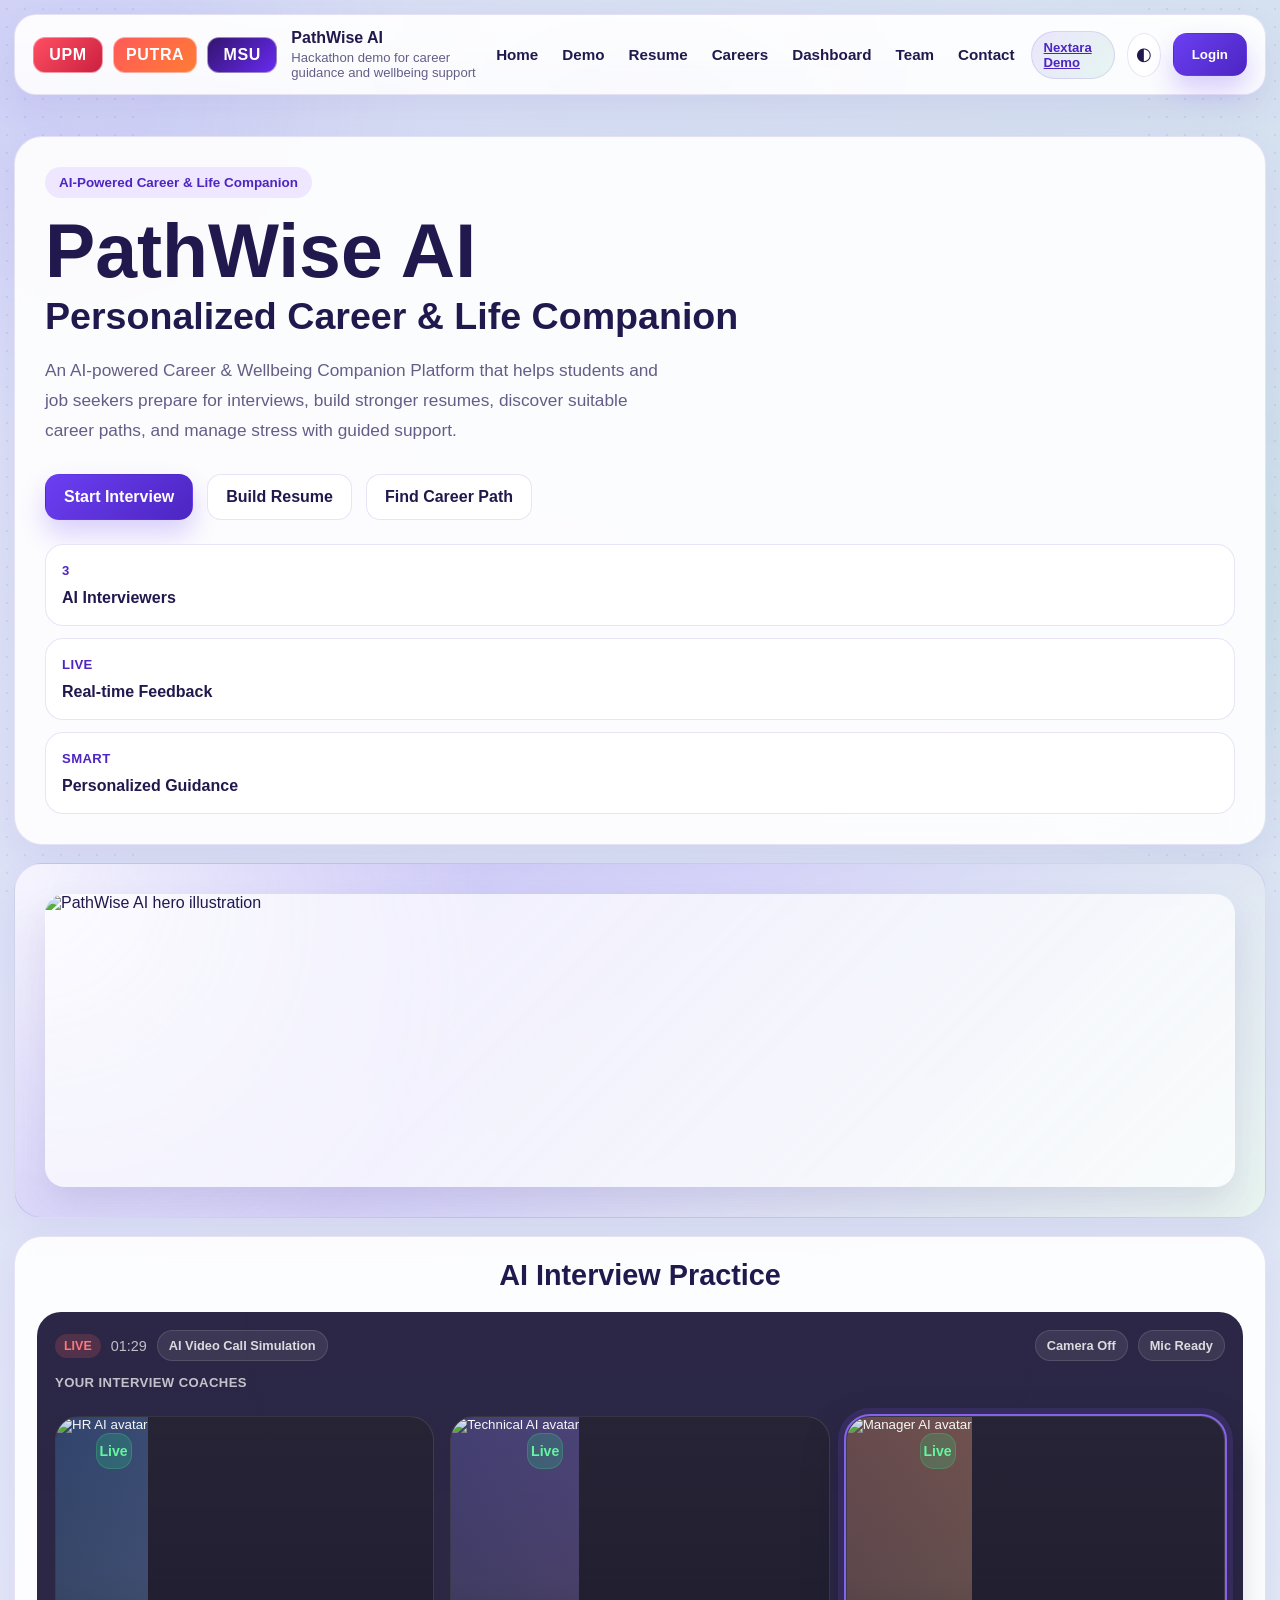
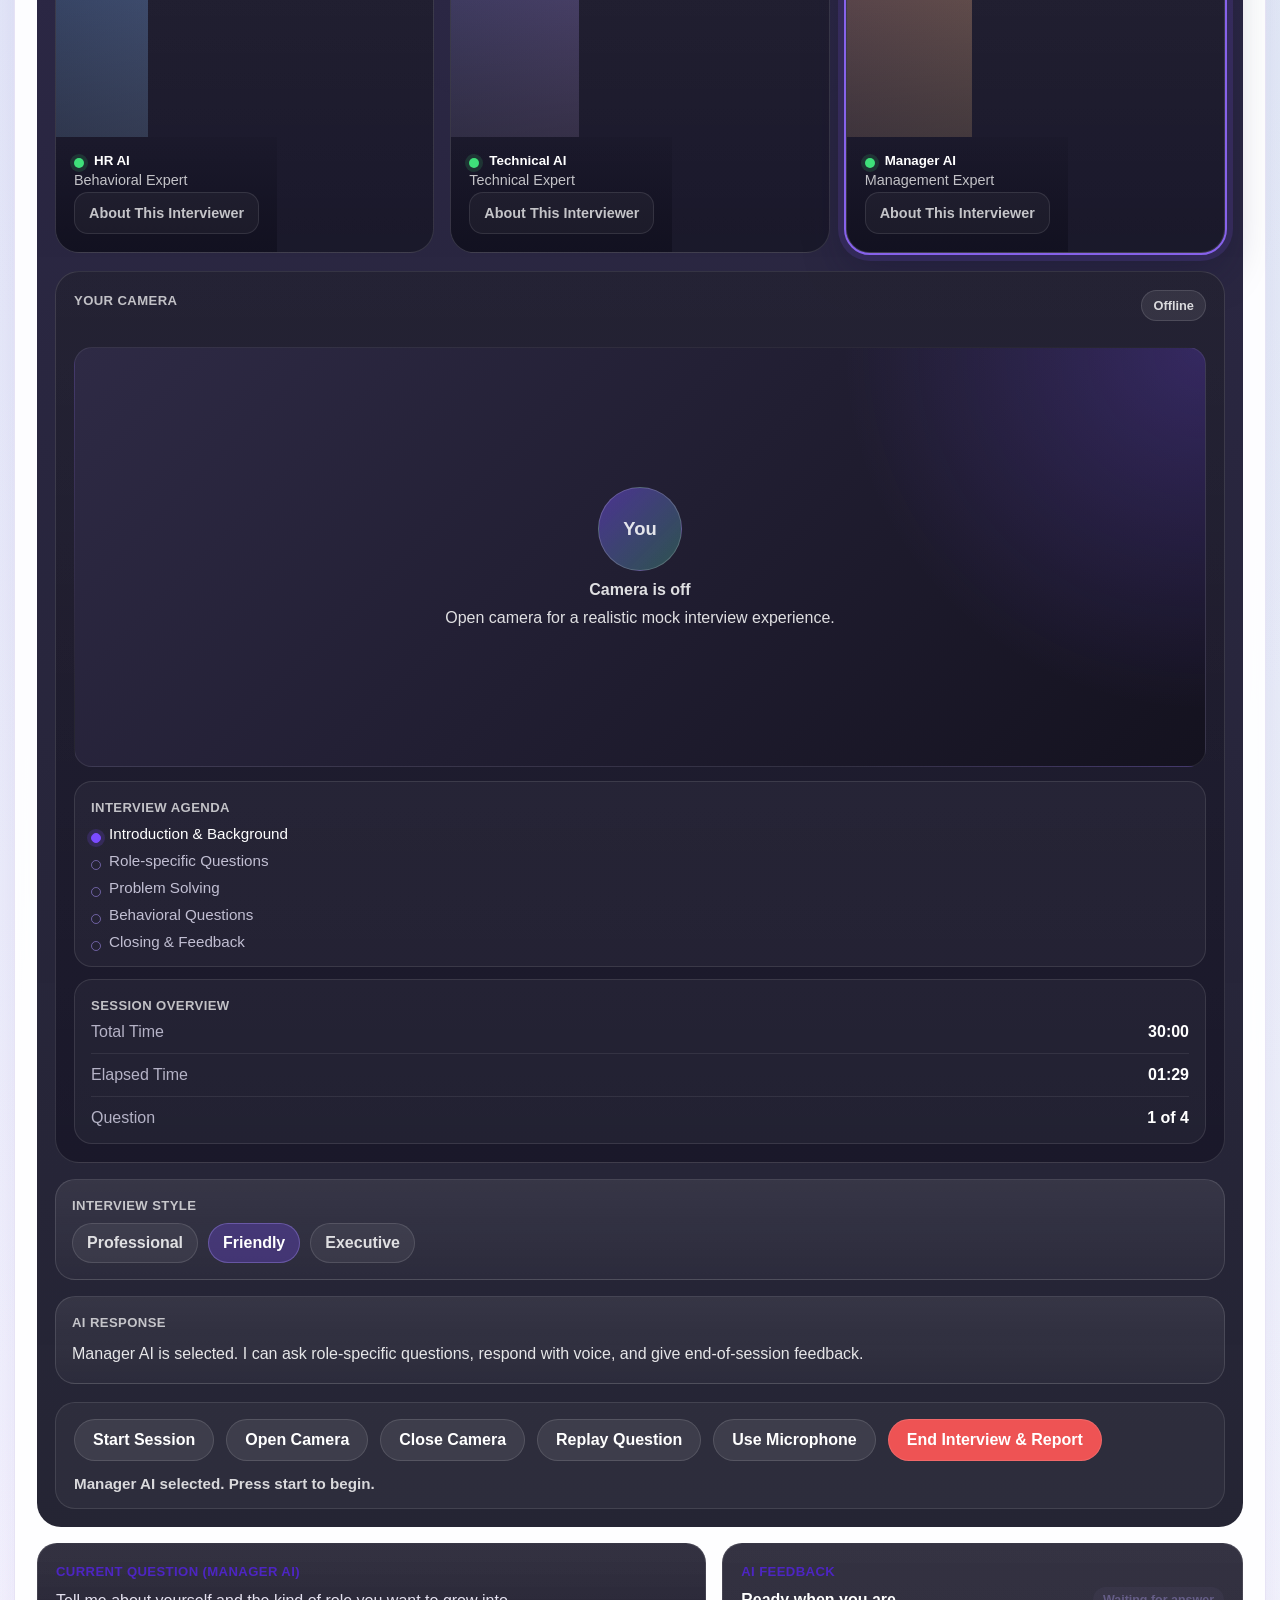
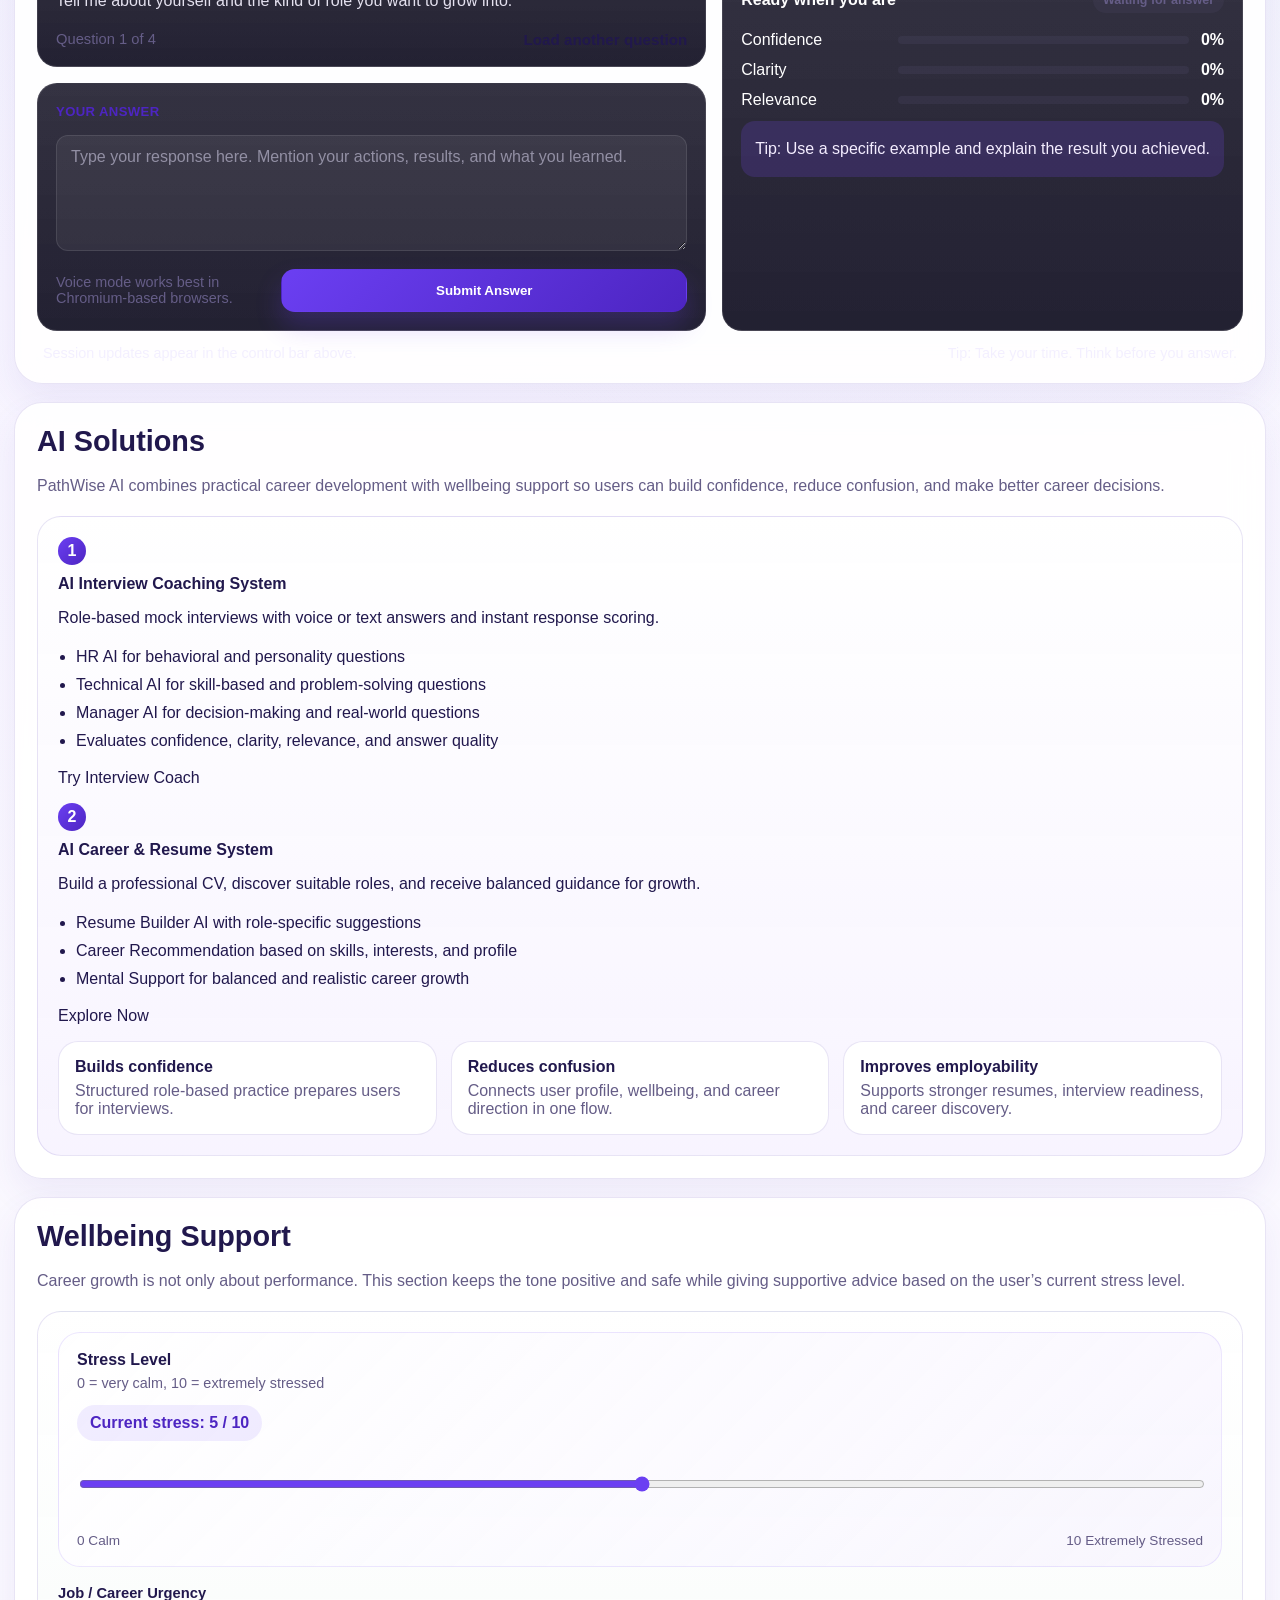
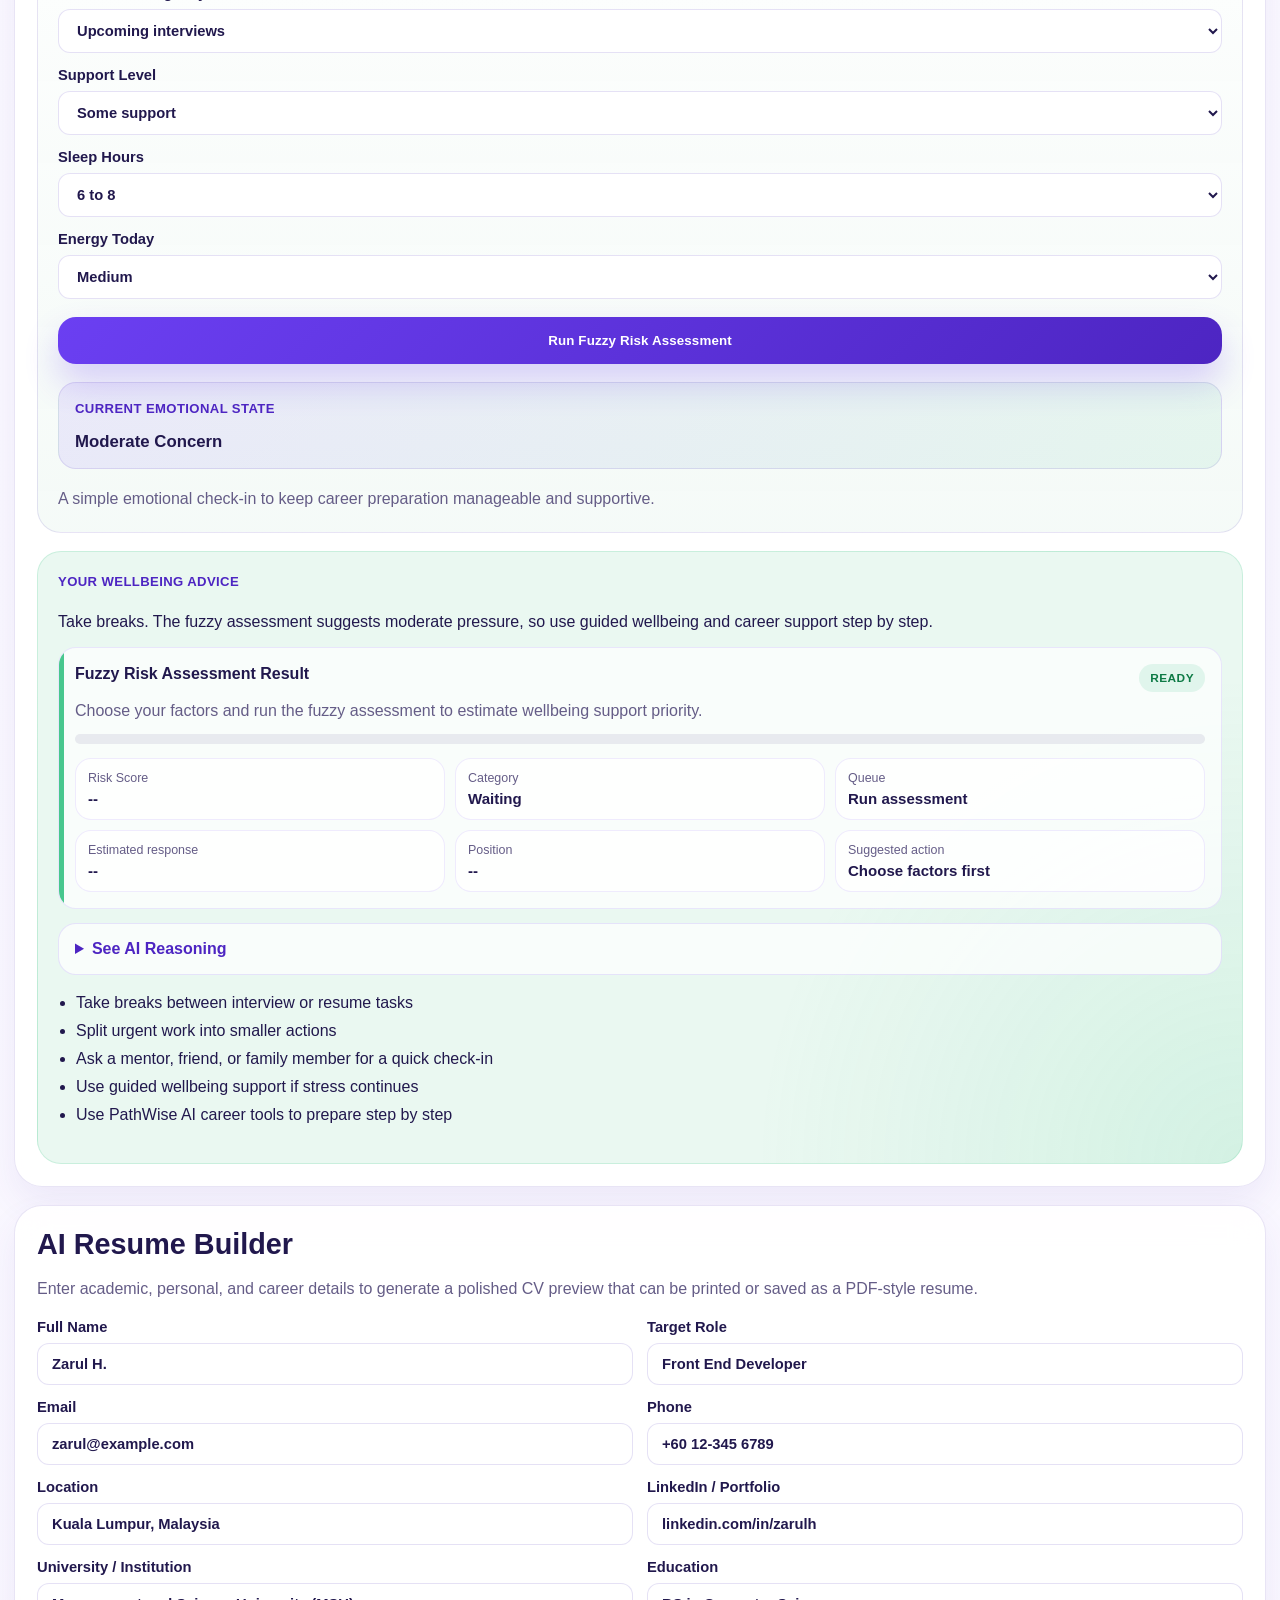
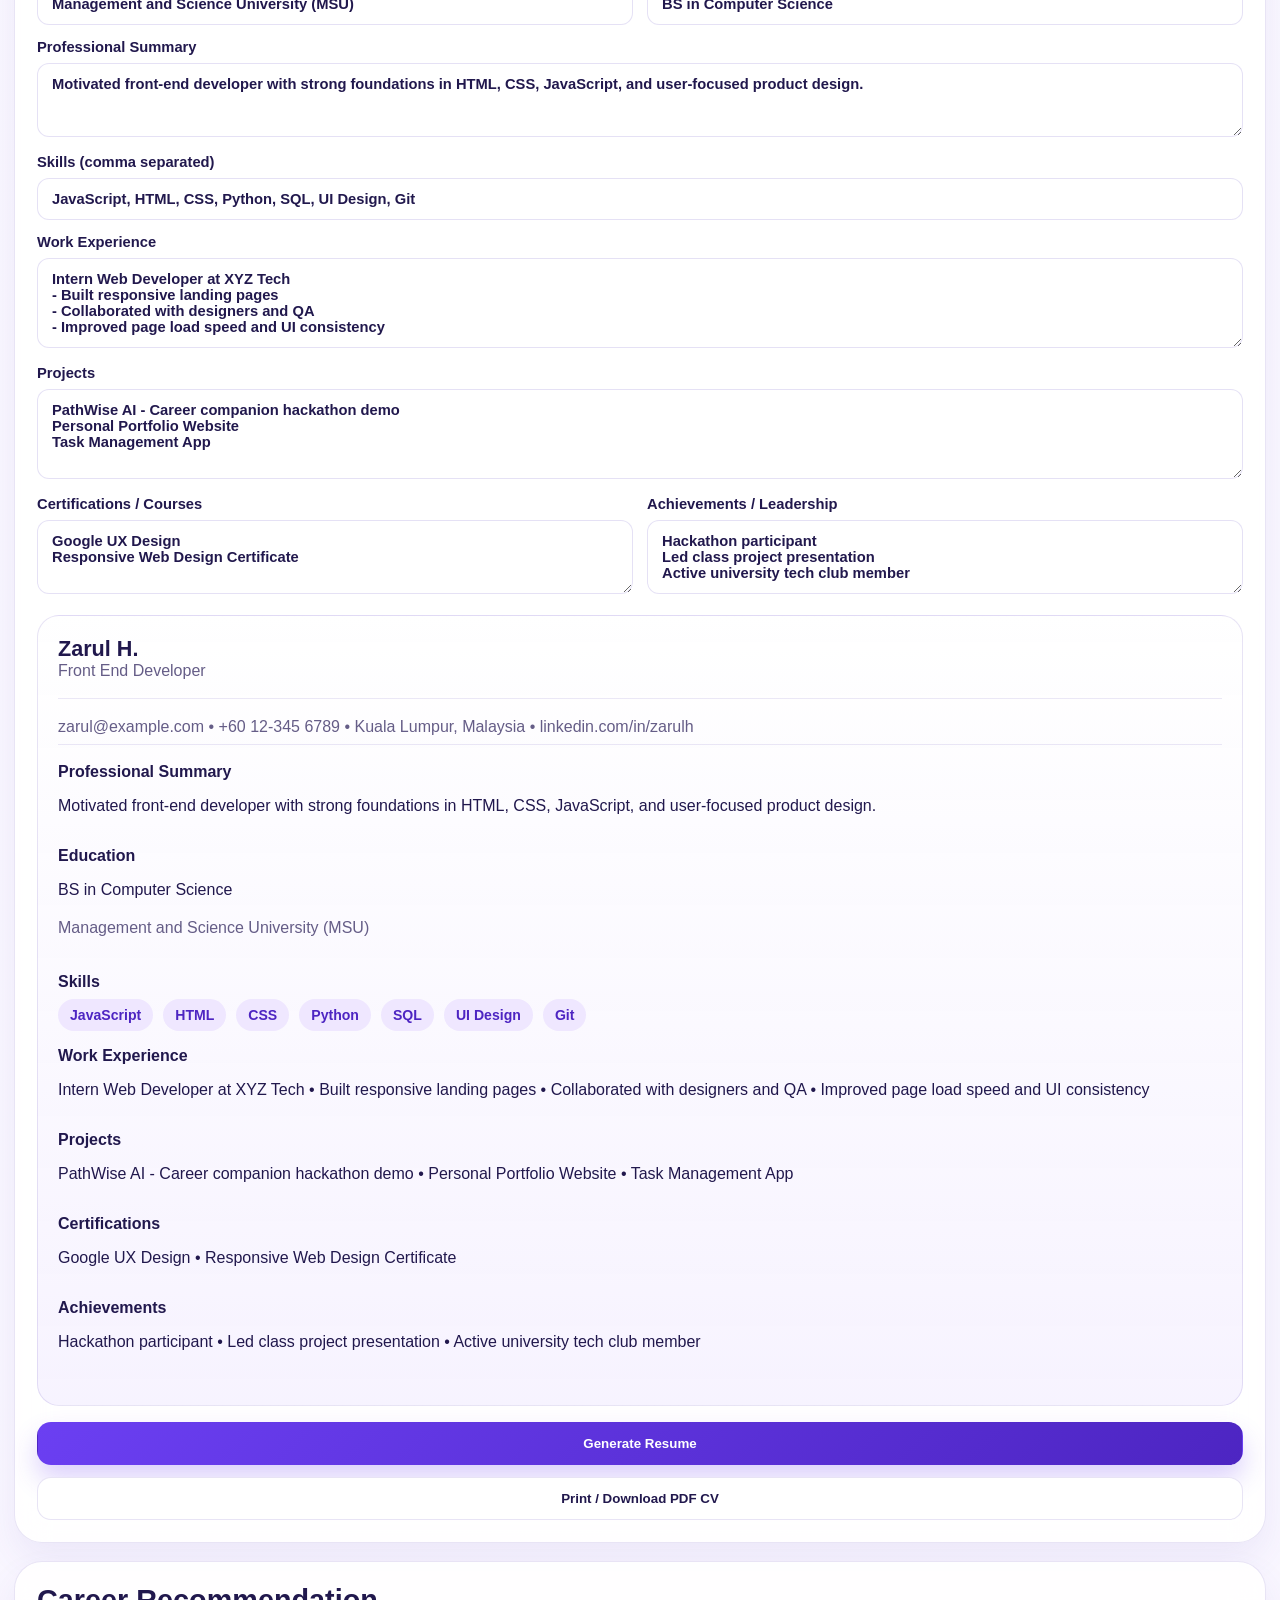
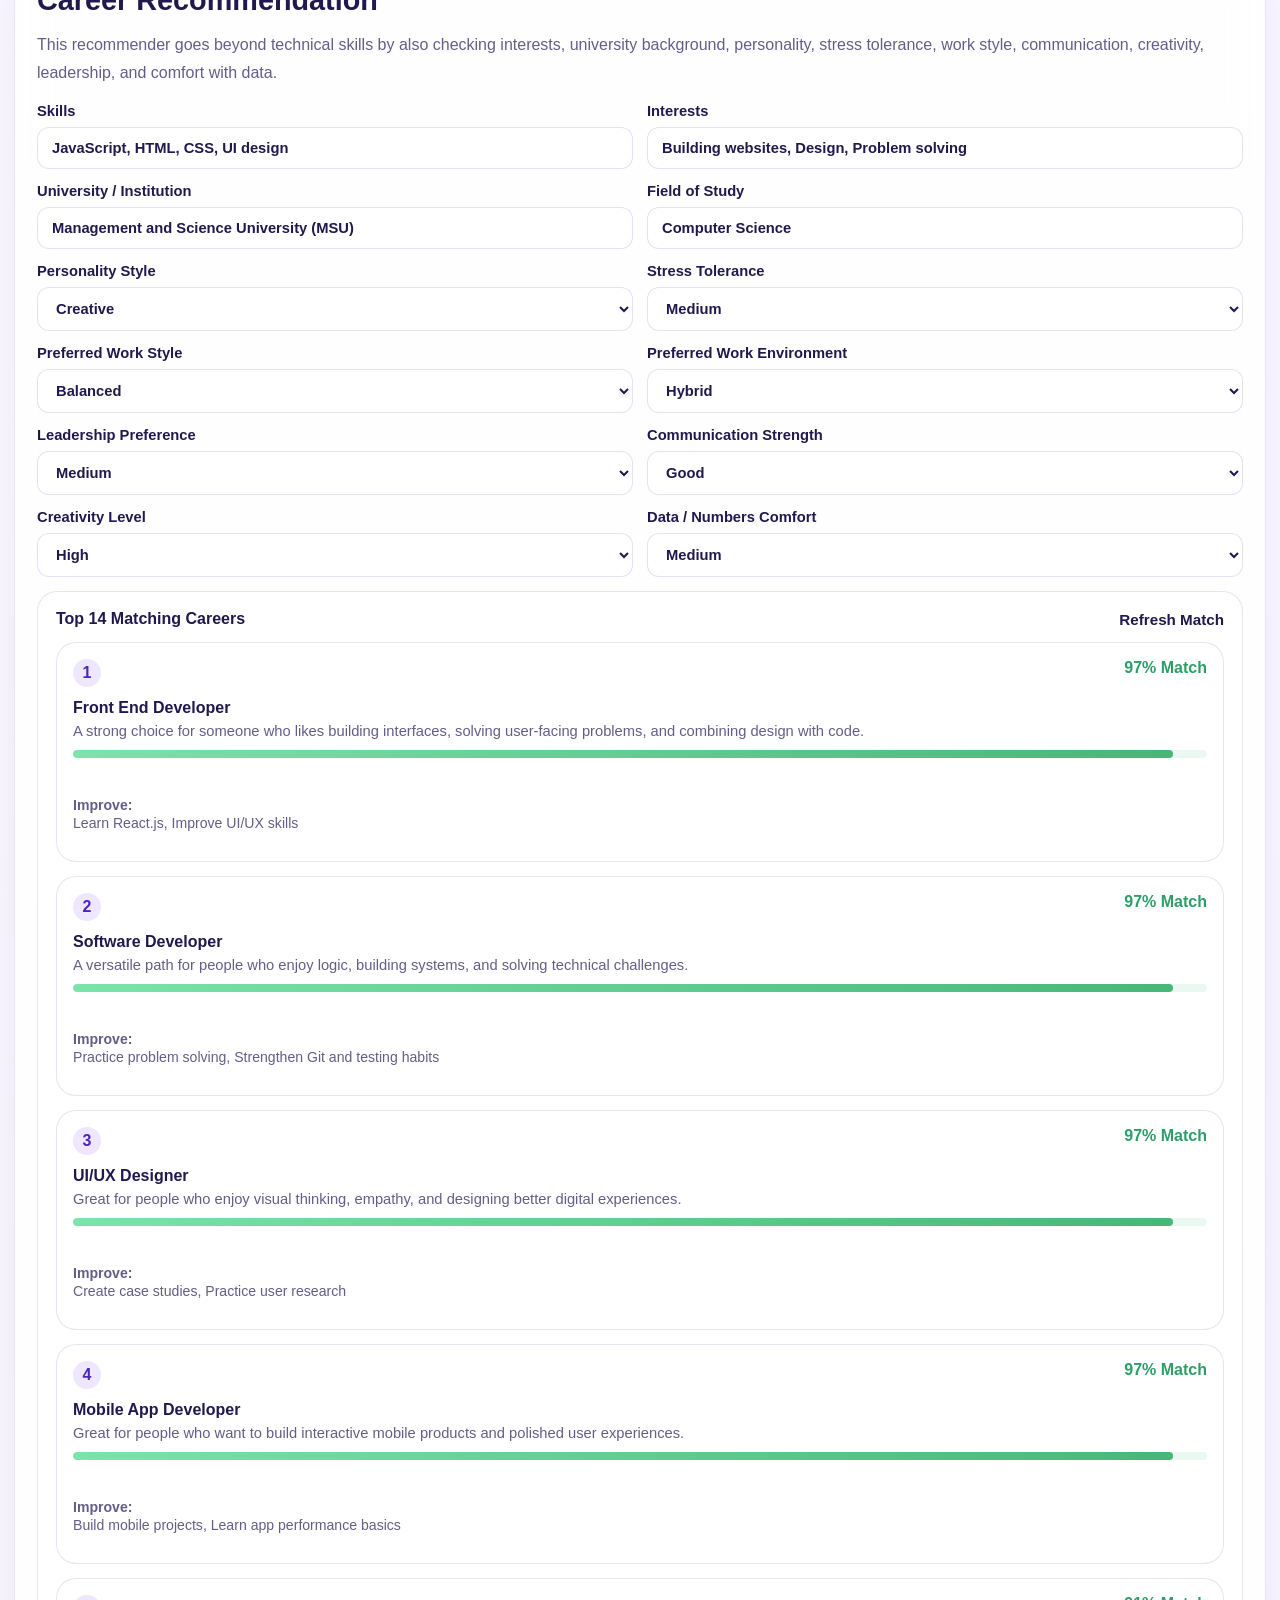
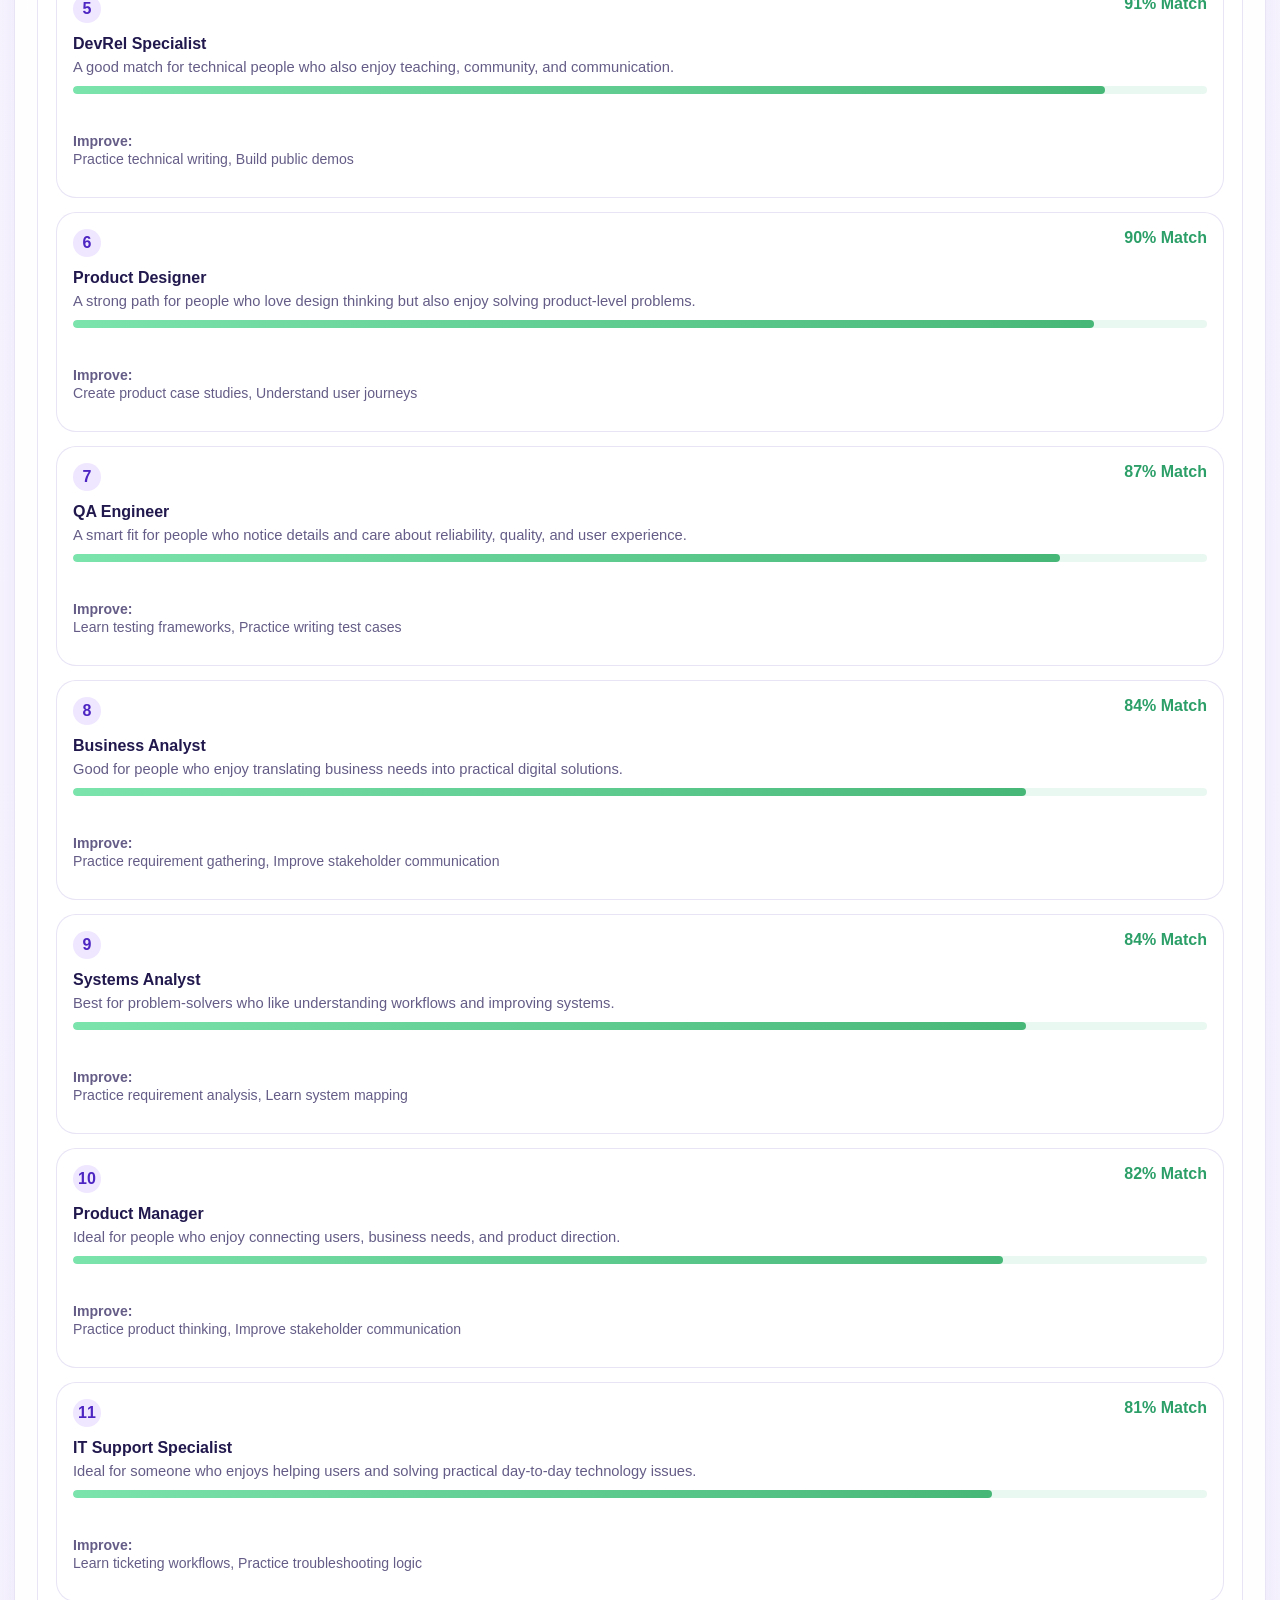
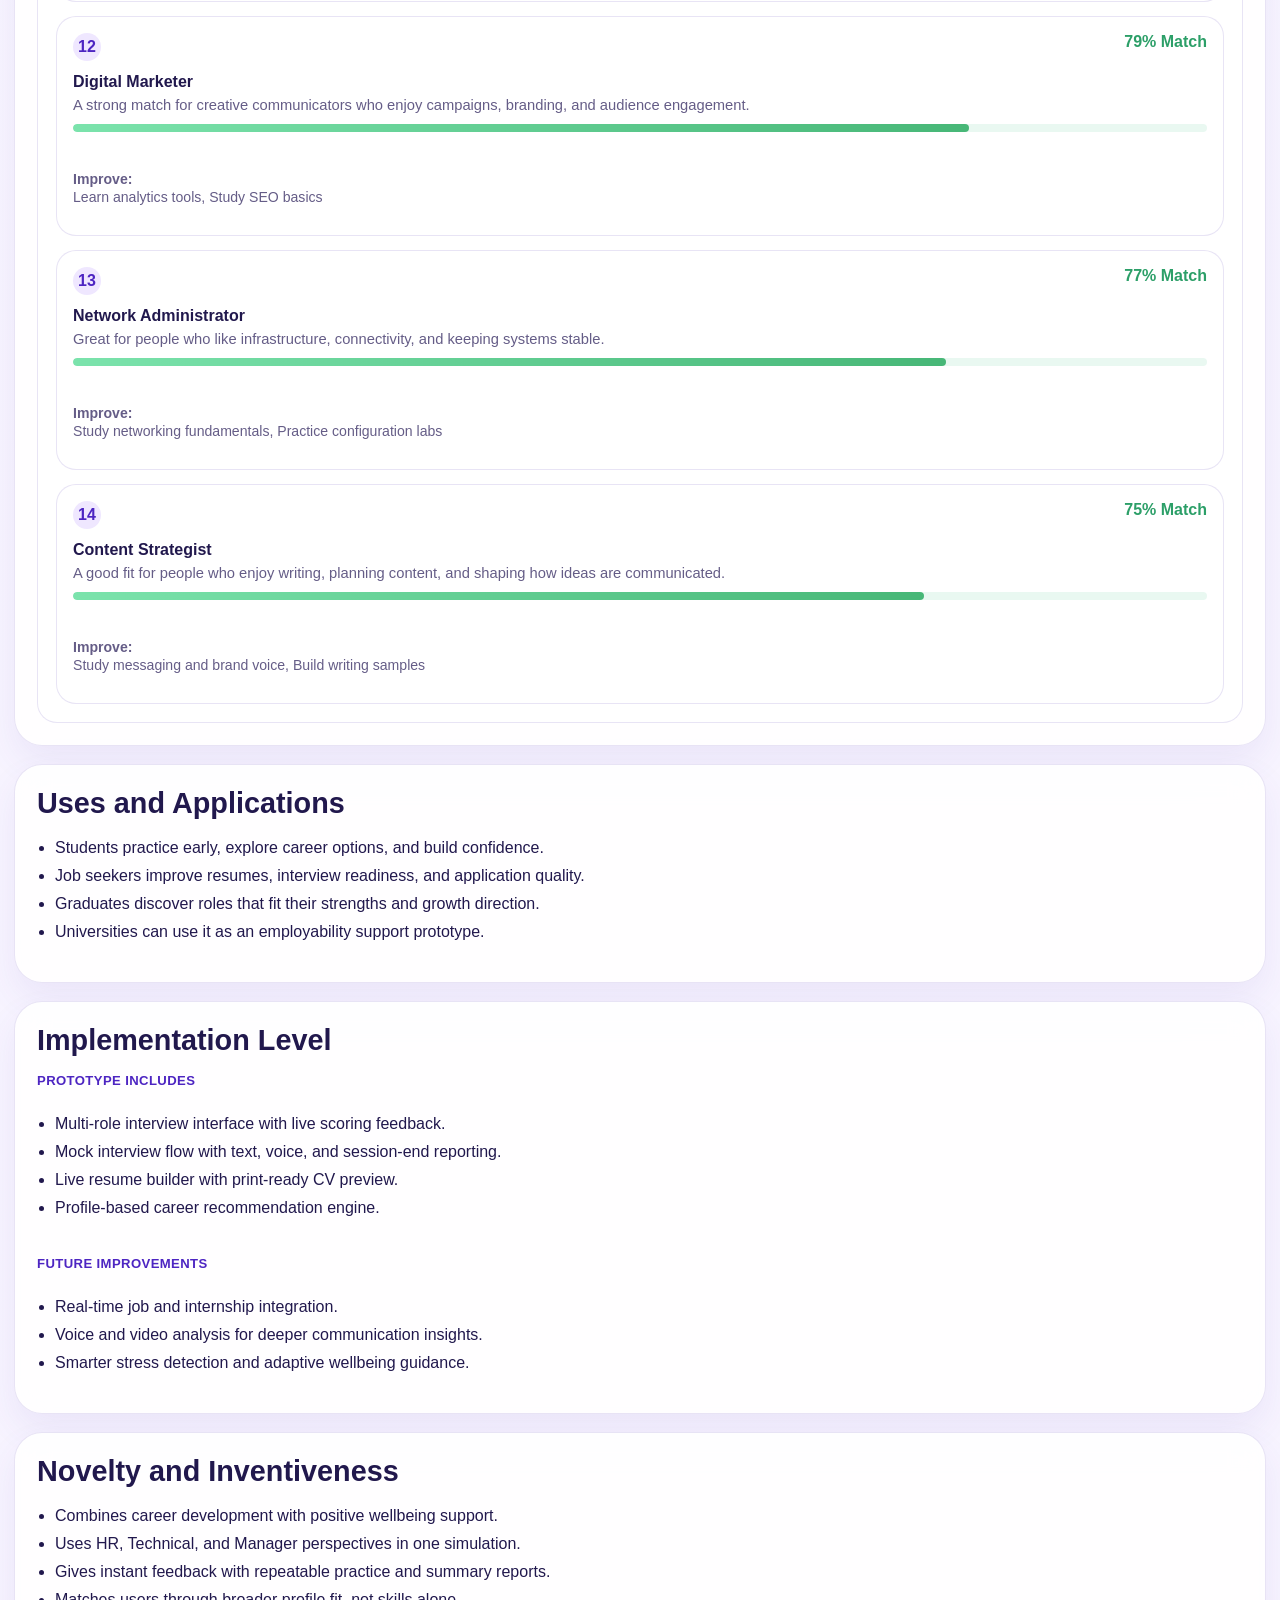
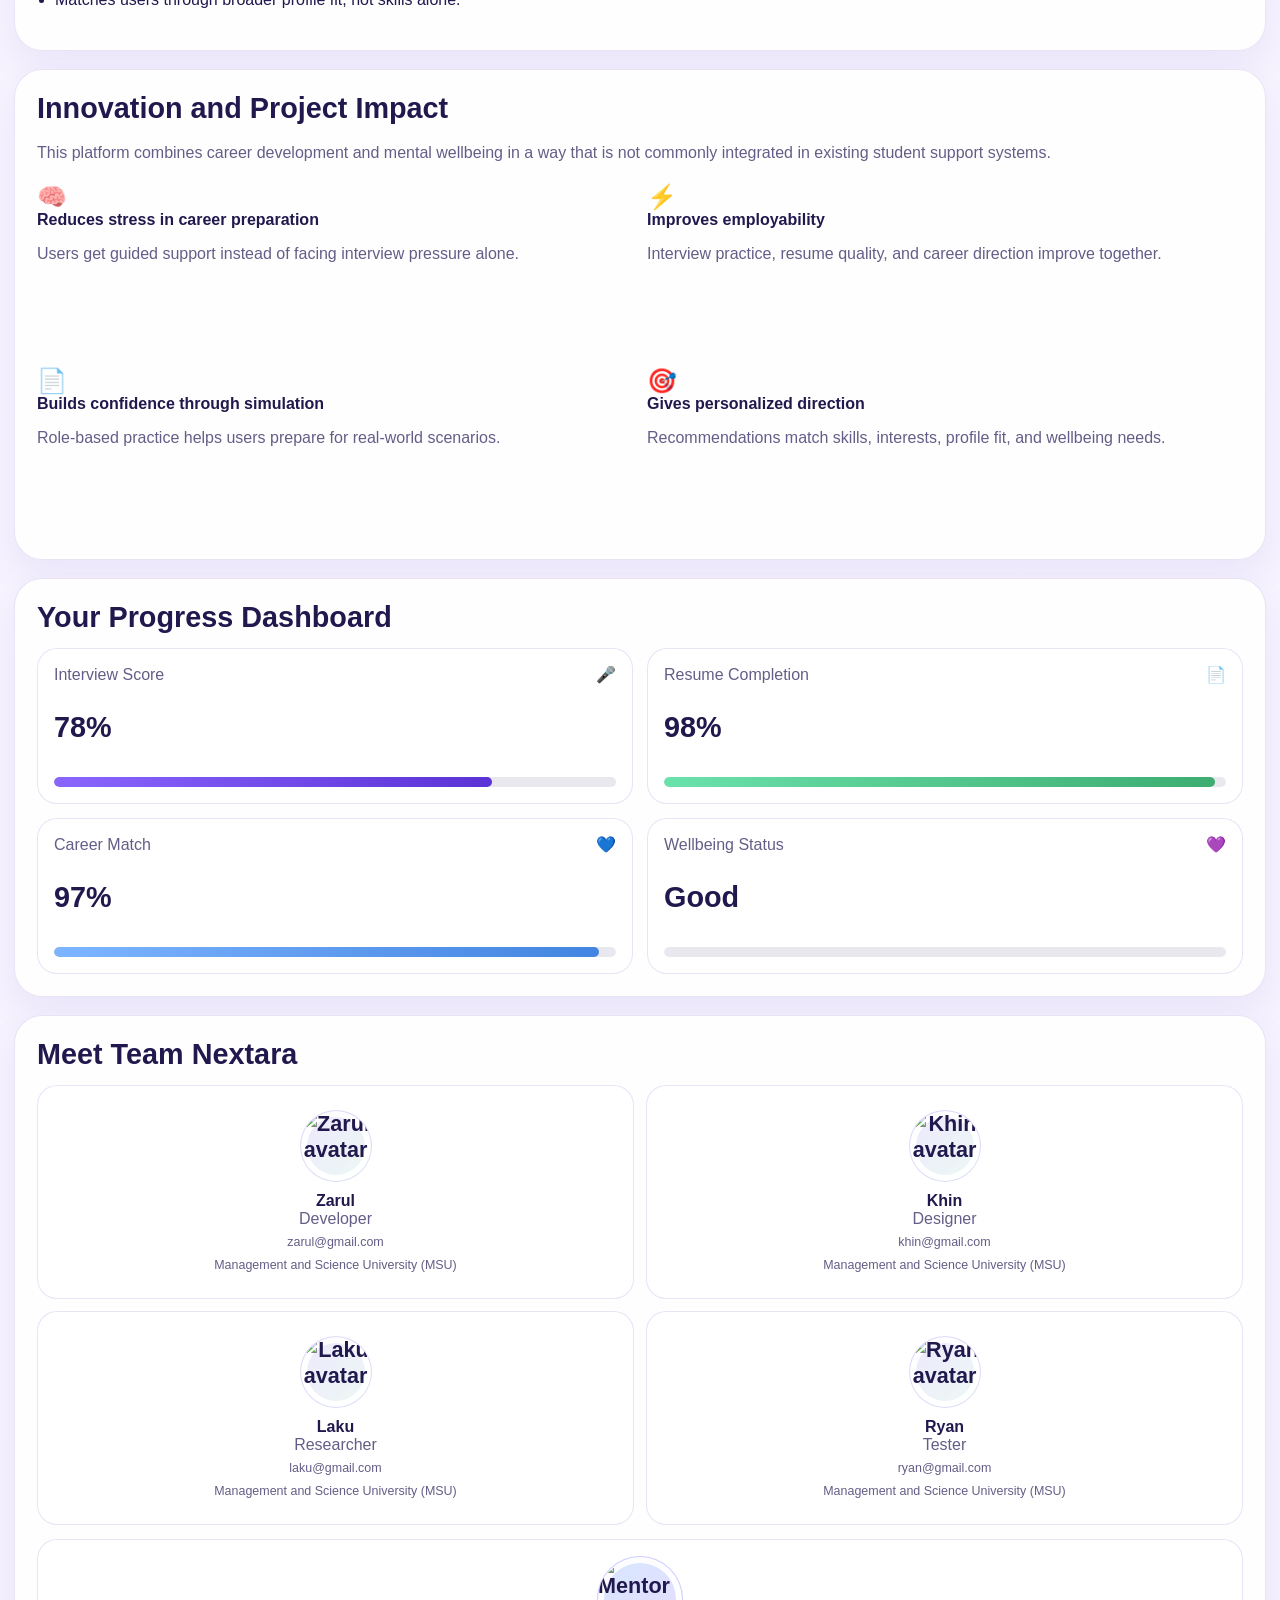
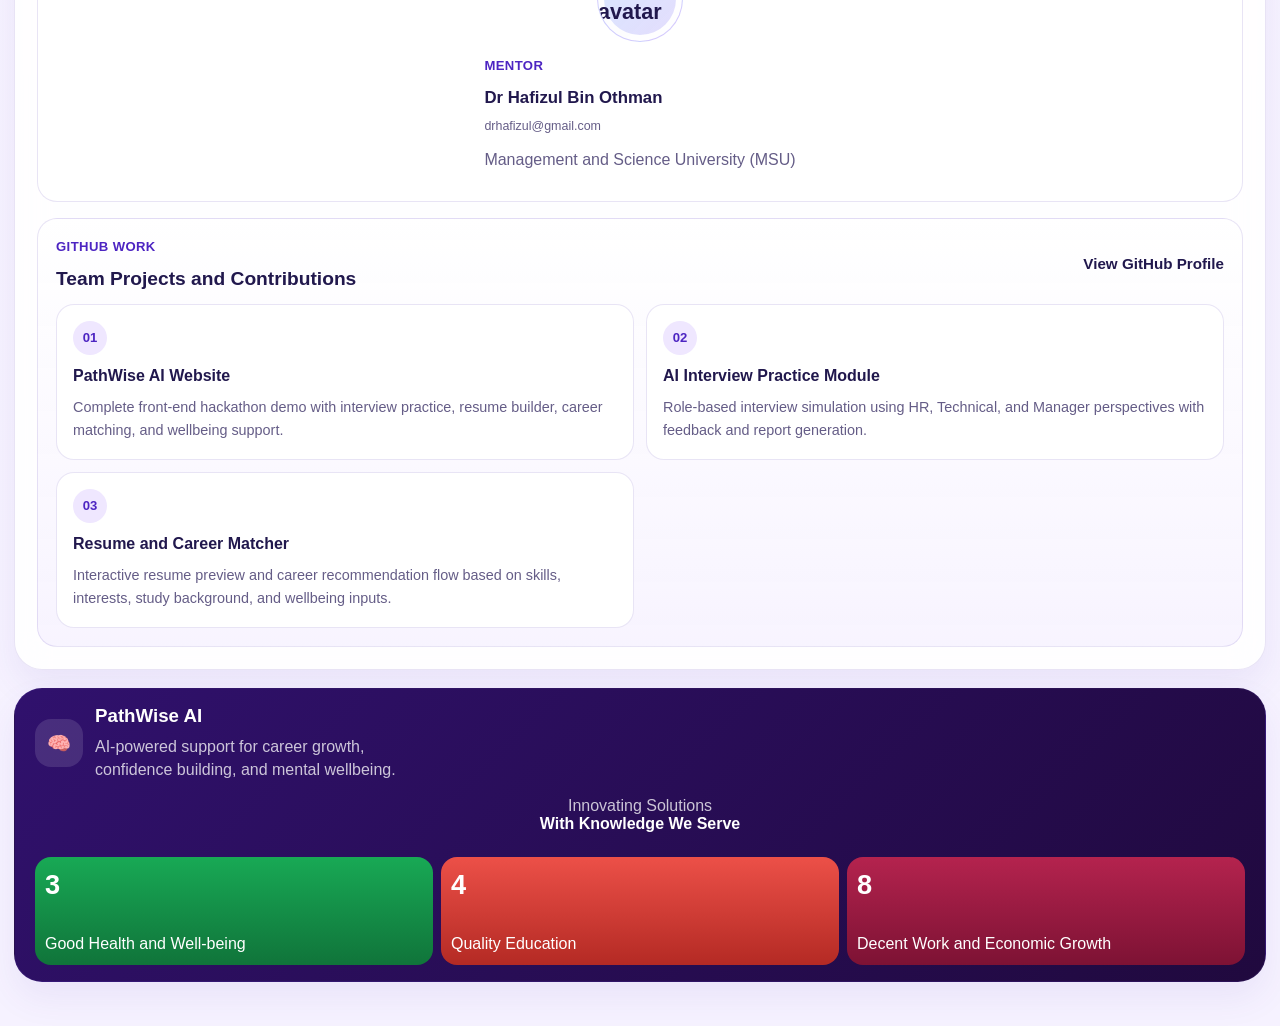
==== commit 5d476322: "Update wellbeing fuzzy risk assessment" ====
--- a/index.html
+++ b/index.html
@@ -33,9 +33,11 @@
 
         <nav class="main-nav" id="mainNav">
           <a href="#home">Home</a>
-          <a href="#resume-builder">Features</a>
+          <a href="#interview-demo">Demo</a>
+          <a href="#resume-builder">Resume</a>
+          <a href="#career-path">Careers</a>
           <a href="#dashboard">Dashboard</a>
-          <a href="#interview-demo">Demo</a>
+          <a href="#team">Team</a>
           <a href="#footer">Contact</a>
         </nav>
 
@@ -84,14 +86,13 @@
           </div>
 
           <div class="hero-visual">
-            <img class="hero-visual-image" src="assets/hero_visual.png" alt="PathWise AI hero illustration" />
+            <img class="hero-visual-image" src="assets/home.png" alt="PathWise AI hero illustration" />
           </div>
         </section>
 
         <section class="section-card interview-demo" id="interview-demo">
           <div class="section-title centered">
-            <h3>AI Interview Coaching - Live Demo</h3>
-            <p>3 AI Interviewers • Voice / Text Answers • Camera Preview • Instant Feedback</p>
+            <h3>AI Interview Practice</h3>
           </div>
 
           <div class="video-stage avatar-style-friendly" id="videoStage">
@@ -108,36 +109,51 @@
             </div>
 
             <div class="stage-toolbar">
-              <div>
-                <span class="mini-label stage-label">Choose Interviewer</span>
+              <div class="interview-panel-main">
+                <span class="mini-label stage-label">Your Interview Coaches</span>
                 <div class="speaker-grid">
                   <button class="speaker-card" type="button" data-role="hr">
                     <div class="speaker-avatar hr-avatar">
-                      <img class="speaker-photo" src="assets/avatar_hr.png" alt="HR AI avatar" />
+                      <span class="speaker-wave" aria-hidden="true">Live</span>
+                      <img class="speaker-photo" src="assets/interview_hr_new.png" alt="HR AI avatar" />
                     </div>
                     <div class="speaker-meta">
-                      <strong>HR AI</strong>
+                      <div class="speaker-meta-top">
+                        <span class="speaker-online" aria-hidden="true"></span>
+                        <strong>HR AI</strong>
+                      </div>
                       <span>Behavioral Expert</span>
+                      <span class="speaker-action">About This Interviewer</span>
                     </div>
                   </button>
 
                   <button class="speaker-card" type="button" data-role="technical">
                     <div class="speaker-avatar technical-avatar">
-                      <img class="speaker-photo" src="assets/avatar_technical.png" alt="Technical AI avatar" />
+                      <span class="speaker-wave" aria-hidden="true">Live</span>
+                      <img class="speaker-photo" src="assets/interview_technical_new.png" alt="Technical AI avatar" />
                     </div>
                     <div class="speaker-meta">
-                      <strong>Technical AI</strong>
+                      <div class="speaker-meta-top">
+                        <span class="speaker-online" aria-hidden="true"></span>
+                        <strong>Technical AI</strong>
+                      </div>
                       <span>Technical Expert</span>
+                      <span class="speaker-action">About This Interviewer</span>
                     </div>
                   </button>
 
                   <button class="speaker-card active" type="button" data-role="manager">
                     <div class="speaker-avatar manager-avatar">
-                      <img class="speaker-photo" src="assets/avatar_manager.png" alt="Manager AI avatar" />
+                      <span class="speaker-wave" aria-hidden="true">Live</span>
+                      <img class="speaker-photo" src="assets/interview_manager_new.png" alt="Manager AI avatar" />
                     </div>
                     <div class="speaker-meta">
-                      <strong>Manager AI</strong>
+                      <div class="speaker-meta-top">
+                        <span class="speaker-online" aria-hidden="true"></span>
+                        <strong>Manager AI</strong>
+                      </div>
                       <span>Management Expert</span>
+                      <span class="speaker-action">About This Interviewer</span>
                     </div>
                   </button>
                 </div>
@@ -145,7 +161,7 @@
 
               <div class="user-stage-card">
                 <div class="user-stage-head">
-                  <span class="mini-label stage-label">Your Camera Preview</span>
+                  <span class="mini-label stage-label">Your Camera</span>
                   <span class="camera-indicator" id="cameraIndicator">Offline</span>
                 </div>
                 <div class="user-video-wrap">
@@ -156,12 +172,41 @@
                     <span>Open camera for a realistic mock interview experience.</span>
                   </div>
                 </div>
+                <div class="camera-summary-grid">
+                  <div class="camera-summary-card">
+                    <span class="mini-label stage-label">Interview Agenda</span>
+                    <ul class="agenda-list">
+                      <li class="active">Introduction &amp; Background</li>
+                      <li>Role-specific Questions</li>
+                      <li>Problem Solving</li>
+                      <li>Behavioral Questions</li>
+                      <li>Closing &amp; Feedback</li>
+                    </ul>
+                  </div>
+                  <div class="camera-summary-card">
+                    <span class="mini-label stage-label">Session Overview</span>
+                    <div class="overview-stats">
+                      <div class="overview-item">
+                        <span>Total Time</span>
+                        <strong>30:00</strong>
+                      </div>
+                      <div class="overview-item">
+                        <span>Elapsed Time</span>
+                        <strong id="elapsedClock">01:24</strong>
+                      </div>
+                      <div class="overview-item">
+                        <span>Question</span>
+                        <strong id="overviewQuestionCounter">1 of 4</strong>
+                      </div>
+                    </div>
+                  </div>
+                </div>
               </div>
             </div>
 
             <div class="call-config-bar">
               <div class="avatar-style-picker">
-                <span class="mini-label stage-label">Avatar Style</span>
+                <span class="mini-label stage-label">Interview Style</span>
                 <div class="style-options">
                   <button class="style-chip" type="button" data-avatar-style="professional">Professional</button>
                   <button class="style-chip active" type="button" data-avatar-style="friendly">Friendly</button>
@@ -170,7 +215,7 @@
               </div>
 
               <div class="ai-response-box">
-                <span class="mini-label stage-label">Avatar Response</span>
+                <span class="mini-label stage-label">AI Response</span>
                 <p id="aiResponseText">
                   I am ready to start. Choose an interviewer, turn on your camera if
                   you want, and begin the mock call.
@@ -179,18 +224,18 @@
             </div>
 
             <div class="stage-controls">
-              <button class="control-btn" id="startInterviewBtn" type="button">▶ Start Session</button>
-              <button class="control-btn" id="openCameraBtn" type="button">📷 Open Camera</button>
-              <button class="control-btn" id="closeCameraBtn" type="button">🚫 Close Camera</button>
-              <button class="control-btn" id="replayQuestionBtn" type="button">🔊 Replay Question</button>
-              <button class="control-btn" id="voiceAnswerBtn" type="button">🎙 Use Microphone</button>
-              <button class="control-btn danger-control" id="finishInterviewBtn" type="button">■ End &amp; Report</button>
+              <button class="control-btn" id="startInterviewBtn" type="button">Start Session</button>
+              <button class="control-btn" id="openCameraBtn" type="button">Open Camera</button>
+              <button class="control-btn" id="closeCameraBtn" type="button">Close Camera</button>
+              <button class="control-btn" id="replayQuestionBtn" type="button">Replay Question</button>
+              <button class="control-btn" id="voiceAnswerBtn" type="button">Use Microphone</button>
+              <button class="control-btn danger-control" id="finishInterviewBtn" type="button">End Interview &amp; Report</button>
               <span class="session-status" id="sessionStatus">Ready to begin</span>
             </div>
           </div>
 
           <div class="demo-panels">
-            <article class="mini-panel question-panel">
+            <article class="mini-panel qa-panel">
               <span class="mini-label">Current Question (<span id="questionRoleLabel">Manager AI</span>)</span>
               <p id="questionText">
                 Tell me about yourself and the kind of role you want to grow
@@ -254,6 +299,11 @@
             </article>
           </div>
 
+          <div class="stage-note-bar">
+            <span class="session-note-copy">Session updates appear in the control bar above.</span>
+            <span class="session-tip">Tip: Take your time. Think before you answer.</span>
+          </div>
+
           <article class="mini-panel report-panel hidden" id="sessionReport">
             <div class="report-head">
               <div>
@@ -291,57 +341,6 @@
         </section>
 
         <section class="content-grid">
-          <article class="section-card intro-card">
-            <div class="section-title">
-              <h3>Introduction</h3>
-            </div>
-            <p>
-              Many youth today face high levels of stress during job searching and
-              career development. They often feel unprepared for interviews,
-              unsure about their career direction, and overwhelmed by
-              expectations.
-            </p>
-            <p class="closing-note">
-              This project introduces an AI-powered Career &amp; Wellbeing
-              Companion Platform that supports users through interview
-              preparation, resume building, and personalized career guidance
-              while considering mental wellbeing.
-            </p>
-          </article>
-
-          <article class="section-card problem-card section-anchor" id="problem">
-            <div class="section-title">
-              <h3>Problem Statement</h3>
-            </div>
-            <p>
-              Many students and job seekers experience stress, anxiety, and
-              confusion during career development and job searching.
-            </p>
-            <ul class="bullet-list">
-              <li>Lack of real interview practice and guidance</li>
-              <li>Difficulty creating strong resumes</li>
-              <li>Unclear career direction based on skills</li>
-              <li>Pressure from competition and expectations</li>
-              <li>No personalized system that supports both career growth and mental wellbeing</li>
-            </ul>
-            <p class="closing-note">
-              This leads to low confidence, poor performance in interviews, and
-              inefficient job searching.
-            </p>
-          </article>
-
-          <article class="section-card objectives-card">
-            <div class="section-title">
-              <h3>Objectives</h3>
-            </div>
-            <ul class="bullet-list">
-              <li>To reduce stress in job seeking through AI-guided support</li>
-              <li>To provide interactive interview coaching with real-time feedback</li>
-              <li>To assist users in building professional resumes using AI</li>
-              <li>To recommend suitable careers based on skills and user profile</li>
-            </ul>
-          </article>
-
           <article class="section-card solution-card">
             <div class="section-title">
               <h3>AI Solutions</h3>
@@ -352,55 +351,51 @@
               better career decisions.
             </p>
 
-            <div class="solution-columns">
-              <div class="solution-box">
-                <span class="solution-badge">1</span>
-                <h4>AI Interview Coaching System</h4>
-                <p>
-                  A video-call-like mock interview where users answer realistic
-                  questions by voice or text and receive instant feedback.
-                </p>
-                <ul class="bullet-list compact">
-                  <li>HR AI asks behavioral and personality questions</li>
-                  <li>Technical AI asks skill-based and problem-solving questions</li>
-                  <li>Manager AI asks decision-making and real-world questions</li>
-                  <li>System evaluates confidence, clarity, relevance, and answer quality</li>
-                </ul>
-                <button class="text-action jump-btn" type="button" data-jump="#interview-demo">
-                  Try Interview Coach
-                </button>
-              </div>
-
-              <div class="solution-box">
-                <span class="solution-badge">2</span>
-                <h4>AI Career &amp; Resume System</h4>
-                <p>
-                  Users build a professional CV, explore suitable roles, and get
-                  guidance that also considers stress level and work preferences.
-                </p>
-                <ul class="bullet-list compact">
-                  <li>Resume Builder AI with role-specific suggestions</li>
-                  <li>Career Recommendation based on skills, interests, and profile</li>
-                  <li>Mental Support Element for balanced and realistic career growth</li>
-                </ul>
-                <button class="text-action jump-btn" type="button" data-jump="#resume-builder">
-                  Explore Now
-                </button>
-              </div>
-            </div>
-
-            <div class="mini-highlight-grid">
-              <div class="mini-highlight">
-                <strong>Builds confidence</strong>
-                <span>Prepares users for interviews with structured role-based practice</span>
-              </div>
-              <div class="mini-highlight">
-                <strong>Reduces confusion</strong>
-                <span>Connects user profile, wellbeing, and career direction in one platform</span>
-              </div>
-              <div class="mini-highlight">
-                <strong>Improves employability</strong>
-                <span>Supports resume quality, interview readiness, and career discovery</span>
+            <div class="solution-master-card">
+              <div class="solution-columns">
+                <div class="solution-box flat-box">
+                  <span class="solution-badge">1</span>
+                  <h4>AI Interview Coaching System</h4>
+                  <p>Role-based mock interviews with voice or text answers and instant response scoring.</p>
+                  <ul class="bullet-list compact">
+                    <li>HR AI for behavioral and personality questions</li>
+                    <li>Technical AI for skill-based and problem-solving questions</li>
+                    <li>Manager AI for decision-making and real-world questions</li>
+                    <li>Evaluates confidence, clarity, relevance, and answer quality</li>
+                  </ul>
+                  <button class="text-action jump-btn" type="button" data-jump="#interview-demo">
+                    Try Interview Coach
+                  </button>
+                </div>
+
+                <div class="solution-box flat-box">
+                  <span class="solution-badge">2</span>
+                  <h4>AI Career &amp; Resume System</h4>
+                  <p>Build a professional CV, discover suitable roles, and receive balanced guidance for growth.</p>
+                  <ul class="bullet-list compact">
+                    <li>Resume Builder AI with role-specific suggestions</li>
+                    <li>Career Recommendation based on skills, interests, and profile</li>
+                    <li>Mental Support for balanced and realistic career growth</li>
+                  </ul>
+                  <button class="text-action jump-btn" type="button" data-jump="#resume-builder">
+                    Explore Now
+                  </button>
+                </div>
+              </div>
+
+              <div class="mini-highlight-grid">
+                <div class="mini-highlight">
+                  <strong>Builds confidence</strong>
+                  <span>Structured role-based practice prepares users for interviews.</span>
+                </div>
+                <div class="mini-highlight">
+                  <strong>Reduces confusion</strong>
+                  <span>Connects user profile, wellbeing, and career direction in one flow.</span>
+                </div>
+                <div class="mini-highlight">
+                  <strong>Improves employability</strong>
+                  <span>Supports stronger resumes, interview readiness, and career discovery.</span>
+                </div>
               </div>
             </div>
           </article>
@@ -415,57 +410,186 @@
               user’s current stress level.
             </p>
 
-            <div class="wellbeing-layout">
-              <div>
-                <p class="wellbeing-question">How stressed are you feeling today?</p>
-                <div class="stress-selector" id="stressSelector">
-                  <button class="stress-btn" type="button" data-level="1">
-                    <span>🙂</span>
-                    <small>1</small>
-                  </button>
-                  <button class="stress-btn" type="button" data-level="2">
-                    <span>😊</span>
-                    <small>2</small>
-                  </button>
-                  <button class="stress-btn active" type="button" data-level="3">
-                    <span>😐</span>
-                    <small>3</small>
-                  </button>
-                  <button class="stress-btn" type="button" data-level="4">
-                    <span>😟</span>
-                    <small>4</small>
-                  </button>
-                  <button class="stress-btn" type="button" data-level="5">
-                    <span>😣</span>
-                    <small>5</small>
-                  </button>
-                </div>
-                <div class="stress-scale">
-                  <span>Very Calm</span>
-                  <span>Very Stressed</span>
-                </div>
-              </div>
-
-                <div class="wellbeing-advice">
-                  <div class="wellbeing-advice-text">
-                    <span class="mini-label">Your Wellbeing Advice</span>
-                    <p id="wellbeingMessage">
-                      It is normal to feel this way sometimes. Take small breaks, stay
-                      positive, and focus on one step at a time.
+            <div class="wellbeing-layout vertical-layout">
+              <div class="wellbeing-top-card">
+                <div class="stress-slider-card">
+                  <div>
+                    <p class="wellbeing-question">Stress Level</p>
+                    <span class="stress-helper">0 = very calm, 10 = extremely stressed</span>
+                  </div>
+                  <strong id="stressValueText">Current stress: 5 / 10</strong>
+                  <input id="stressRange" type="range" min="0" max="10" value="5" />
+                  <div class="stress-scale">
+                    <span>0 Calm</span>
+                    <span>10 Extremely Stressed</span>
+                  </div>
+                </div>
+                <div class="wellbeing-check-grid">
+                  <label>
+                    Job / Career Urgency
+                    <select id="wellbeingPressure">
+                      <option value="interview" selected>Upcoming interviews</option>
+                      <option value="internship">Internship search</option>
+                      <option value="fulltime-asap">Need full-time job ASAP</option>
+                      <option value="international-student">International student securing work</option>
+                      <option value="part-time-student">Part-time student needing income</option>
+                      <option value="financial">Financial stress</option>
+                      <option value="family">Family expectations</option>
+                      <option value="graduation">Graduation / final semester pressure</option>
+                      <option value="career-uncertain">Unsure career direction</option>
+                      <option value="applications">Job applications</option>
+                      <option value="deadlines">Assignment / workload deadlines</option>
+                    </select>
+                  </label>
+                  <label>
+                    Support Level
+                    <select id="wellbeingSupport">
+                      <option value="alone">Mostly alone / no support</option>
+                      <option value="some" selected>Some support</option>
+                      <option value="parents">Parents or family support</option>
+                      <option value="friends">Friends support</option>
+                      <option value="mentor">Mentor / lecturer support</option>
+                      <option value="strong">Strong support system</option>
+                    </select>
+                  </label>
+                  <label>
+                    Sleep Hours
+                    <select id="wellbeingSleep">
+                      <option value="less-4">Less than 4</option>
+                      <option value="4-6">4 to 6</option>
+                      <option value="6-8" selected>6 to 8</option>
+                      <option value="8-plus">More than 8</option>
+                    </select>
+                  </label>
+                  <label>
+                    Energy Today
+                    <select id="wellbeingEnergy">
+                      <option value="low">Low</option>
+                      <option value="medium" selected>Medium</option>
+                      <option value="high">High</option>
+                    </select>
+                  </label>
+                </div>
+                <button class="fuzzy-submit-btn" id="runFuzzyAssessmentBtn" type="button">
+                  Run Fuzzy Risk Assessment
+                </button>
+                <div class="wellbeing-status-strip">
+                  <div class="wellbeing-status-pill">
+                    <span class="mini-label">Current Emotional State</span>
+                    <strong id="wellbeingStatusTitle">Good</strong>
+                  </div>
+                  <p class="wellbeing-status-copy">A simple emotional check-in to keep career preparation manageable and supportive.</p>
+                </div>
+                <div class="fuzzy-loading-card hidden" id="fuzzyLoadingCard" aria-live="polite">
+                  <strong>Analyzing your wellbeing and career urgency signals...</strong>
+                  <div class="fuzzy-factor-list">
+                    <span>&#10003; Stress level received</span>
+                    <span>&#10003; Job urgency checked</span>
+                    <span>&#10003; Support level reviewed</span>
+                    <span>&#10003; Sleep and energy considered</span>
+                    <span>&#10003; Fuzzy logic rules applied</span>
+                  </div>
+                  <p>Applying fuzzy logic rules...</p>
+                  <div class="fuzzy-progress-track">
+                    <div class="fuzzy-progress-fill" id="fuzzyProgressFill"></div>
+                  </div>
+                  <small id="fuzzyProgressText">0%</small>
+                </div>
+              </div>
+
+              <div class="wellbeing-advice">
+                <div class="wellbeing-advice-text">
+                  <span class="mini-label">Your Wellbeing Advice</span>
+                  <p id="wellbeingMessage">
+                    It is normal to feel this way sometimes. Take small breaks, stay
+                    positive, and focus on one step at a time.
+                  </p>
+                  <div class="wellbeing-summary-card fuzzy-result-card is-low" id="fuzzyResultCard">
+                    <div class="fuzzy-result-head">
+                      <strong>Fuzzy Risk Assessment Result</strong>
+                      <span class="risk-badge low" id="fuzzyCategoryBadge">READY</span>
+                    </div>
+                    <p id="wellbeingSummary">
+                      Choose your factors and run the fuzzy assessment to estimate wellbeing support priority.
                     </p>
-                    <ul class="bullet-list compact" id="wellbeingTips">
-                      <li>Take short breaks and breathe</li>
-                      <li>Stay active and drink water</li>
-                      <li>Talk to someone you trust</li>
-                      <li>Focus on progress, not perfection</li>
-                    </ul>
-                  </div>
-                  <div class="wellbeing-advice-visual">
-                    <img src="assets/wellbeing_avatar.png" alt="Wellbeing support illustration" />
-                  </div>
-                </div>
-              </div>
-            </article>
+                    <div class="risk-meter">
+                      <div class="risk-meter-fill" id="fuzzyRiskMeter"></div>
+                    </div>
+                    <div class="fuzzy-result-grid">
+                      <div>
+                        <span>Risk Score</span>
+                        <strong id="fuzzyRiskScore">--</strong>
+                      </div>
+                      <div>
+                        <span>Category</span>
+                        <strong id="fuzzyRiskCategory">Waiting</strong>
+                      </div>
+                      <div>
+                        <span>Queue</span>
+                        <strong id="fuzzyQueue">Run assessment</strong>
+                      </div>
+                      <div>
+                        <span>Estimated response</span>
+                        <strong id="fuzzyWait">--</strong>
+                      </div>
+                      <div>
+                        <span>Position</span>
+                        <strong id="fuzzyPosition">--</strong>
+                      </div>
+                      <div>
+                        <span>Suggested action</span>
+                        <strong id="fuzzyAction">Choose factors first</strong>
+                      </div>
+                    </div>
+                  </div>
+                  <details class="fuzzy-reasoning-card" id="fuzzyReasoningCard">
+                    <summary>See AI Reasoning</summary>
+                    <div class="fuzzy-reasoning-grid">
+                      <span>Stress: <strong id="reasonStress">0.6</strong></span>
+                      <span>Urgency: <strong id="reasonUrgency">0.9</strong></span>
+                      <span>Support: <strong id="reasonSupport">0.5</strong></span>
+                      <span>Sleep risk: <strong id="reasonSleep">0.3</strong></span>
+                      <span>Energy risk: <strong id="reasonEnergy">0.5</strong></span>
+                      <span>Rule: <strong id="reasonRule">IF stress HIGH AND urgency HIGH THEN risk HIGH</strong></span>
+                      <span>Fuzzy: <strong id="reasonFuzzy">min(0.6,0.9)=0.6</strong></span>
+                      <span>Final: <strong id="reasonFinal">max(0.6,0.5)=0.6</strong></span>
+                      <span>Category: <strong id="reasonCategory">MEDIUM</strong></span>
+                    </div>
+                    <pre><code>high_risk(Person,Degree):-
+stress(Person,S),
+urgency(Person,U),
+Degree is min(S,U).
+
+final_risk(Person,FinalDegree):-
+    high_risk(Person,D1),
+    support_risk(Person,D2),
+    sleep_risk(Person,D3),
+    energy_risk(Person,D4),
+    FinalDegree is max(D1,max(D2,max(D3,D4))).</code></pre>
+                    <small>This is a frontend demo showing how fuzzy logic reasoning can be represented in a real user interface.</small>
+                  </details>
+                  <ul class="bullet-list compact" id="wellbeingTips">
+                    <li>Take short breaks and breathe</li>
+                    <li>Stay active and drink water</li>
+                    <li>Talk to someone you trust</li>
+                    <li>Focus on progress, not perfection</li>
+                  </ul>
+                </div>
+              </div>
+            </div>
+            <div class="wellbeing-modal hidden" id="wellbeingAssessmentModal" aria-hidden="true">
+              <button class="wellbeing-modal-backdrop" id="wellbeingModalBackdrop" type="button" aria-label="Close assessment result"></button>
+              <div class="wellbeing-modal-dialog" role="dialog" aria-modal="true" aria-labelledby="wellbeingModalTitle">
+                <span class="eyebrow">Assessment Complete</span>
+                <h3 id="wellbeingModalTitle">Your fuzzy risk level: <span id="modalRiskCategory">LOW</span></h3>
+                <p>Queue: <strong id="modalQueue">STANDARD ACCESS</strong></p>
+                <p>Estimated support: <strong id="modalWait">2-3 days</strong></p>
+                <p>Position: <strong id="modalPosition">#18 in queue</strong></p>
+                <p>PathWise AI will use this priority level to guide the next career support action.</p>
+                <button class="primary-btn" id="wellbeingModalOk" type="button">OK</button>
+              </div>
+            </div>
+          </article>
 
             <article class="section-card resume-card section-anchor" id="resume-builder">
               <div class="section-title">
@@ -562,14 +686,6 @@
                     </label>
                   </div>
 
-                  <div class="resume-actions">
-                    <button class="primary-btn full-btn" id="generateResumeBtn" type="button">
-                      Generate Resume
-                    </button>
-                    <button class="secondary-btn full-btn" id="downloadResumePdfBtn" type="button">
-                      Print / Download PDF CV
-                    </button>
-                  </div>
                 </form>
 
                 <div class="resume-preview" id="resumePreview">
@@ -612,6 +728,14 @@
                     </div>
                   </div>
                 </div>
+              </div>
+              <div class="resume-actions">
+                <button class="primary-btn full-btn" id="generateResumeBtn" type="button">
+                  Generate Resume
+                </button>
+                <button class="secondary-btn full-btn" id="downloadResumePdfBtn" type="button">
+                  Print / Download PDF CV
+                </button>
               </div>
             </article>
 
@@ -715,32 +839,14 @@
                 <div class="career-results">
                   <div class="career-list">
                     <div class="career-list-head">
-                    <strong>Top Matching Careers</strong>
+                    <strong>Top 14 Matching Careers</strong>
                     <button class="text-action" id="recommendCareerBtn" type="button">
                       Refresh Match
                     </button>
                     </div>
                     <div id="careerResults"></div>
                   </div>
-
-                  <div class="career-explanation">
-                    <strong id="topCareerName">Front End Developer</strong>
-                    <p class="career-fit-meta" id="careerFitMeta">Best fit based on your skills, interests, study background, and work preferences.</p>
-                    <p id="careerReason">
-                      Your skills in JavaScript, HTML, CSS and problem solving match
-                      well with this role. You enjoy creative work and building user
-                      interfaces.
-                    </p>
-                  <div>
-                    <span class="mini-label">Improvement Tips</span>
-                    <ul class="bullet-list compact" id="careerTips">
-                      <li>Learn React.js</li>
-                      <li>Improve UI/UX skills</li>
-                      <li>Build more projects</li>
-                    </ul>
-                  </div>
-                </div>
-              </div>
+                </div>
             </form>
             </article>
 
@@ -748,11 +854,11 @@
             <div class="section-title">
               <h3>Uses and Applications</h3>
             </div>
-            <ul class="bullet-list">
-              <li>Students can prepare for interviews and explore careers</li>
-              <li>Job seekers can improve resumes and interview confidence</li>
-              <li>Graduates can find suitable career paths based on profile fit</li>
-              <li>Universities can support student employability and readiness</li>
+            <ul class="bullet-list compact">
+              <li>Students practice early, explore career options, and build confidence.</li>
+              <li>Job seekers improve resumes, interview readiness, and application quality.</li>
+              <li>Graduates discover roles that fit their strengths and growth direction.</li>
+              <li>Universities can use it as an employability support prototype.</li>
             </ul>
           </article>
 
@@ -764,18 +870,18 @@
               <div>
                 <span class="mini-label">Prototype Includes</span>
                 <ul class="bullet-list compact">
-                  <li>AI chatbot-style interview interface</li>
-                  <li>Interview simulation module</li>
-                  <li>Resume generator system</li>
-                  <li>Career recommendation engine</li>
+                  <li>Multi-role interview interface with live scoring feedback.</li>
+                  <li>Mock interview flow with text, voice, and session-end reporting.</li>
+                  <li>Live resume builder with print-ready CV preview.</li>
+                  <li>Profile-based career recommendation engine.</li>
                 </ul>
               </div>
               <div>
                 <span class="mini-label">Future Improvements</span>
                 <ul class="bullet-list compact">
-                  <li>Real-time job integration</li>
-                  <li>Voice and video AI analysis</li>
-                  <li>Advanced emotion and stress detection</li>
+                  <li>Real-time job and internship integration.</li>
+                  <li>Voice and video analysis for deeper communication insights.</li>
+                  <li>Smarter stress detection and adaptive wellbeing guidance.</li>
                 </ul>
               </div>
             </div>
@@ -785,11 +891,11 @@
             <div class="section-title">
               <h3>Novelty and Inventiveness</h3>
             </div>
-            <ul class="bullet-list">
-              <li>Combines career support with mental wellbeing guidance</li>
-              <li>Uses multi-AI role simulation with HR, Technical, and Manager interviewers</li>
-              <li>Provides real-time interview feedback and end-of-session reporting</li>
-              <li>Generates personalized recommendations based on full user profile</li>
+            <ul class="bullet-list compact">
+              <li>Combines career development with positive wellbeing support.</li>
+              <li>Uses HR, Technical, and Manager perspectives in one simulation.</li>
+              <li>Gives instant feedback with repeatable practice and summary reports.</li>
+              <li>Matches users through broader profile fit, not skills alone.</li>
             </ul>
           </article>
 
@@ -857,7 +963,7 @@
                   <span>Resume Completion</span>
                   <span>📄</span>
                 </div>
-                <strong class="metric-number" id="dashboardResumeScore" data-target="90">90%</strong>
+                <strong class="metric-number" id="dashboardResumeScore" data-target="98">98%</strong>
                 <div class="metric-line large">
                   <div class="metric-fill green-fill" id="dashboardResumeBar"></div>
                 </div>
@@ -868,7 +974,7 @@
                   <span>Career Match</span>
                   <span>💙</span>
                 </div>
-                <strong class="metric-number" id="dashboardCareerScore" data-target="92">92%</strong>
+                <strong class="metric-number" id="dashboardCareerScore" data-target="97">97%</strong>
                 <div class="metric-line large">
                   <div class="metric-fill blue-fill" id="dashboardCareerBar"></div>
                 </div>
@@ -895,34 +1001,75 @@
             <div class="team-layout">
               <div class="team-members">
                 <div class="person-card">
-                  <div class="person-avatar"><img src="assets/team_zarul.png" alt="Zarul avatar" /></div>
+                  <div class="person-avatar"><img src="assets/avatar_set_2_tech.png" alt="Zarul avatar" /></div>
                   <strong>Zarul</strong>
                   <span>Developer</span>
+                  <small>zarul@gmail.com</small>
+                  <small>Management and Science University (MSU)</small>
                 </div>
                 <div class="person-card">
-                  <div class="person-avatar"><img src="assets/team_khin.png" alt="Khin avatar" /></div>
+                  <div class="person-avatar"><img src="assets/avatar_set_4_female.png" alt="Khin avatar" /></div>
                   <strong>Khin</strong>
                   <span>Designer</span>
+                  <small>khin@gmail.com</small>
+                  <small>Management and Science University (MSU)</small>
                 </div>
                 <div class="person-card">
-                  <div class="person-avatar"><img src="assets/team_laku.png" alt="Laku avatar" /></div>
+                  <div class="person-avatar"><img src="assets/avatar_set_5_mentor.png" alt="Laku avatar" /></div>
                   <strong>Laku</strong>
                   <span>Researcher</span>
+                  <small>laku@gmail.com</small>
+                  <small>Management and Science University (MSU)</small>
                 </div>
                 <div class="person-card">
-                  <div class="person-avatar"><img src="assets/team_ryan.png" alt="Ryan avatar" /></div>
+                  <div class="person-avatar"><img src="assets/avatar_set_3_manager.png" alt="Ryan avatar" /></div>
                   <strong>Ryan</strong>
                   <span>Tester</span>
+                  <small>ryan@gmail.com</small>
+                  <small>Management and Science University (MSU)</small>
                 </div>
               </div>
 
               <div class="mentor-card">
-                <div class="person-avatar mentor-avatar"><img src="assets/mentor_avatar.png" alt="Mentor avatar" /></div>
-                <div>
+                <div class="person-avatar mentor-avatar"><img src="assets/interview_manager_new.png" alt="Mentor avatar" /></div>
+                <div class="mentor-copy">
                   <span class="mini-label">Mentor</span>
                   <strong>Dr Hafizul Bin Othman</strong>
+                  <small>drhafizul@gmail.com</small>
                   <p>Management and Science University (MSU)</p>
                 </div>
+              </div>
+            </div>
+
+            <div class="team-projects">
+              <div class="team-projects-head">
+                <div>
+                  <span class="mini-label">GitHub Work</span>
+                  <h4>Team Projects and Contributions</h4>
+                </div>
+                <a class="text-action" href="https://github.com/khinphyucinhtet" target="_blank" rel="noreferrer">
+                  View GitHub Profile
+                </a>
+              </div>
+
+              <div class="team-project-grid">
+                <a class="team-project-card" href="https://github.com/khinphyucinhtet/pathwise_ai" target="_blank" rel="noreferrer">
+                  <span>01</span>
+                  <strong>PathWise AI Website</strong>
+                  <p>Complete front-end hackathon demo with interview practice, resume builder, career matching, and wellbeing support.</p>
+                </a>
+
+                <a class="team-project-card" href="https://github.com/khinphyucinhtet/pathwise_ai" target="_blank" rel="noreferrer">
+                  <span>02</span>
+                  <strong>AI Interview Practice Module</strong>
+                  <p>Role-based interview simulation using HR, Technical, and Manager perspectives with feedback and report generation.</p>
+                </a>
+
+                <a class="team-project-card" href="https://github.com/khinphyucinhtet/pathwise_ai" target="_blank" rel="noreferrer">
+                  <span>03</span>
+                  <strong>Resume and Career Matcher</strong>
+                  <p>Interactive resume preview and career recommendation flow based on skills, interests, study background, and wellbeing inputs.</p>
+                </a>
               </div>
             </div>
           </article>
@@ -935,8 +1082,7 @@
           <div>
             <h3>PathWise AI</h3>
             <p>
-              PathWise AI is your AI-powered companion for career growth,
-              confidence building, and mental wellbeing.
+              AI-powered support for career growth, confidence building, and mental wellbeing.
             </p>
           </div>
         </div>
@@ -961,6 +1107,50 @@
           </div>
         </div>
       </footer>
+
+      <div class="auth-modal hidden" id="authModal" aria-hidden="true">
+        <button class="auth-backdrop" id="authBackdrop" type="button" aria-label="Close login dialog"></button>
+        <div class="auth-dialog" role="dialog" aria-modal="true" aria-labelledby="authTitle">
+          <a class="auth-close" id="authCloseBtn" href="#home" aria-label="Close login dialog">×</a>
+
+          <div class="auth-header">
+            <span class="eyebrow">PathWise AI Access</span>
+            <h3 id="authTitle">Continue to Login</h3>
+            <p id="authSubtitle">
+              Enter your email first. If the account exists, you can sign in. If not, you can register a new local demo account.
+            </p>
+          </div>
+
+          <form class="auth-form" id="authForm">
+            <label>
+              Email
+              <input id="authEmail" type="email" placeholder="Enter your email" required />
+            </label>
+
+            <label class="hidden" id="authFullnameField">
+              Full Name
+              <input id="authFullName" type="text" placeholder="Enter your full name" />
+            </label>
+
+            <label class="hidden" id="authPasswordField">
+              Password
+              <input id="authPassword" type="password" placeholder="Enter your password" />
+            </label>
+
+            <label class="hidden" id="authConfirmField">
+              Confirm Password
+              <input id="authConfirmPassword" type="password" placeholder="Confirm your password" />
+            </label>
+
+            <p class="auth-message hidden" id="authMessage"></p>
+
+            <div class="auth-actions">
+              <button class="secondary-btn full-btn" id="authBackBtn" type="button">Cancel</button>
+              <button class="primary-btn full-btn" id="authSubmitBtn" type="submit">OK</button>
+            </div>
+          </form>
+        </div>
+      </div>
     </div>
   </body>
 </html>
--- a/style.css
+++ b/style.css
@@ -409,9 +409,10 @@
   display: block;
   width: 100%;
   height: 100%;
-  object-fit: cover;
+  object-fit: contain;
   object-position: center center;
   border-radius: 20px;
+  background: rgba(255, 255, 255, 0.7);
   box-shadow: 0 18px 36px rgba(54, 36, 117, 0.12);
 }
 
@@ -728,9 +729,31 @@
 
 .stage-toolbar {
   display: grid;
-  grid-template-columns: 1.25fr 0.75fr;
+  grid-template-columns: minmax(0, 1.65fr) minmax(320px, 0.95fr);
+  gap: 18px;
+  align-items: stretch;
+}
+
+.interview-panel-main {
+  display: flex;
+  flex-direction: column;
   gap: 16px;
-  align-items: stretch;
+}
+
+.panel-heading-block {
+  margin-bottom: 4px;
+}
+
+.panel-heading-block h4 {
+  margin: 0 0 8px;
+  font-size: 1.8rem;
+  color: #f5f3ff;
+}
+
+.panel-heading-block p {
+  margin: 0;
+  color: rgba(232, 229, 255, 0.76);
+  line-height: 1.65;
 }
 
 .stage-label {
@@ -741,24 +764,28 @@
 .speaker-grid {
   display: grid;
   grid-template-columns: repeat(3, minmax(0, 1fr));
-  gap: 14px;
+  gap: 16px;
 }
 
 .speaker-card {
   text-align: left;
   padding: 0;
   overflow: hidden;
-  border-radius: 20px;
+  border-radius: 24px;
   border: 1px solid rgba(255, 255, 255, 0.12);
-  background: linear-gradient(180deg, rgba(255, 255, 255, 0.08), rgba(255, 255, 255, 0.04));
+  background:
+    linear-gradient(180deg, rgba(255, 255, 255, 0.08), rgba(255, 255, 255, 0.03)),
+    linear-gradient(180deg, rgba(18, 16, 34, 0.92), rgba(18, 16, 34, 0.94));
   cursor: pointer;
   color: #fff;
-  min-height: 300px;
+  min-height: 420px;
+  display: flex;
+  flex-direction: column;
 }
 
 .speaker-card.active {
-  outline: 2px solid rgba(147, 106, 255, 0.8);
-  box-shadow: 0 0 0 8px rgba(133, 96, 255, 0.14);
+  outline: 2px solid rgba(147, 106, 255, 0.88);
+  box-shadow: 0 0 0 8px rgba(133, 96, 255, 0.14), 0 18px 42px rgba(18, 14, 46, 0.34);
 }
 
 .speaker-card.speaking .speaker-avatar {
@@ -771,7 +798,7 @@
 }
 
 .speaker-avatar {
-  min-height: 240px;
+  min-height: 320px;
   display: flex;
   align-items: center;
   justify-content: center;
@@ -783,19 +810,25 @@
 .speaker-photo {
   width: 100%;
   height: 100%;
-  min-height: 240px;
+  min-height: 320px;
   object-fit: cover;
   object-position: center top;
   display: block;
 }
 
+.hr-avatar .speaker-photo,
+.technical-avatar .speaker-photo,
+.manager-avatar .speaker-photo {
+  object-position: center top;
+}
+
 .speaker-avatar::before {
   content: "";
   position: absolute;
   inset: 0;
   background:
-    radial-gradient(circle at 50% 16%, rgba(255, 255, 255, 0.34), transparent 22%),
-    linear-gradient(135deg, rgba(255, 255, 255, 0.06), rgba(255, 255, 255, 0.01));
+    linear-gradient(180deg, rgba(17, 16, 30, 0.04) 50%, rgba(17, 16, 30, 0.34) 100%);
+  pointer-events: none;
 }
 
 .hr-avatar {
@@ -1017,20 +1050,64 @@
 }
 
 .speaker-meta {
-  padding: 14px 16px 16px;
-  min-height: 78px;
-  background: linear-gradient(180deg, rgba(17, 16, 31, 0.12), rgba(17, 16, 31, 0.72));
+  padding: 16px 18px 18px;
+  min-height: 100px;
+  background: linear-gradient(180deg, rgba(17, 16, 31, 0.14), rgba(17, 16, 31, 0.88));
+  margin-top: auto;
 }
 
 .speaker-meta strong,
 .speaker-meta span {
   display: block;
+}
+
+.speaker-meta-top {
+  display: flex;
+  align-items: center;
+  gap: 10px;
 }
 
 .speaker-meta span {
   margin-top: 4px;
   color: rgba(255, 255, 255, 0.74);
   font-size: 0.9rem;
+}
+
+.speaker-online {
+  width: 10px;
+  height: 10px;
+  border-radius: 50%;
+  background: #3fe07a;
+  box-shadow: 0 0 0 4px rgba(63, 224, 122, 0.14);
+  flex-shrink: 0;
+}
+
+.speaker-wave {
+  position: absolute;
+  top: 16px;
+  right: 16px;
+  width: 36px;
+  height: 36px;
+  border-radius: 14px;
+  display: grid;
+  place-items: center;
+  background: rgba(30, 255, 135, 0.16);
+  border: 1px solid rgba(63, 224, 122, 0.24);
+  color: #67f3a0;
+  font-size: 0.88rem;
+  font-weight: 900;
+  z-index: 2;
+}
+
+.speaker-action {
+  margin-top: 14px;
+  padding: 12px 14px;
+  border-radius: 14px;
+  border: 1px solid rgba(255, 255, 255, 0.1);
+  background: rgba(255, 255, 255, 0.04);
+  color: rgba(245, 241, 255, 0.88);
+  font-weight: 700;
+  text-align: center;
 }
 
 .stage-controls {
@@ -1041,11 +1118,15 @@
   flex-wrap: wrap;
   margin-top: 18px;
   color: rgba(255, 255, 255, 0.8);
+  padding: 16px 18px;
+  border-radius: 20px;
+  border: 1px solid rgba(255, 255, 255, 0.1);
+  background: rgba(255, 255, 255, 0.04);
 }
 
 .control-btn {
   min-height: 42px;
-  padding: 10px 14px;
+  padding: 10px 18px;
   border-radius: 999px;
   border: 1px solid rgba(255, 255, 255, 0.12);
   background: rgba(255, 255, 255, 0.08);
@@ -1066,16 +1147,46 @@
 }
 
 .session-status {
-  margin-left: auto;
-  color: rgba(255, 255, 255, 0.7);
-  font-size: 0.92rem;
+  color: rgba(255, 255, 255, 0.82);
+  font-size: 0.95rem;
+  font-weight: 700;
+  flex-basis: 100%;
+  margin-top: 2px;
+}
+
+.stage-note-bar {
+  display: flex;
+  align-items: center;
+  justify-content: space-between;
+  gap: 12px;
+  margin-top: 14px;
+  padding: 0 6px;
+}
+
+.stage-note-bar .session-status {
+  margin-left: 0;
+}
+
+.session-note-copy {
+  color: rgba(236, 230, 255, 0.64);
+  font-size: 0.9rem;
+}
+
+.session-tip {
+  color: rgba(236, 230, 255, 0.64);
+  font-size: 0.9rem;
 }
 
 .user-stage-card {
-  padding: 16px;
-  border-radius: 20px;
+  padding: 18px;
+  border-radius: 24px;
   border: 1px solid rgba(255, 255, 255, 0.12);
-  background: linear-gradient(180deg, rgba(255, 255, 255, 0.08), rgba(255, 255, 255, 0.03));
+  background:
+    linear-gradient(180deg, rgba(255, 255, 255, 0.07), rgba(255, 255, 255, 0.03)),
+    linear-gradient(180deg, rgba(18, 16, 34, 0.9), rgba(18, 16, 34, 0.95));
+  display: flex;
+  flex-direction: column;
+  gap: 14px;
 }
 
 .user-stage-head {
@@ -1088,17 +1199,19 @@
 
 .user-video-wrap {
   position: relative;
-  min-height: 330px;
+  min-height: 420px;
   border-radius: 18px;
   overflow: hidden;
-  background: linear-gradient(135deg, #2e2a45, #14121f);
+  background:
+    radial-gradient(circle at top right, rgba(127, 87, 255, 0.26), transparent 30%),
+    linear-gradient(135deg, #2e2a45, #14121f);
   border: 1px solid rgba(255, 255, 255, 0.08);
 }
 
 #userVideo {
   width: 100%;
   height: 100%;
-  min-height: 330px;
+  min-height: 420px;
   object-fit: cover;
   display: none;
 }
@@ -1136,9 +1249,86 @@
   font-weight: 900;
 }
 
+.camera-summary-grid {
+  display: grid;
+  grid-template-columns: repeat(2, minmax(0, 1fr));
+  gap: 12px;
+}
+
+.camera-summary-card {
+  padding: 16px;
+  border-radius: 18px;
+  border: 1px solid rgba(255, 255, 255, 0.1);
+  background: rgba(255, 255, 255, 0.04);
+}
+
+.agenda-list {
+  list-style: none;
+  padding: 0;
+  margin: 0;
+  display: grid;
+  gap: 10px;
+}
+
+.agenda-list li {
+  position: relative;
+  padding-left: 18px;
+  color: rgba(237, 234, 255, 0.78);
+  font-size: 0.95rem;
+}
+
+.agenda-list li::before {
+  content: "";
+  position: absolute;
+  left: 0;
+  top: 8px;
+  width: 8px;
+  height: 8px;
+  border-radius: 50%;
+  border: 1px solid rgba(173, 150, 255, 0.52);
+}
+
+.agenda-list li.active {
+  color: #ffffff;
+}
+
+.agenda-list li.active::before {
+  background: #7b4bff;
+  border-color: #7b4bff;
+  box-shadow: 0 0 0 4px rgba(123, 75, 255, 0.18);
+}
+
+.overview-stats {
+  display: grid;
+  gap: 12px;
+}
+
+.overview-item {
+  display: flex;
+  align-items: center;
+  justify-content: space-between;
+  gap: 10px;
+  padding-bottom: 12px;
+  border-bottom: 1px solid rgba(255, 255, 255, 0.08);
+}
+
+.overview-item:last-child {
+  padding-bottom: 0;
+  border-bottom: 0;
+}
+
+.overview-item span {
+  color: rgba(237, 234, 255, 0.72);
+}
+
+.overview-item strong {
+  color: #ffffff;
+  font-size: 1rem;
+}
+
 .call-config-bar {
   display: grid;
-  grid-template-columns: 0.9fr 1.1fr;
+  grid-template-columns: 0.8fr 1.2fr;
   gap: 16px;
   margin-top: 16px;
 }
@@ -1182,7 +1372,10 @@
 
 .demo-panels {
   display: grid;
-  grid-template-columns: 1.1fr 1fr 1fr;
+  grid-template-columns: minmax(0, 1.45fr) minmax(300px, 0.95fr);
+  grid-template-areas:
+    "question feedback"
+    "answer feedback";
   gap: 16px;
   margin-top: 16px;
 }
@@ -1190,13 +1383,30 @@
 .mini-panel {
   padding: 18px;
   border-radius: 20px;
-  background: var(--surface-strong);
-  border: 1px solid var(--stroke);
+  background:
+    linear-gradient(180deg, rgba(255, 255, 255, 0.07), rgba(255, 255, 255, 0.03)),
+    linear-gradient(180deg, rgba(18, 16, 34, 0.92), rgba(18, 16, 34, 0.96));
+  border: 1px solid rgba(255, 255, 255, 0.1);
+  color: #fff;
 }
 
 .mini-panel p {
   margin: 0;
   line-height: 1.7;
+  color: rgba(244, 241, 255, 0.92);
+}
+
+.question-panel,
+.qa-panel {
+  grid-area: question;
+}
+
+.answer-panel {
+  grid-area: answer;
+}
+
+.feedback-panel {
+  grid-area: feedback;
 }
 
 .question-footer,
@@ -1236,6 +1446,19 @@
   box-shadow: 0 0 0 4px rgba(107, 63, 242, 0.08);
 }
 
+.interview-demo textarea,
+.interview-demo input,
+.interview-demo select {
+  background: rgba(255, 255, 255, 0.06);
+  color: #ffffff;
+  border-color: rgba(255, 255, 255, 0.1);
+}
+
+.interview-demo textarea::placeholder,
+.interview-demo input::placeholder {
+  color: rgba(234, 229, 255, 0.5);
+}
+
 .answer-actions {
   margin-top: 14px;
 }
@@ -1324,6 +1547,11 @@
   color: var(--primary-dark);
 }
 
+.interview-demo .tip-box {
+  background: rgba(123, 75, 255, 0.18);
+  color: #f4edff;
+}
+
 .hidden {
   display: none;
 }
@@ -1348,19 +1576,16 @@
 }
 
 .solution-card {
-  grid-column: span 7;
+  grid-column: span 12;
 }
 
 .wellbeing-card {
-  grid-column: span 5;
-}
-
-.resume-card {
-  grid-column: span 5;
-}
-
+  grid-column: span 12;
+}
+
+.resume-card,
 .career-card {
-  grid-column: span 7;
+  grid-column: span 12;
 }
 
 .impact-card,
@@ -1395,6 +1620,13 @@
   display: grid;
   grid-template-columns: repeat(2, minmax(0, 1fr));
   gap: 16px;
+}
+
+.solution-master-card {
+  padding: 20px;
+  border-radius: 24px;
+  border: 1px solid var(--stroke);
+  background: linear-gradient(180deg, rgba(255, 255, 255, 0.95), rgba(247, 243, 255, 0.92));
 }
 
 .solution-box,
@@ -1403,10 +1635,22 @@
 .person-card,
 .mentor-card,
 .career-row {
-  padding: 18px;
+  padding: 16px;
   border-radius: 20px;
   border: 1px solid var(--stroke);
   background: var(--surface-strong);
+}
+
+.uses-card,
+.implementation-card,
+.novelty-card {
+  min-height: 100%;
+}
+
+.flat-box {
+  padding: 0;
+  border: 0;
+  background: transparent;
 }
 
 .solution-badge {
@@ -1463,9 +1707,52 @@
   align-items: center;
 }
 
+.vertical-layout {
+  grid-template-columns: 1fr;
+  align-items: stretch;
+}
+
+.wellbeing-top-card {
+  padding: 20px;
+  border-radius: 24px;
+  border: 1px solid var(--stroke);
+  background: linear-gradient(180deg, rgba(255, 255, 255, 0.96), rgba(244, 250, 247, 0.92));
+}
+
 .wellbeing-question {
   font-weight: 700;
-  margin-bottom: 18px;
+  margin: 0;
+}
+
+.stress-slider-card {
+  display: grid;
+  gap: 14px;
+  padding: 18px;
+  border-radius: 22px;
+  border: 1px solid rgba(107, 63, 242, 0.12);
+  background: linear-gradient(135deg, rgba(255, 255, 255, 0.84), rgba(247, 243, 255, 0.72));
+}
+
+.stress-helper {
+  display: block;
+  margin-top: 6px;
+  color: var(--muted);
+  font-size: 0.9rem;
+}
+
+#stressValueText {
+  display: inline-flex;
+  width: fit-content;
+  padding: 9px 13px;
+  border-radius: 999px;
+  color: var(--primary-dark);
+  background: rgba(119, 77, 255, 0.1);
+}
+
+#stressRange {
+  width: 100%;
+  accent-color: var(--primary);
+  cursor: pointer;
 }
 
 .stress-selector {
@@ -1506,11 +1793,50 @@
   font-size: 0.85rem;
 }
 
+.wellbeing-status-strip {
+  display: grid;
+  grid-template-columns: 220px 1fr;
+  gap: 16px;
+  align-items: center;
+  margin-top: 18px;
+}
+
+.wellbeing-check-grid {
+  display: grid;
+  grid-template-columns: repeat(2, minmax(0, 1fr));
+  gap: 14px;
+  margin-top: 18px;
+}
+
+.wellbeing-check-grid label {
+  font-size: 0.92rem;
+  font-weight: 700;
+}
+
+.wellbeing-status-pill {
+  padding: 16px;
+  border-radius: 18px;
+  background: linear-gradient(135deg, rgba(123, 75, 255, 0.1), rgba(72, 199, 142, 0.1));
+  border: 1px solid rgba(112, 88, 200, 0.16);
+}
+
+.wellbeing-status-pill strong {
+  display: block;
+  margin-top: 8px;
+  font-size: 1.05rem;
+}
+
+.wellbeing-status-copy {
+  margin: 0;
+  color: var(--muted);
+  line-height: 1.7;
+}
+
 .wellbeing-advice {
   display: grid;
-  grid-template-columns: 1.1fr 0.9fr;
+  grid-template-columns: 1fr;
   gap: 16px;
-  align-items: end;
+  align-items: center;
   padding: 20px;
   border-radius: 24px;
   background:
@@ -1523,16 +1849,301 @@
   min-width: 0;
 }
 
-.wellbeing-advice-visual {
-  display: flex;
-  align-items: flex-end;
+.wellbeing-summary-card {
+  margin-top: 16px;
+  padding: 16px;
+  border-radius: 18px;
+  border: 1px solid rgba(107, 63, 242, 0.12);
+  background: rgba(255, 255, 255, 0.72);
+}
+
+.wellbeing-summary-card strong {
+  display: block;
+  margin-bottom: 8px;
+}
+
+.wellbeing-summary-card p {
+  margin: 0;
+  color: var(--muted);
+}
+
+.fuzzy-submit-btn {
+  width: 100%;
+  margin-top: 18px;
+  padding: 16px 20px;
+  border: 0;
+  border-radius: 18px;
+  color: #fff;
+  cursor: pointer;
+  font-weight: 900;
+  letter-spacing: 0.01em;
+  background: linear-gradient(135deg, var(--primary), var(--primary-dark));
+  box-shadow: 0 18px 34px rgba(107, 63, 242, 0.24);
+  transition: transform 0.25s ease, box-shadow 0.25s ease, filter 0.25s ease;
+}
+
+.fuzzy-submit-btn:hover {
+  transform: translateY(-2px);
+  filter: saturate(1.08);
+  box-shadow: 0 22px 42px rgba(107, 63, 242, 0.3);
+}
+
+.fuzzy-submit-btn:disabled {
+  cursor: wait;
+  opacity: 0.78;
+  transform: none;
+}
+
+.fuzzy-loading-card {
+  margin-top: 18px;
+  padding: 16px;
+  border-radius: 20px;
+  border: 1px solid rgba(107, 63, 242, 0.14);
+  background: rgba(255, 255, 255, 0.78);
+  box-shadow: inset 0 1px 0 rgba(255, 255, 255, 0.8);
+}
+
+.fuzzy-loading-card strong,
+.fuzzy-loading-card p {
+  margin: 0;
+}
+
+.fuzzy-loading-card p {
+  margin-top: 12px;
+  color: var(--text);
+  font-weight: 800;
+}
+
+.fuzzy-loading-card small {
+  display: block;
+  margin-top: 8px;
+  color: var(--muted);
+  font-weight: 800;
+  text-align: right;
+}
+
+.fuzzy-factor-list {
+  display: grid;
+  grid-template-columns: repeat(2, minmax(0, 1fr));
+  gap: 8px 14px;
+  margin-top: 12px;
+  color: var(--muted);
+  font-family: "Courier New", monospace;
+  font-size: 0.92rem;
+}
+
+.fuzzy-progress-track,
+.risk-meter {
+  height: 10px;
+  overflow: hidden;
+  border-radius: 999px;
+  background: rgba(111, 97, 151, 0.12);
+}
+
+.fuzzy-progress-track {
+  margin-top: 12px;
+}
+
+.fuzzy-progress-fill,
+.risk-meter-fill {
+  width: 0;
+  height: 100%;
+  border-radius: inherit;
+  background: linear-gradient(90deg, var(--primary), var(--green));
+  transition: width 0.45s ease, background 0.25s ease;
+}
+
+.fuzzy-result-card {
+  position: relative;
+  overflow: hidden;
+}
+
+.fuzzy-result-card::before {
+  content: "";
+  position: absolute;
+  inset: 0 auto 0 0;
+  width: 5px;
+  background: var(--green);
+}
+
+.fuzzy-result-card.is-medium::before {
+  background: #f5a524;
+}
+
+.fuzzy-result-card.is-high::before {
+  background: #f04438;
+}
+
+.fuzzy-result-head {
+  display: flex;
+  align-items: center;
+  justify-content: space-between;
+  gap: 12px;
+  margin-bottom: 10px;
+}
+
+.risk-badge {
+  display: inline-flex;
+  align-items: center;
   justify-content: center;
-}
-
-.wellbeing-advice-visual img {
-  width: min(100%, 170px);
-  height: auto;
+  padding: 7px 11px;
+  border-radius: 999px;
+  font-size: 0.74rem;
+  font-weight: 900;
+  letter-spacing: 0.04em;
+}
+
+.risk-badge.low {
+  color: #0d7a45;
+  background: rgba(72, 199, 142, 0.14);
+}
+
+.risk-badge.medium {
+  color: #a15c00;
+  background: rgba(245, 165, 36, 0.18);
+}
+
+.risk-badge.high {
+  color: #b42318;
+  background: rgba(240, 68, 56, 0.14);
+}
+
+.risk-meter {
+  margin: 14px 0;
+}
+
+.risk-meter-fill.medium {
+  background: linear-gradient(90deg, #f5a524, #ffcf70);
+}
+
+.risk-meter-fill.high {
+  background: linear-gradient(90deg, #f04438, #ff8a80);
+}
+
+.fuzzy-result-grid {
+  display: grid;
+  grid-template-columns: repeat(3, minmax(0, 1fr));
+  gap: 10px;
+}
+
+.fuzzy-result-grid div {
+  padding: 12px;
+  border-radius: 16px;
+  border: 1px solid rgba(107, 63, 242, 0.1);
+  background: rgba(255, 255, 255, 0.72);
+}
+
+.fuzzy-result-grid span {
   display: block;
+  color: var(--muted);
+  font-size: 0.78rem;
+}
+
+.fuzzy-result-grid strong {
+  margin: 5px 0 0;
+  font-size: 0.94rem;
+}
+
+.fuzzy-reasoning-card {
+  margin-top: 14px;
+  padding: 16px;
+  border-radius: 18px;
+  border: 1px solid rgba(107, 63, 242, 0.14);
+  background: rgba(255, 255, 255, 0.72);
+}
+
+.fuzzy-reasoning-card summary {
+  cursor: pointer;
+  color: var(--primary-dark);
+  font-weight: 900;
+}
+
+.fuzzy-reasoning-grid {
+  display: grid;
+  grid-template-columns: repeat(2, minmax(0, 1fr));
+  gap: 10px;
+  margin-top: 14px;
+  color: var(--muted);
+}
+
+.fuzzy-reasoning-grid span {
+  padding: 10px;
+  border-radius: 14px;
+  background: rgba(247, 243, 255, 0.78);
+}
+
+.fuzzy-reasoning-grid strong {
+  color: var(--text);
+}
+
+.fuzzy-reasoning-card pre {
+  overflow-x: auto;
+  margin: 14px 0 8px;
+  padding: 14px;
+  border-radius: 14px;
+  color: #f7f3ff;
+  background: #20163f;
+}
+
+.wellbeing-modal {
+  position: fixed;
+  inset: 0;
+  z-index: 90;
+  display: grid;
+  place-items: center;
+  padding: 18px;
+}
+
+.wellbeing-modal.hidden {
+  display: none !important;
+}
+
+.wellbeing-modal-backdrop {
+  position: absolute;
+  inset: 0;
+  border: 0;
+  cursor: pointer;
+  background: rgba(18, 11, 47, 0.46);
+  backdrop-filter: blur(10px);
+}
+
+.wellbeing-modal-dialog {
+  position: relative;
+  z-index: 1;
+  width: min(100%, 420px);
+  padding: 24px;
+  border-radius: 24px;
+  border: 1px solid rgba(107, 63, 242, 0.16);
+  background: rgba(255, 255, 255, 0.96);
+  box-shadow: 0 28px 70px rgba(42, 24, 102, 0.24);
+}
+
+.wellbeing-modal-dialog h3 {
+  margin: 12px 0 16px;
+  font-size: 1.35rem;
+}
+
+.wellbeing-modal-dialog p {
+  margin: 8px 0;
+  color: var(--muted);
+}
+
+.wellbeing-modal-dialog .primary-btn {
+  width: 100%;
+  margin-top: 18px;
+}
+
+@media (max-width: 720px) {
+  .fuzzy-factor-list,
+  .fuzzy-result-grid,
+  .fuzzy-reasoning-grid {
+    grid-template-columns: 1fr;
+  }
+
+  .fuzzy-result-head {
+    align-items: flex-start;
+    flex-direction: column;
+  }
 }
 
 .detail-stack {
@@ -1544,6 +2155,7 @@
   display: grid;
   grid-template-columns: 1fr 1fr;
   gap: 18px;
+  align-items: start;
 }
 
 .resume-form,
@@ -1559,9 +2171,12 @@
 }
 
 .resume-actions {
-  display: grid;
-  grid-template-columns: repeat(2, minmax(0, 1fr));
+  display: flex;
+  justify-content: center;
+  align-items: center;
+  flex-wrap: wrap;
   gap: 12px;
+  margin-top: 16px;
 }
 
 .resume-form label,
@@ -1575,6 +2190,7 @@
   border: 1px solid var(--stroke);
   background: linear-gradient(180deg, rgba(255, 255, 255, 0.98), rgba(246, 242, 255, 0.92));
   padding: 20px;
+  height: auto;
 }
 
 .resume-preview-header {
@@ -1645,7 +2261,7 @@
 
 .career-results {
   display: grid;
-  grid-template-columns: 1.1fr 0.9fr;
+  grid-template-columns: 1fr;
   gap: 18px;
 }
 
@@ -1657,12 +2273,20 @@
   background: var(--surface-strong);
 }
 
+#careerResults {
+  display: grid;
+  grid-template-columns: repeat(2, minmax(0, 1fr));
+  gap: 14px;
+  margin-top: 14px;
+}
+
 .career-row {
-  display: grid;
-  grid-template-columns: auto 1fr auto;
-  align-items: center;
-  gap: 14px;
-  margin-top: 12px;
+  display: flex;
+  flex-direction: column;
+  align-items: flex-start;
+  gap: 12px;
+  margin-top: 0;
+  min-height: 220px;
 }
 
 .career-rank {
@@ -1679,7 +2303,7 @@
 
 .career-row strong {
   display: block;
-  margin-bottom: 4px;
+  margin-bottom: 2px;
 }
 
 .career-score {
@@ -1703,6 +2327,30 @@
   transition: width 0.75s ease;
 }
 
+.career-row-head {
+  width: 100%;
+  display: flex;
+  align-items: flex-start;
+  justify-content: space-between;
+  gap: 10px;
+}
+
+.career-row-copy {
+  width: 100%;
+}
+
+.career-row-copy p {
+  margin: 0;
+  font-size: 0.92rem;
+  line-height: 1.7;
+}
+
+.career-mini-tip {
+  margin-top: auto;
+  font-size: 0.88rem;
+  color: var(--muted);
+}
+
 .impact-grid {
   display: grid;
   grid-template-columns: repeat(4, minmax(0, 1fr));
@@ -1710,10 +2358,10 @@
 }
 
 .impact-item {
-  padding: 18px;
-  border-radius: 20px;
-  border: 1px solid var(--stroke);
-  background: var(--surface-strong);
+  min-height: 170px;
+  display: flex;
+  flex-direction: column;
+  justify-content: flex-start;
 }
 
 .impact-item span {
@@ -1723,42 +2371,66 @@
 .dashboard-grid {
   display: grid;
   grid-template-columns: repeat(4, minmax(0, 1fr));
-  gap: 16px;
+  gap: 14px;
+}
+
+.dashboard-metric {
+  min-height: 156px;
+  display: flex;
+  flex-direction: column;
+  justify-content: space-between;
 }
 
 .metric-number,
 .status-number {
   display: block;
-  margin-top: 10px;
-  font-size: 2rem;
+  margin-top: 8px;
+  font-size: 1.8rem;
 }
 
 .team-layout {
   display: grid;
-  grid-template-columns: 1fr 320px;
-  gap: 18px;
-  align-items: center;
+  grid-template-columns: 1fr 350px;
+  gap: 14px;
+  align-items: stretch;
 }
 
 .team-members {
   display: grid;
   grid-template-columns: repeat(4, minmax(0, 1fr));
-  gap: 14px;
+  gap: 12px;
 }
 
 .person-card,
 .mentor-card {
+  display: flex;
+  flex-direction: column;
+  align-items: center;
+  justify-content: center;
+  min-height: 214px;
   text-align: center;
 }
 
+.person-card small,
+.mentor-card small {
+  display: block;
+  margin-top: 6px;
+  color: var(--muted);
+  font-size: 0.78rem;
+  line-height: 1.35;
+  overflow-wrap: anywhere;
+}
+
 .person-avatar {
-  width: 70px;
-  height: 70px;
-  margin: 0 auto 12px;
+  width: 72px;
+  height: 72px;
+  margin: 0 auto 10px;
   border-radius: 50%;
   display: grid;
   place-items: center;
-  background: linear-gradient(135deg, rgba(107, 63, 242, 0.2), rgba(72, 199, 142, 0.18));
+  background: linear-gradient(135deg, rgba(107, 63, 242, 0.12), rgba(72, 199, 142, 0.1));
+  border: 1px solid rgba(107, 63, 242, 0.12);
+  box-shadow: inset 0 0 0 6px rgba(255, 255, 255, 0.95);
   font-weight: 800;
   font-size: 1.35rem;
   overflow: hidden;
@@ -1768,20 +2440,224 @@
 .person-avatar img {
   width: 100%;
   height: 100%;
-  object-fit: cover;
+  object-fit: contain;
+  object-position: center center;
   display: block;
 }
 
 .mentor-card {
   display: flex;
   align-items: center;
+  justify-content: flex-start;
   gap: 14px;
   text-align: left;
+  min-height: 214px;
 }
 
 .mentor-avatar {
   margin: 0;
   background: linear-gradient(135deg, rgba(75, 147, 255, 0.22), rgba(107, 63, 242, 0.18));
+  width: 86px;
+  height: 86px;
+  flex-shrink: 0;
+}
+
+.mentor-avatar img {
+  object-fit: cover;
+  object-position: center top;
+}
+
+.mentor-copy {
+  min-width: 0;
+}
+
+.mentor-copy strong {
+  display: block;
+  margin: 6px 0 8px;
+  font-size: 1.05rem;
+  line-height: 1.35;
+}
+
+.team-projects {
+  margin-top: 16px;
+  padding: 18px;
+  border-radius: 20px;
+  border: 1px solid var(--stroke);
+  background: linear-gradient(180deg, rgba(255, 255, 255, 0.96), rgba(247, 243, 255, 0.92));
+}
+
+.team-projects-head {
+  display: flex;
+  align-items: center;
+  justify-content: space-between;
+  gap: 16px;
+  margin-bottom: 14px;
+}
+
+.team-projects-head h4 {
+  margin: 6px 0 0;
+  font-size: 1.2rem;
+}
+
+.team-project-grid {
+  display: grid;
+  grid-template-columns: repeat(3, minmax(0, 1fr));
+  gap: 12px;
+}
+
+.team-project-card {
+  min-height: 156px;
+  padding: 16px;
+  border-radius: 18px;
+  border: 1px solid var(--stroke);
+  background: var(--surface-strong);
+  color: var(--text);
+  text-decoration: none;
+  display: flex;
+  flex-direction: column;
+  gap: 10px;
+  transition: transform 0.2s ease, box-shadow 0.2s ease;
+}
+
+.team-project-card:hover {
+  transform: translateY(-2px);
+  box-shadow: var(--shadow-soft);
+}
+
+.team-project-card span {
+  width: 34px;
+  height: 34px;
+  border-radius: 50%;
+  display: grid;
+  place-items: center;
+  background: var(--primary-soft);
+  color: var(--primary-dark);
+  font-weight: 800;
+  font-size: 0.82rem;
+}
+
+.team-project-card strong {
+  font-size: 1rem;
+  line-height: 1.35;
+}
+
+.team-project-card p {
+  margin: 0;
+  color: var(--muted);
+  line-height: 1.55;
+  font-size: 0.9rem;
+}
+
+.auth-modal {
+  position: fixed;
+  inset: 0;
+  z-index: 80;
+  display: grid;
+  place-items: center;
+  padding: 18px;
+}
+
+.auth-modal.hidden {
+  display: none !important;
+}
+
+.auth-backdrop {
+  position: absolute;
+  inset: 0;
+  border: 0;
+  background: rgba(18, 11, 47, 0.48);
+  backdrop-filter: blur(10px);
+  cursor: pointer;
+}
+
+.auth-dialog {
+  position: relative;
+  z-index: 1;
+  width: min(100%, 460px);
+  padding: 22px;
+  border-radius: 24px;
+  background: rgba(255, 255, 255, 0.96);
+  border: 1px solid rgba(107, 63, 242, 0.14);
+  box-shadow: 0 28px 70px rgba(42, 24, 102, 0.24);
+}
+
+.auth-close {
+  position: absolute;
+  top: 12px;
+  right: 12px;
+  z-index: 2;
+  width: 42px;
+  height: 42px;
+  display: grid;
+  place-items: center;
+  border-radius: 50%;
+  border: 1px solid var(--stroke);
+  background: var(--surface-strong);
+  color: var(--text);
+  font-size: 1.35rem;
+  line-height: 1;
+  text-decoration: none;
+  cursor: pointer;
+}
+
+.auth-header h3 {
+  margin: 14px 0 8px;
+  font-size: 1.8rem;
+}
+
+.auth-header p {
+  margin: 0 0 14px;
+  color: var(--muted);
+  line-height: 1.6;
+}
+
+.auth-form {
+  display: grid;
+  gap: 12px;
+}
+
+.auth-form label,
+.remember-row {
+  font-size: 0.94rem;
+  font-weight: 700;
+}
+
+.remember-row {
+  display: inline-flex;
+  align-items: center;
+  gap: 10px;
+  justify-content: flex-start;
+  width: fit-content;
+  font-weight: 600;
+  white-space: nowrap;
+}
+
+.remember-row input {
+  margin: 0;
+  flex: 0 0 auto;
+}
+
+.remember-row span {
+  display: inline-block;
+  white-space: nowrap;
+}
+
+.auth-message {
+  margin: 0;
+  font-size: 0.92rem;
+  color: var(--muted);
+  line-height: 1.6;
+}
+
+.auth-actions {
+  display: grid;
+  grid-template-columns: repeat(2, minmax(0, 1fr));
+  gap: 10px;
+}
+
+.auth-actions .full-btn,
+.resume-actions .full-btn {
+  width: 100%;
 }
 
 .report-panel {
@@ -1897,29 +2773,31 @@
 
 .footer-card {
   display: grid;
-  grid-template-columns: 1.2fr 0.8fr 1fr;
-  gap: 18px;
+  grid-template-columns: 1.15fr 0.75fr 0.95fr;
+  gap: 16px;
   margin-top: 18px;
-  padding: 24px 26px;
+  min-height: 142px;
+  padding: 16px 20px;
   border-radius: var(--radius-xl);
   background: linear-gradient(135deg, #30116d, #20093e);
   color: #fff;
+  align-items: center;
 }
 
 .footer-brand {
   display: flex;
   align-items: center;
-  gap: 16px;
+  gap: 12px;
 }
 
 .footer-icon {
-  width: 66px;
-  height: 66px;
-  border-radius: 22px;
+  width: 48px;
+  height: 48px;
+  border-radius: 16px;
   display: grid;
   place-items: center;
   background: rgba(255, 255, 255, 0.12);
-  font-size: 1.8rem;
+  font-size: 1.2rem;
 }
 
 .footer-brand p,
@@ -1932,6 +2810,12 @@
   margin: 0 0 8px;
 }
 
+.footer-brand p {
+  margin: 0;
+  line-height: 1.45;
+  max-width: 320px;
+}
+
 .footer-motto {
   display: flex;
   flex-direction: column;
@@ -1942,21 +2826,21 @@
 .sdg-grid {
   display: grid;
   grid-template-columns: repeat(3, minmax(0, 1fr));
-  gap: 10px;
+  gap: 8px;
 }
 
 .sdg-card {
-  padding: 16px 12px;
-  border-radius: 18px;
+  padding: 12px 10px;
+  border-radius: 16px;
   color: #fff;
-  min-height: 110px;
+  min-height: 108px;
   display: flex;
   flex-direction: column;
   justify-content: space-between;
 }
 
 .sdg-card strong {
-  font-size: 2rem;
+  font-size: 1.7rem;
 }
 
 .sdg-3 {
@@ -1992,7 +2876,8 @@
   .footer-card,
   .report-grid,
   .stage-toolbar,
-  .call-config-bar {
+  .call-config-bar,
+  .camera-summary-grid {
     grid-template-columns: 1fr;
   }
 
@@ -2015,8 +2900,15 @@
   .career-top-fields,
   .impact-grid,
   .dashboard-grid,
-  .team-members {
+  .team-members,
+  .team-project-grid {
     grid-template-columns: repeat(2, minmax(0, 1fr));
+  }
+
+  #careerResults,
+  .wellbeing-status-strip,
+  .wellbeing-check-grid {
+    grid-template-columns: 1fr;
   }
 
   .expanded-career-fields {
@@ -2063,8 +2955,14 @@
   .impact-grid,
   .dashboard-grid,
   .team-members,
+  .team-project-grid,
   .sdg-grid,
-  .report-grid {
+  .report-grid,
+  .auth-actions {
+    grid-template-columns: 1fr;
+  }
+
+  #careerResults {
     grid-template-columns: 1fr;
   }
 
@@ -2075,13 +2973,27 @@
   }
 
   .stage-topbar,
-  .user-stage-head {
+  .user-stage-head,
+  .stage-note-bar {
     flex-direction: column;
     align-items: flex-start;
   }
 
   .session-status {
     margin-left: 0;
+  }
+
+  .team-projects-head {
+    align-items: flex-start;
+    flex-direction: column;
+  }
+
+  .footer-card {
+    text-align: center;
+  }
+
+  .footer-brand {
+    justify-content: center;
   }
 }
 
@@ -2126,6 +3038,45 @@
     font-size: 1.5rem;
   }
 
+  .team-layout,
+  .footer-card {
+    gap: 12px;
+  }
+
+  .person-card,
+  .mentor-card {
+    min-height: auto;
+  }
+
+  .mentor-card {
+    align-items: center;
+    text-align: center;
+  }
+
+  .mentor-copy strong {
+    font-size: 1rem;
+  }
+
+  .team-projects {
+    padding: 14px;
+  }
+
+  .team-project-card {
+    min-height: auto;
+  }
+
+  .footer-brand {
+    flex-direction: column;
+  }
+
+  .footer-brand p {
+    max-width: none;
+  }
+
+  .sdg-card {
+    min-height: 96px;
+  }
+
   .hero-actions {
     flex-direction: column;
   }
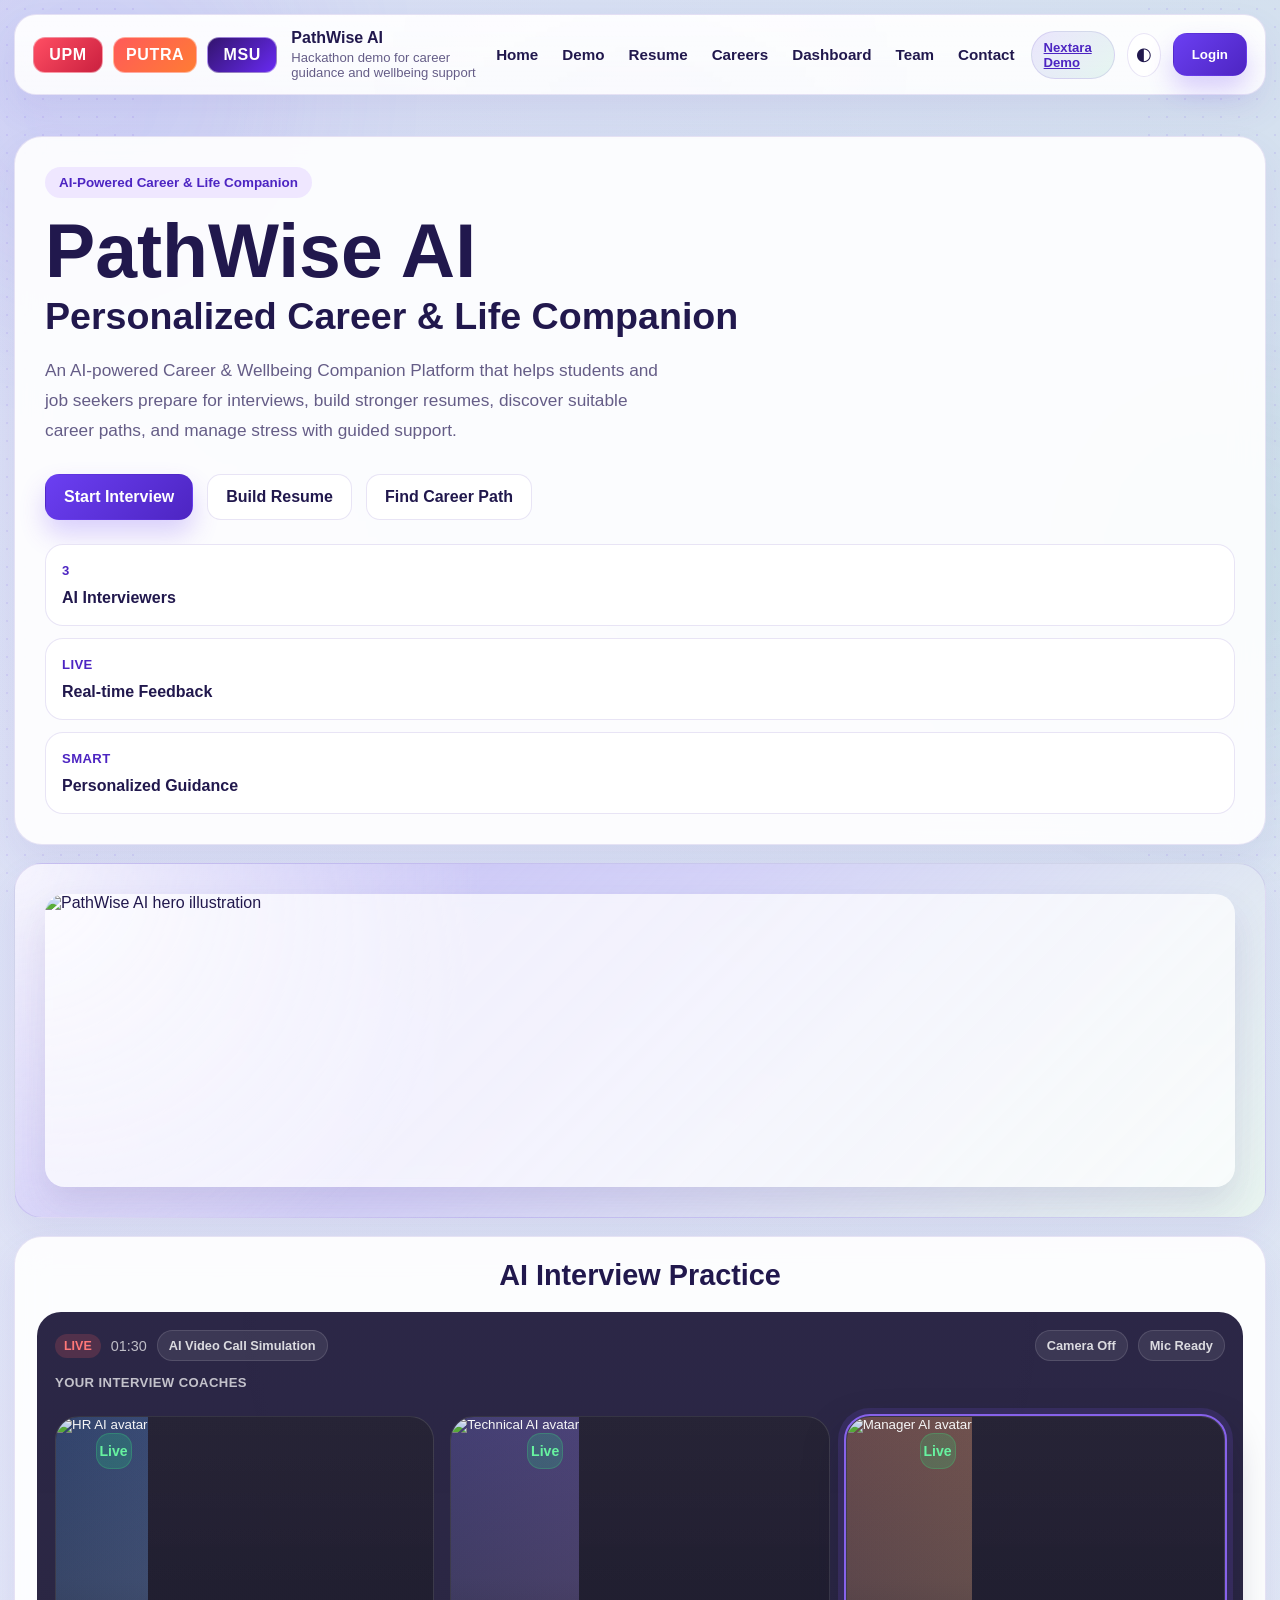
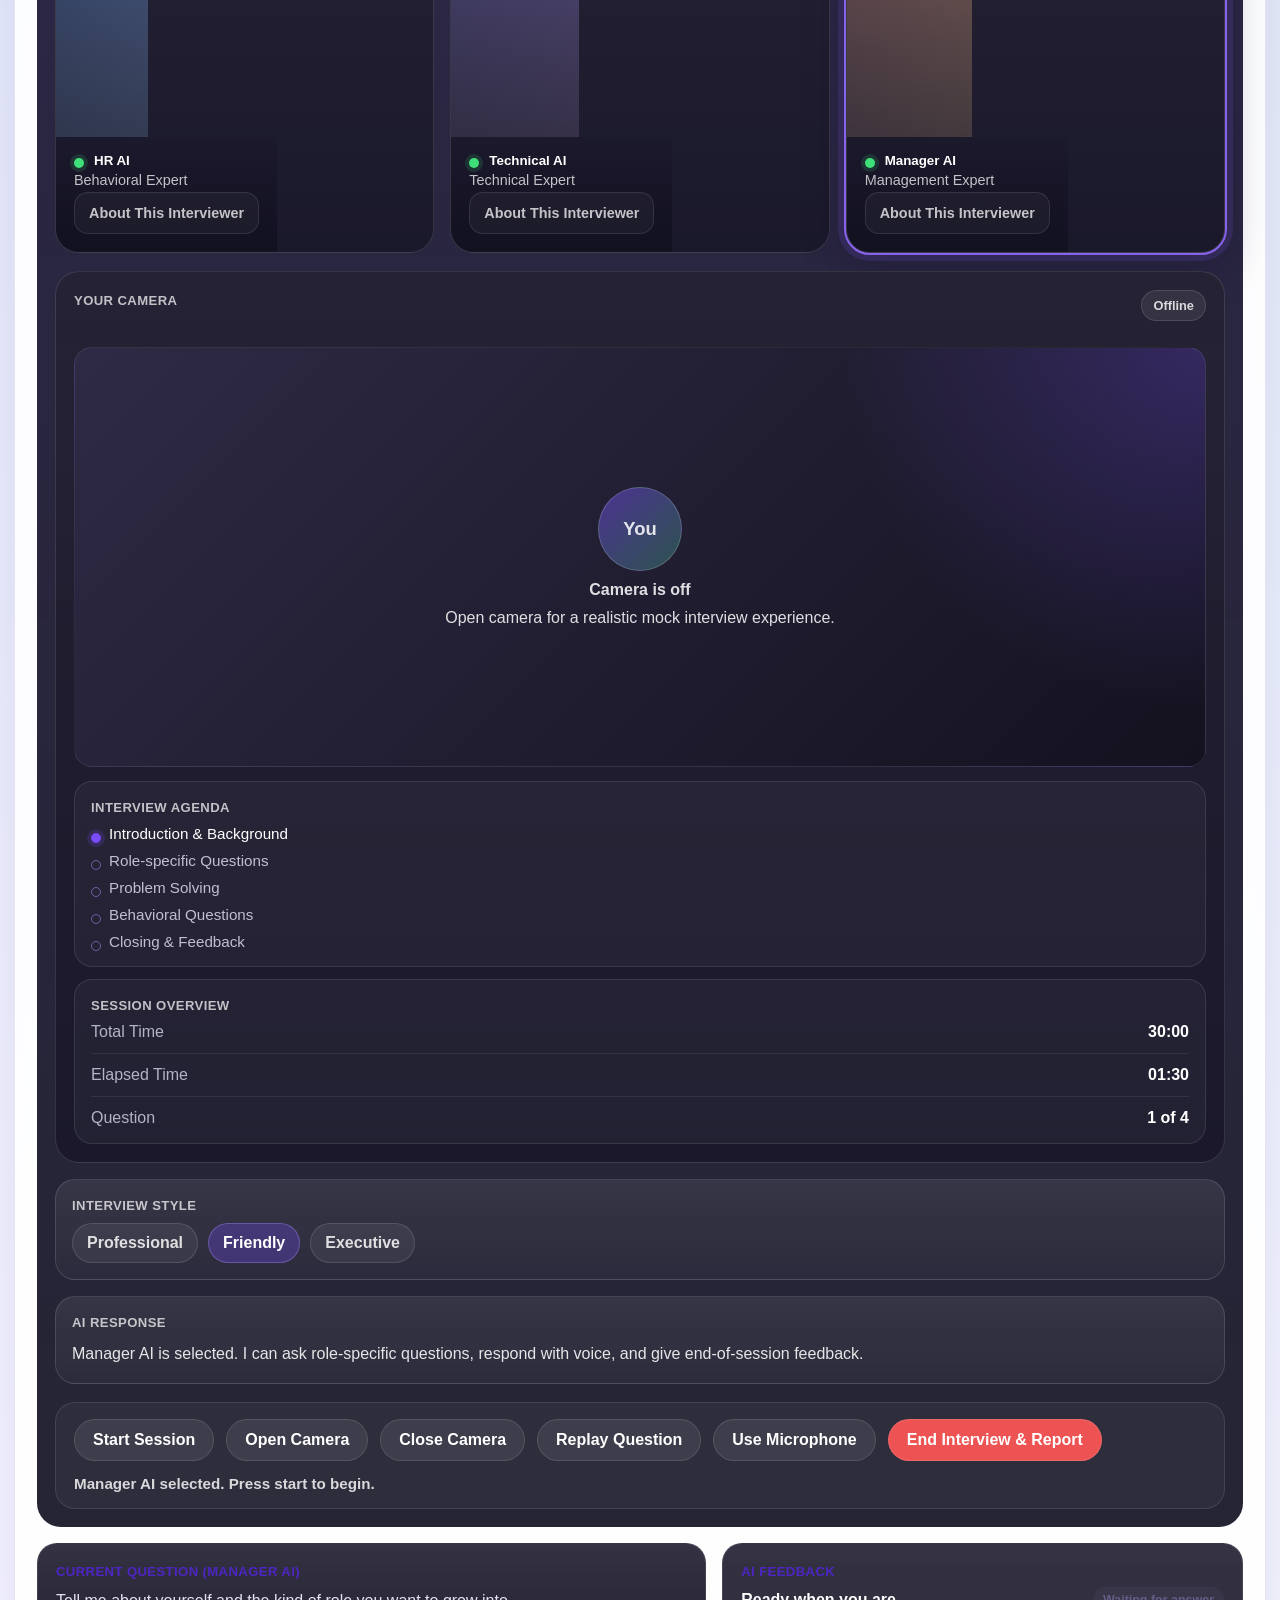
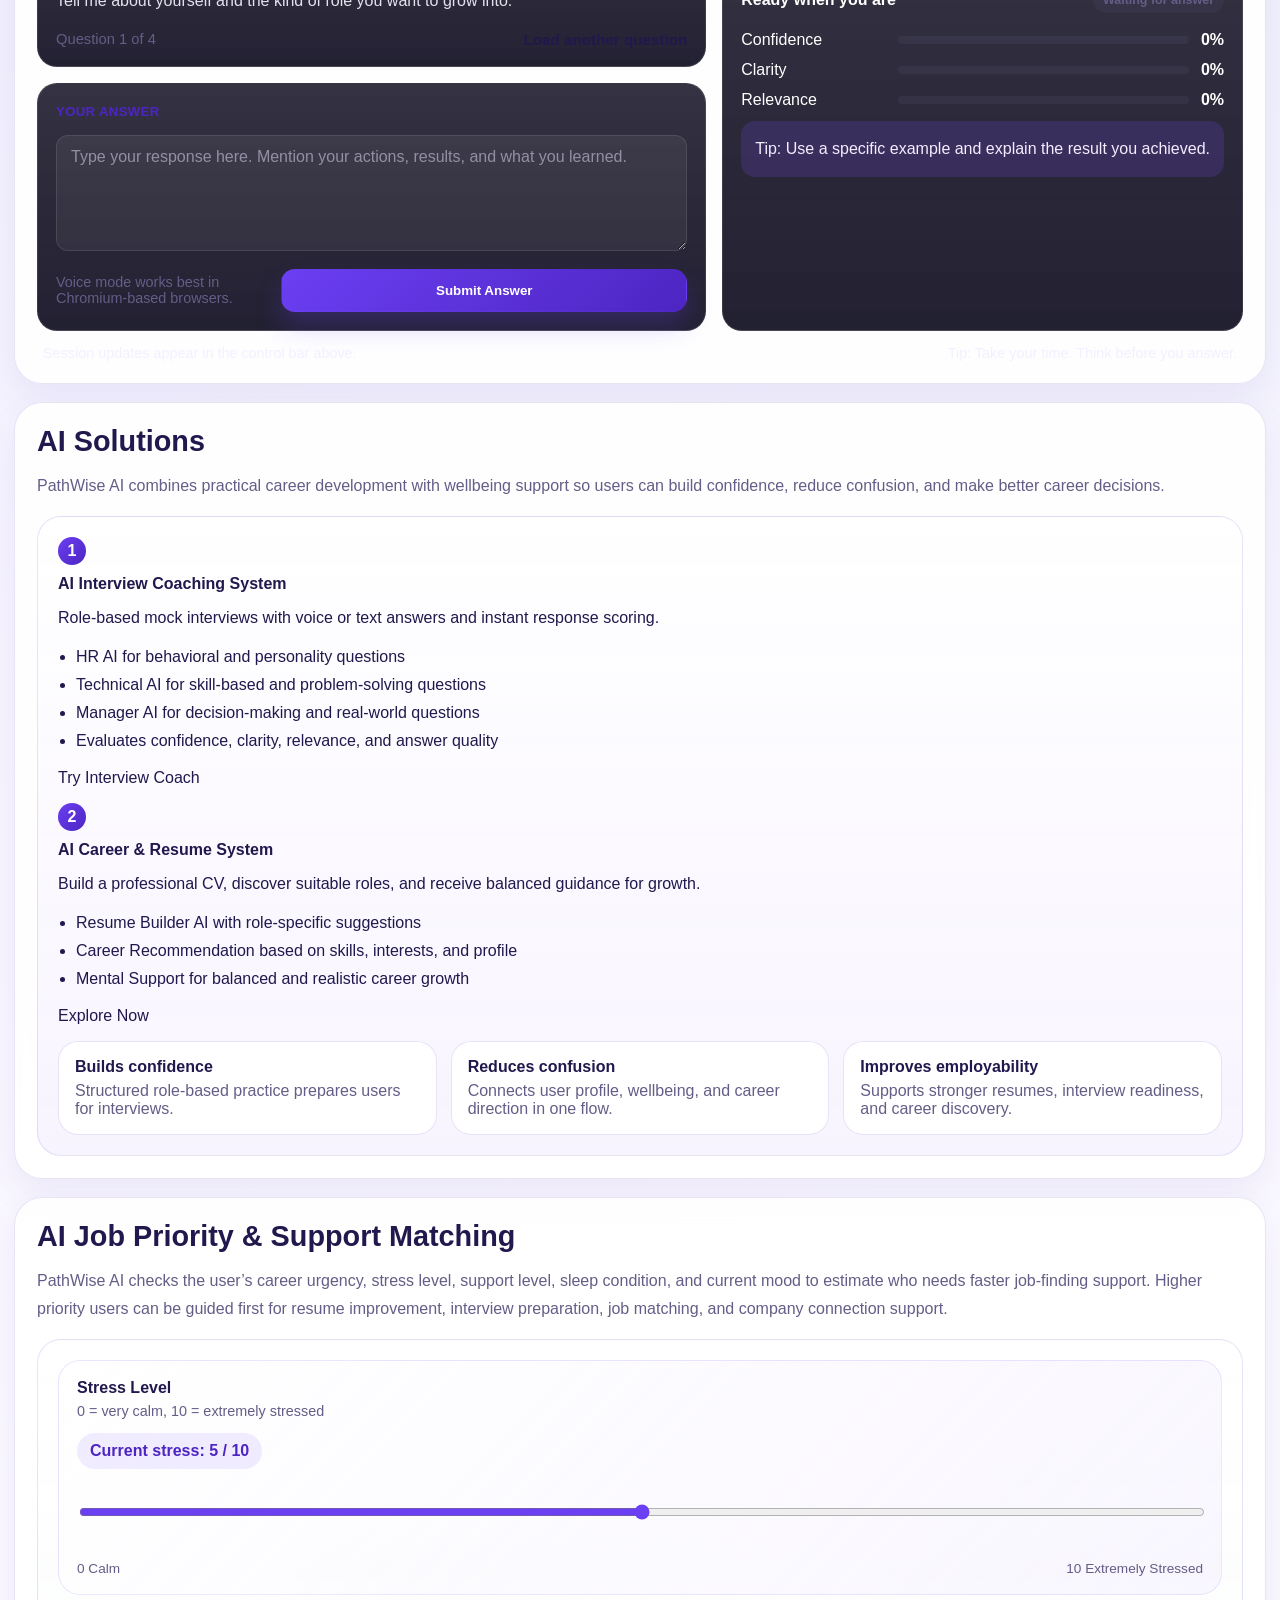
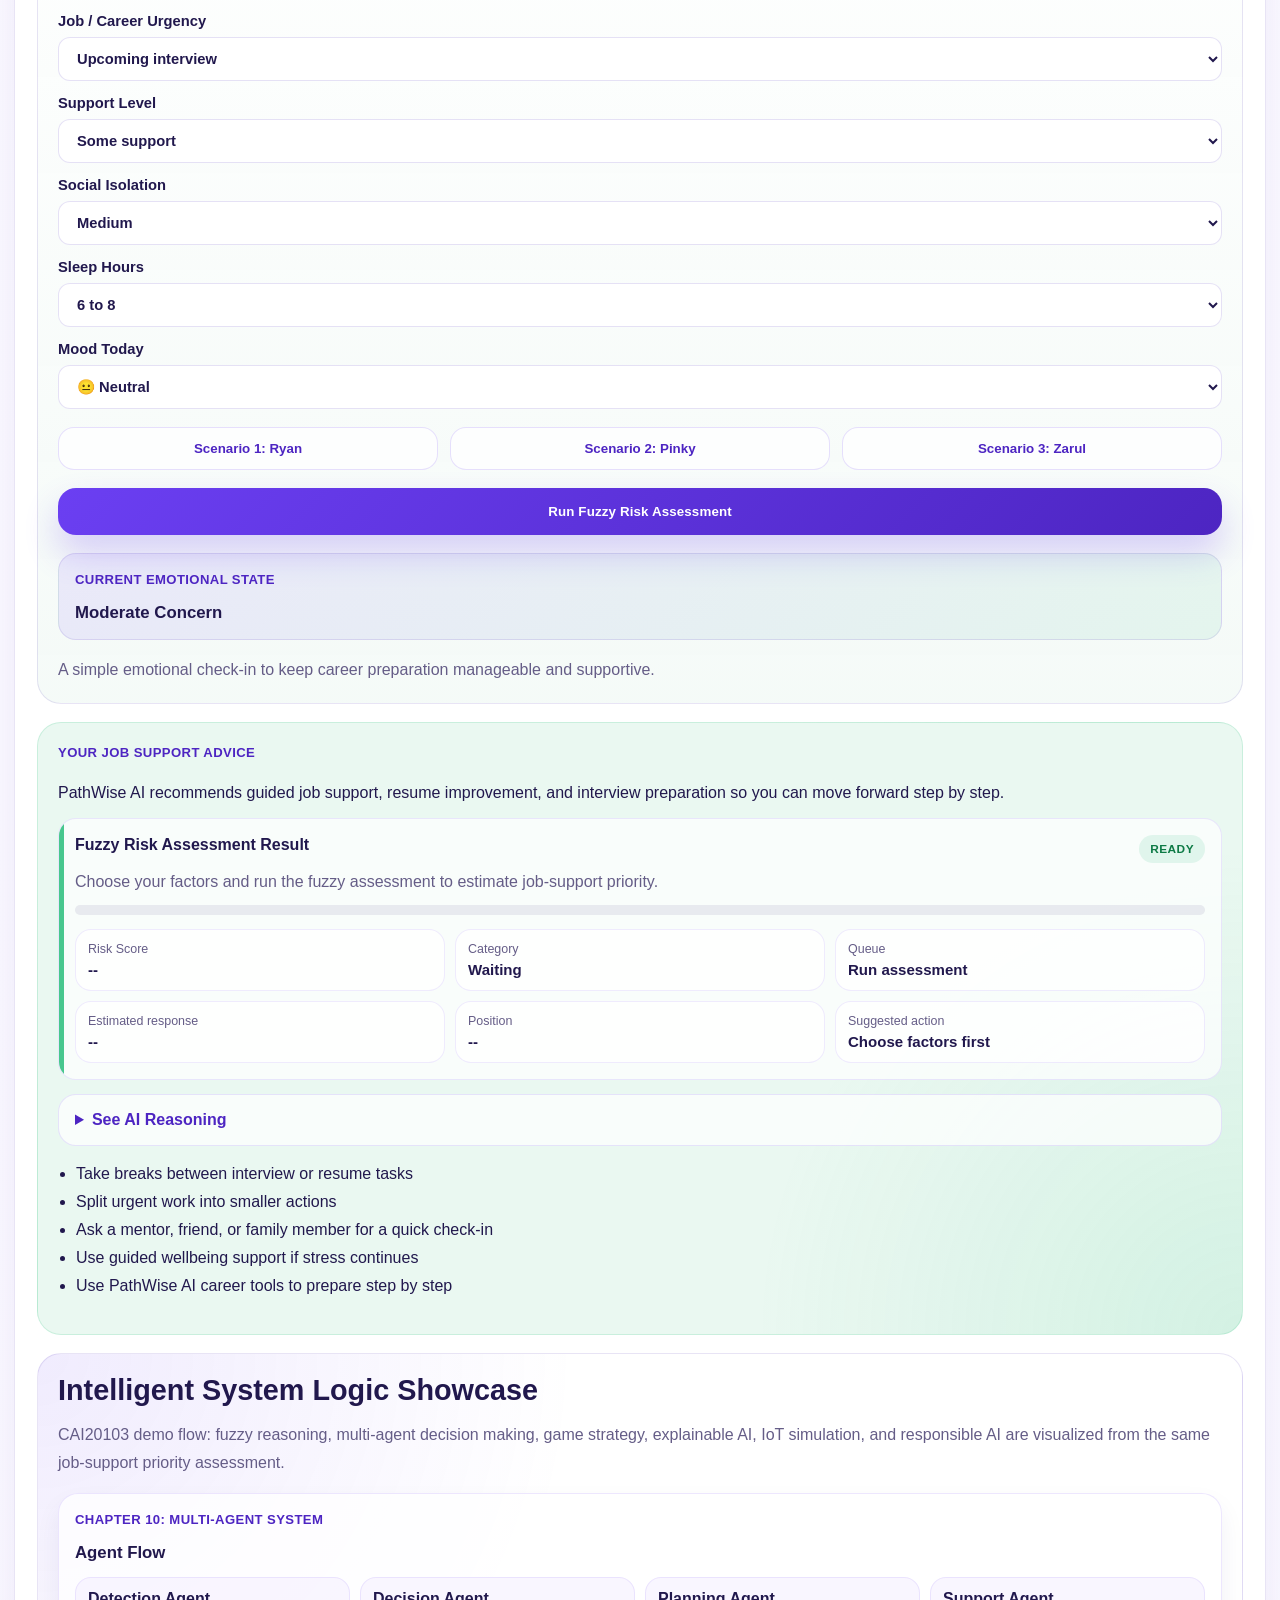
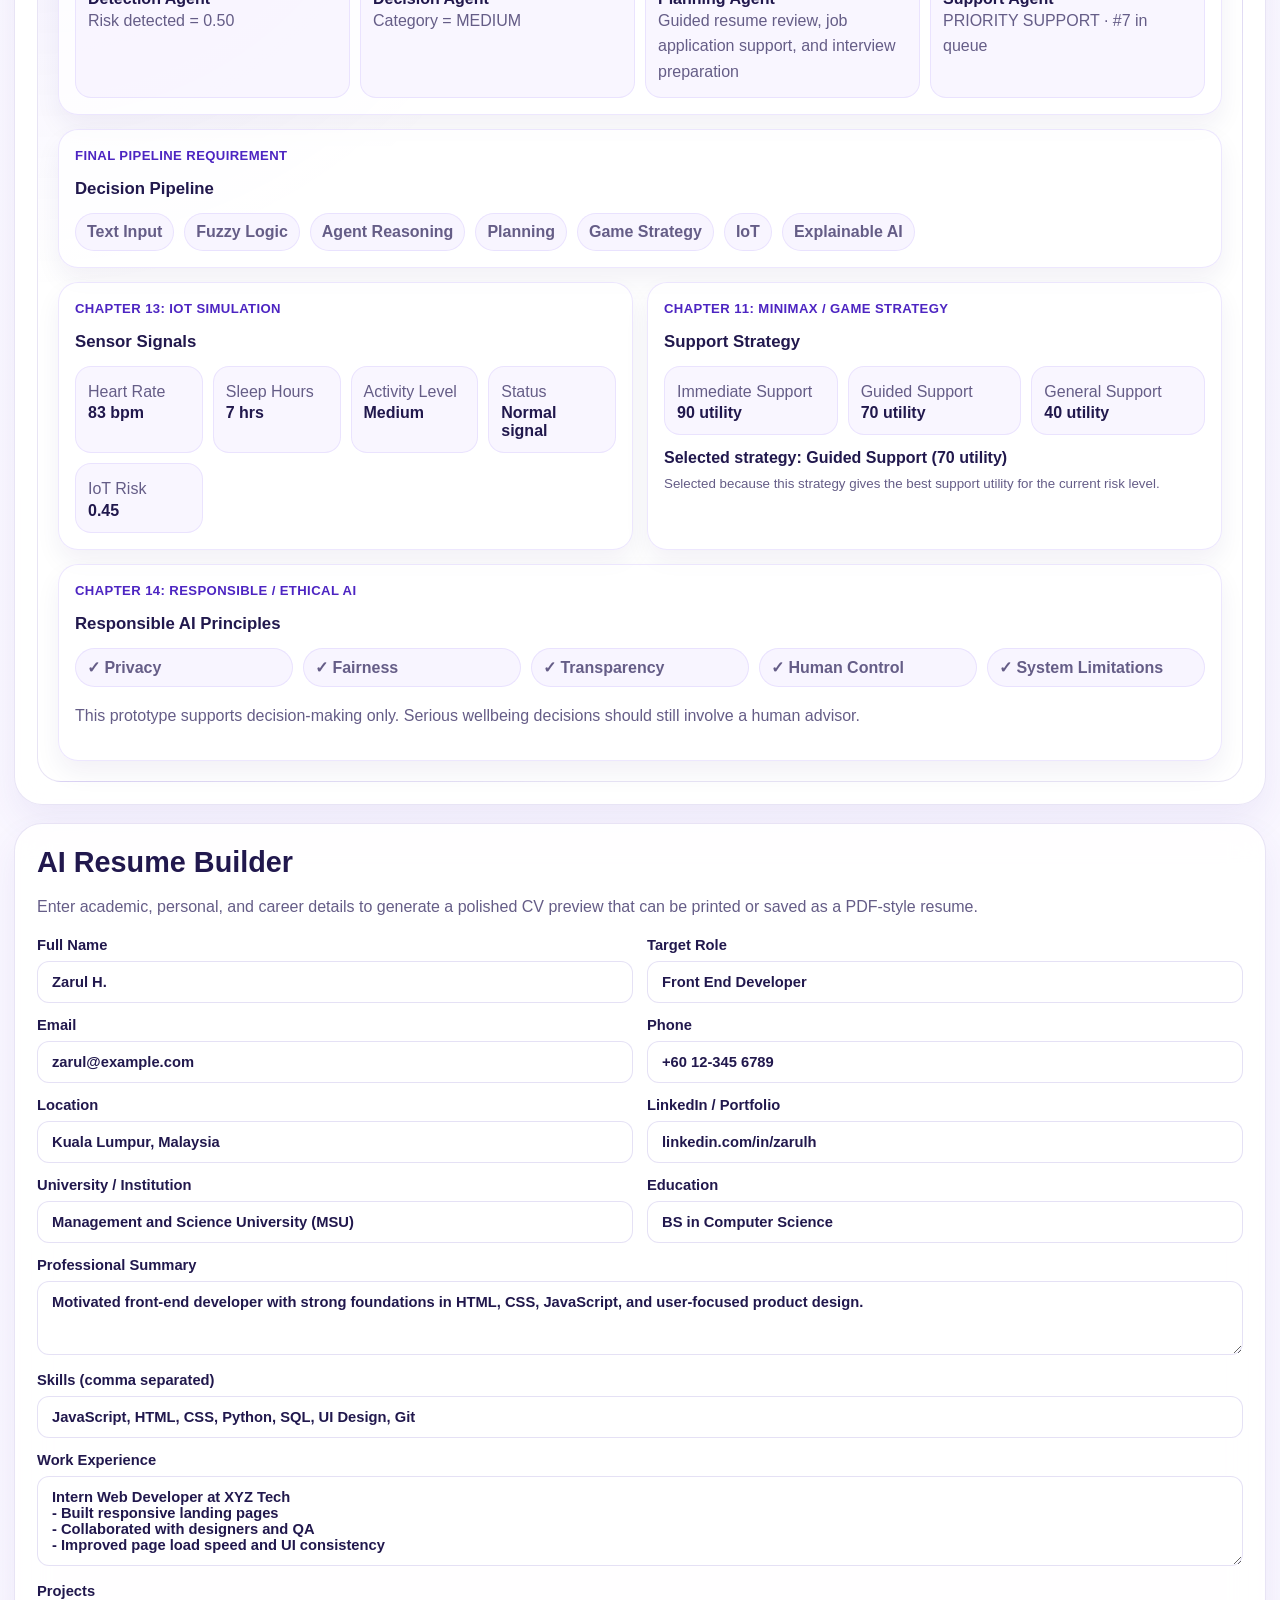
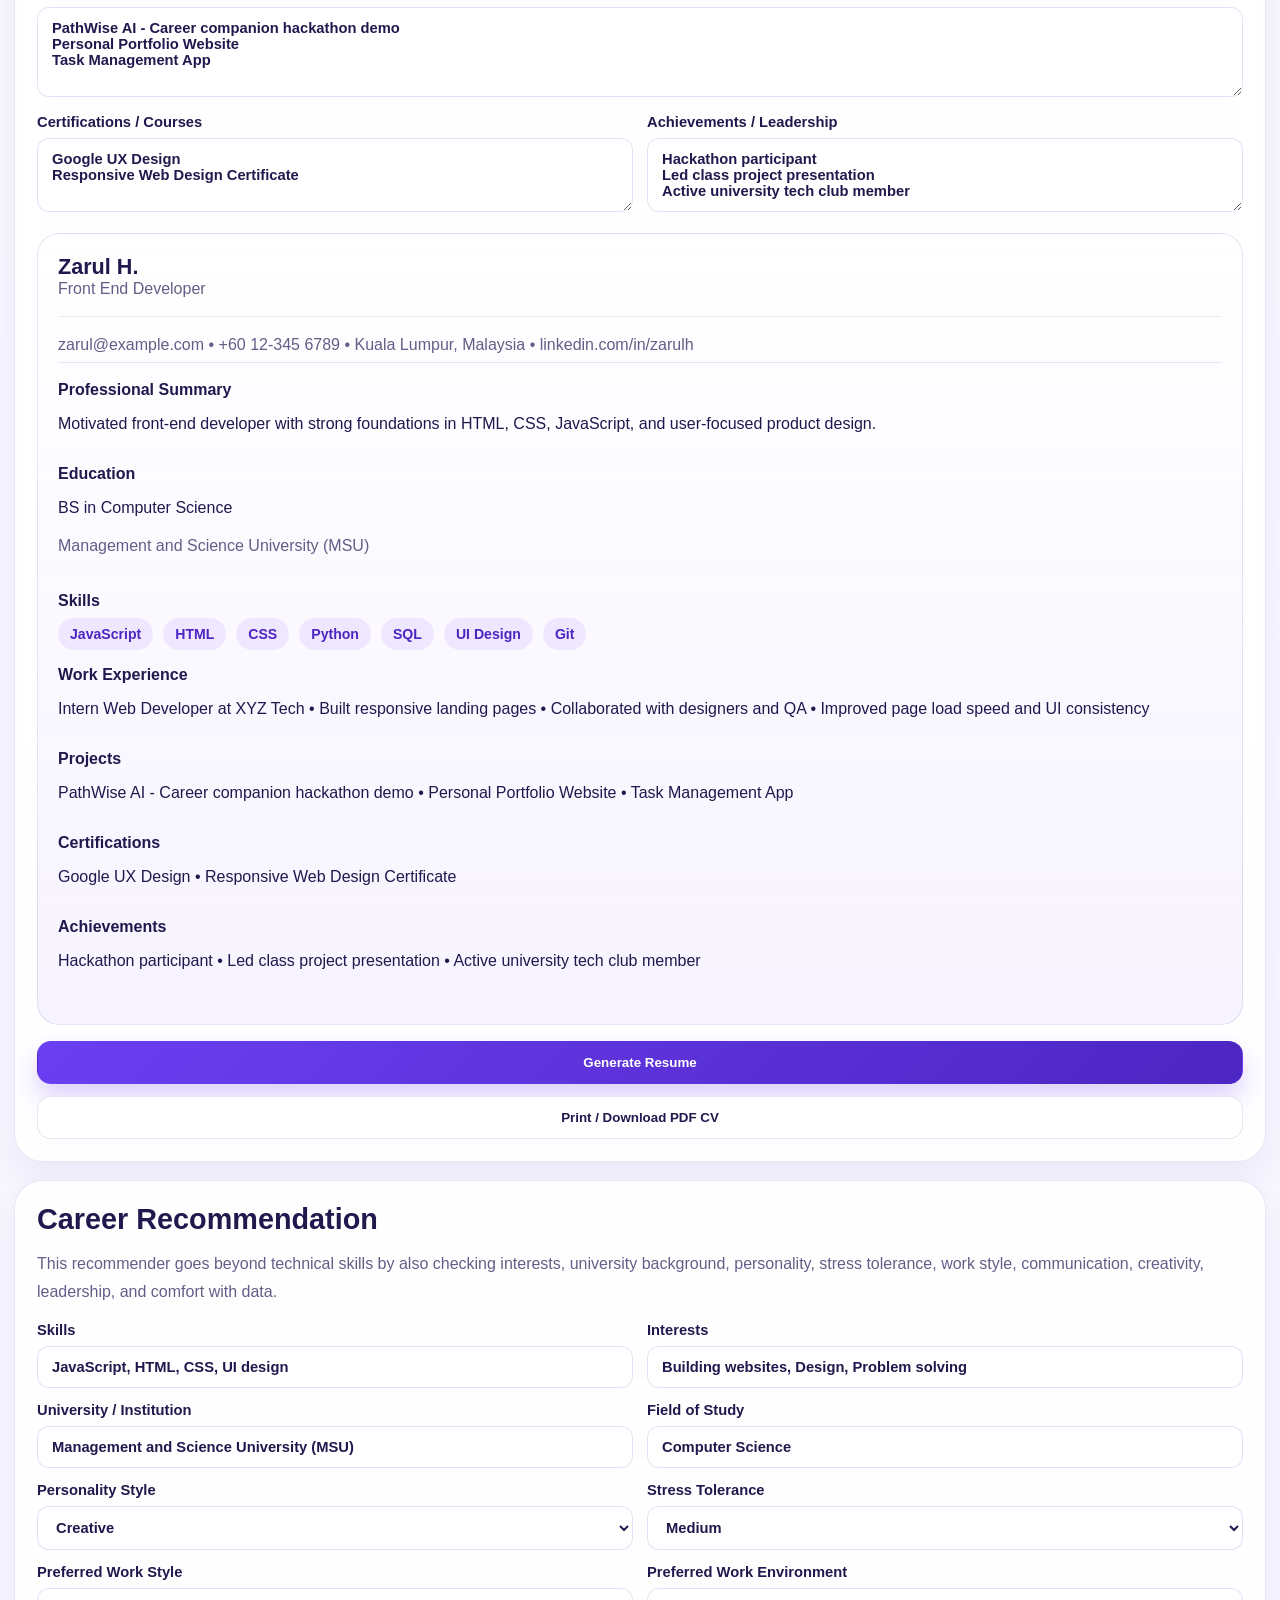
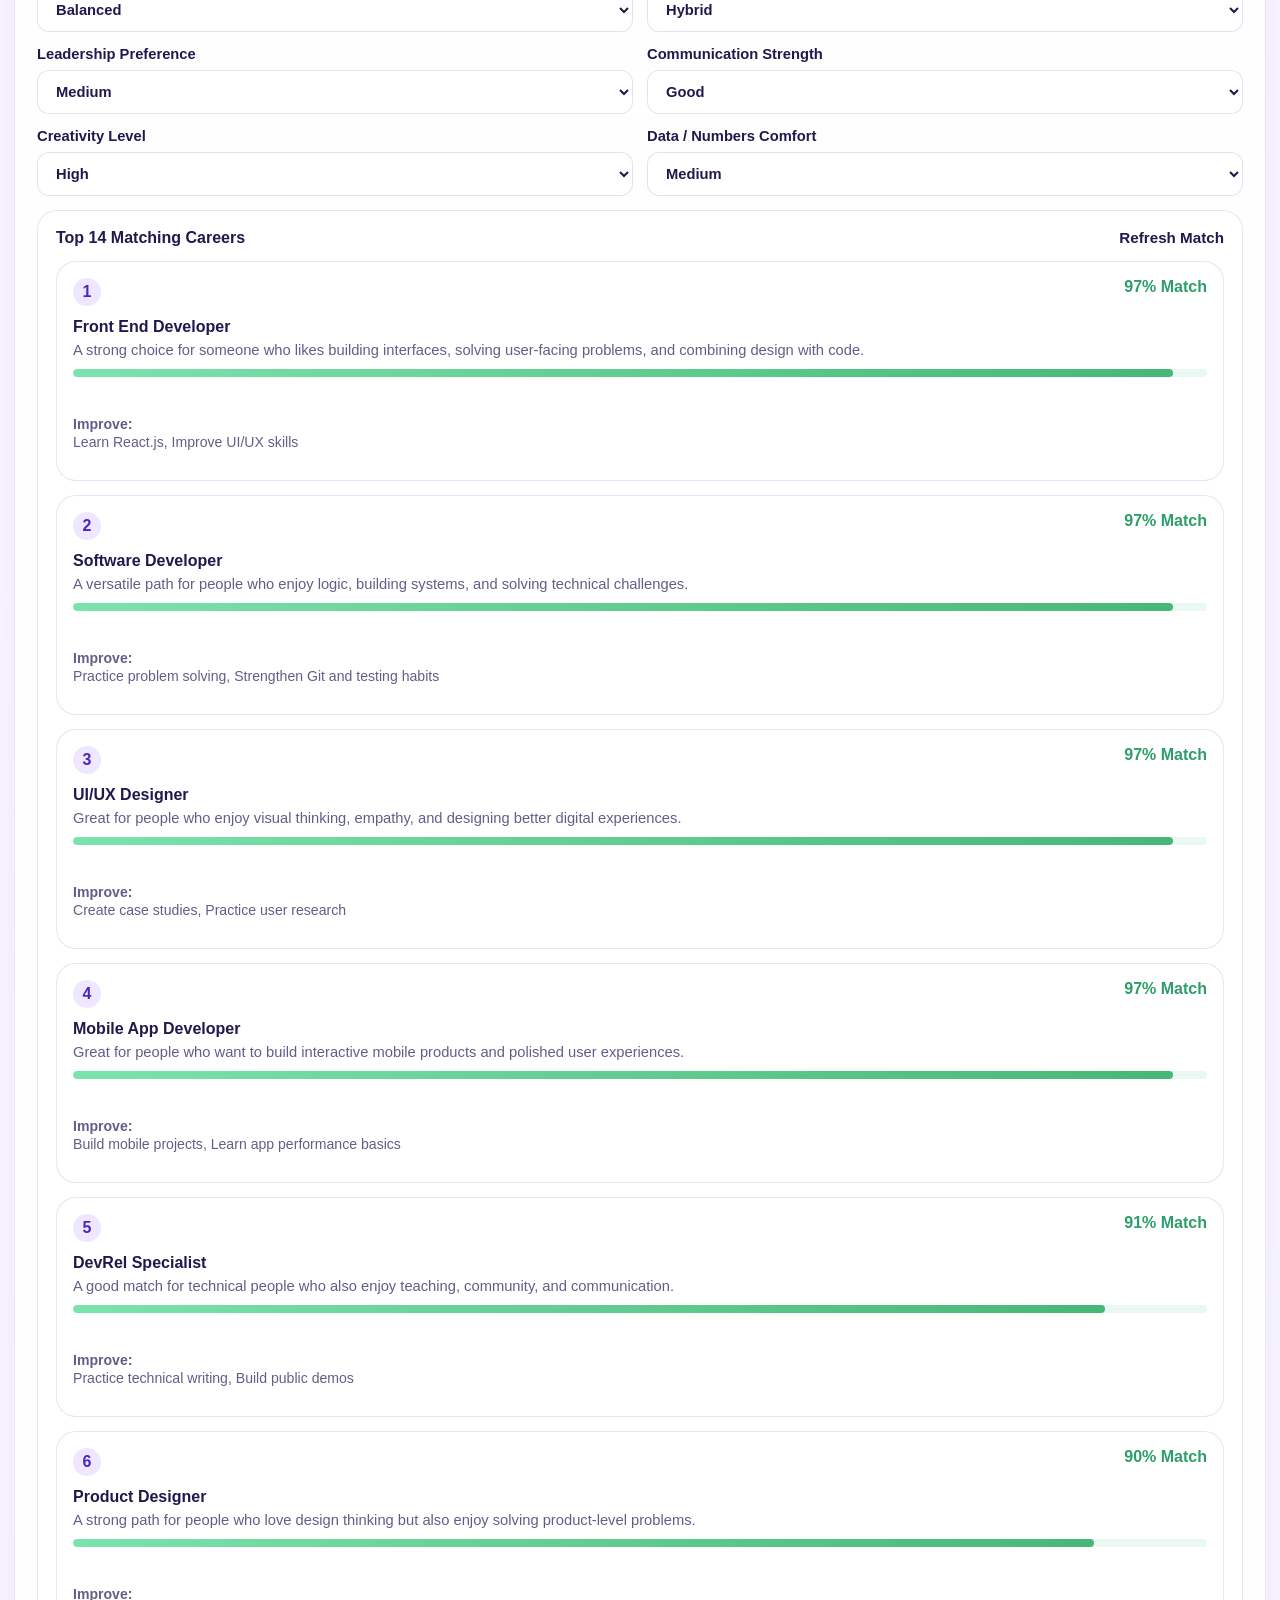
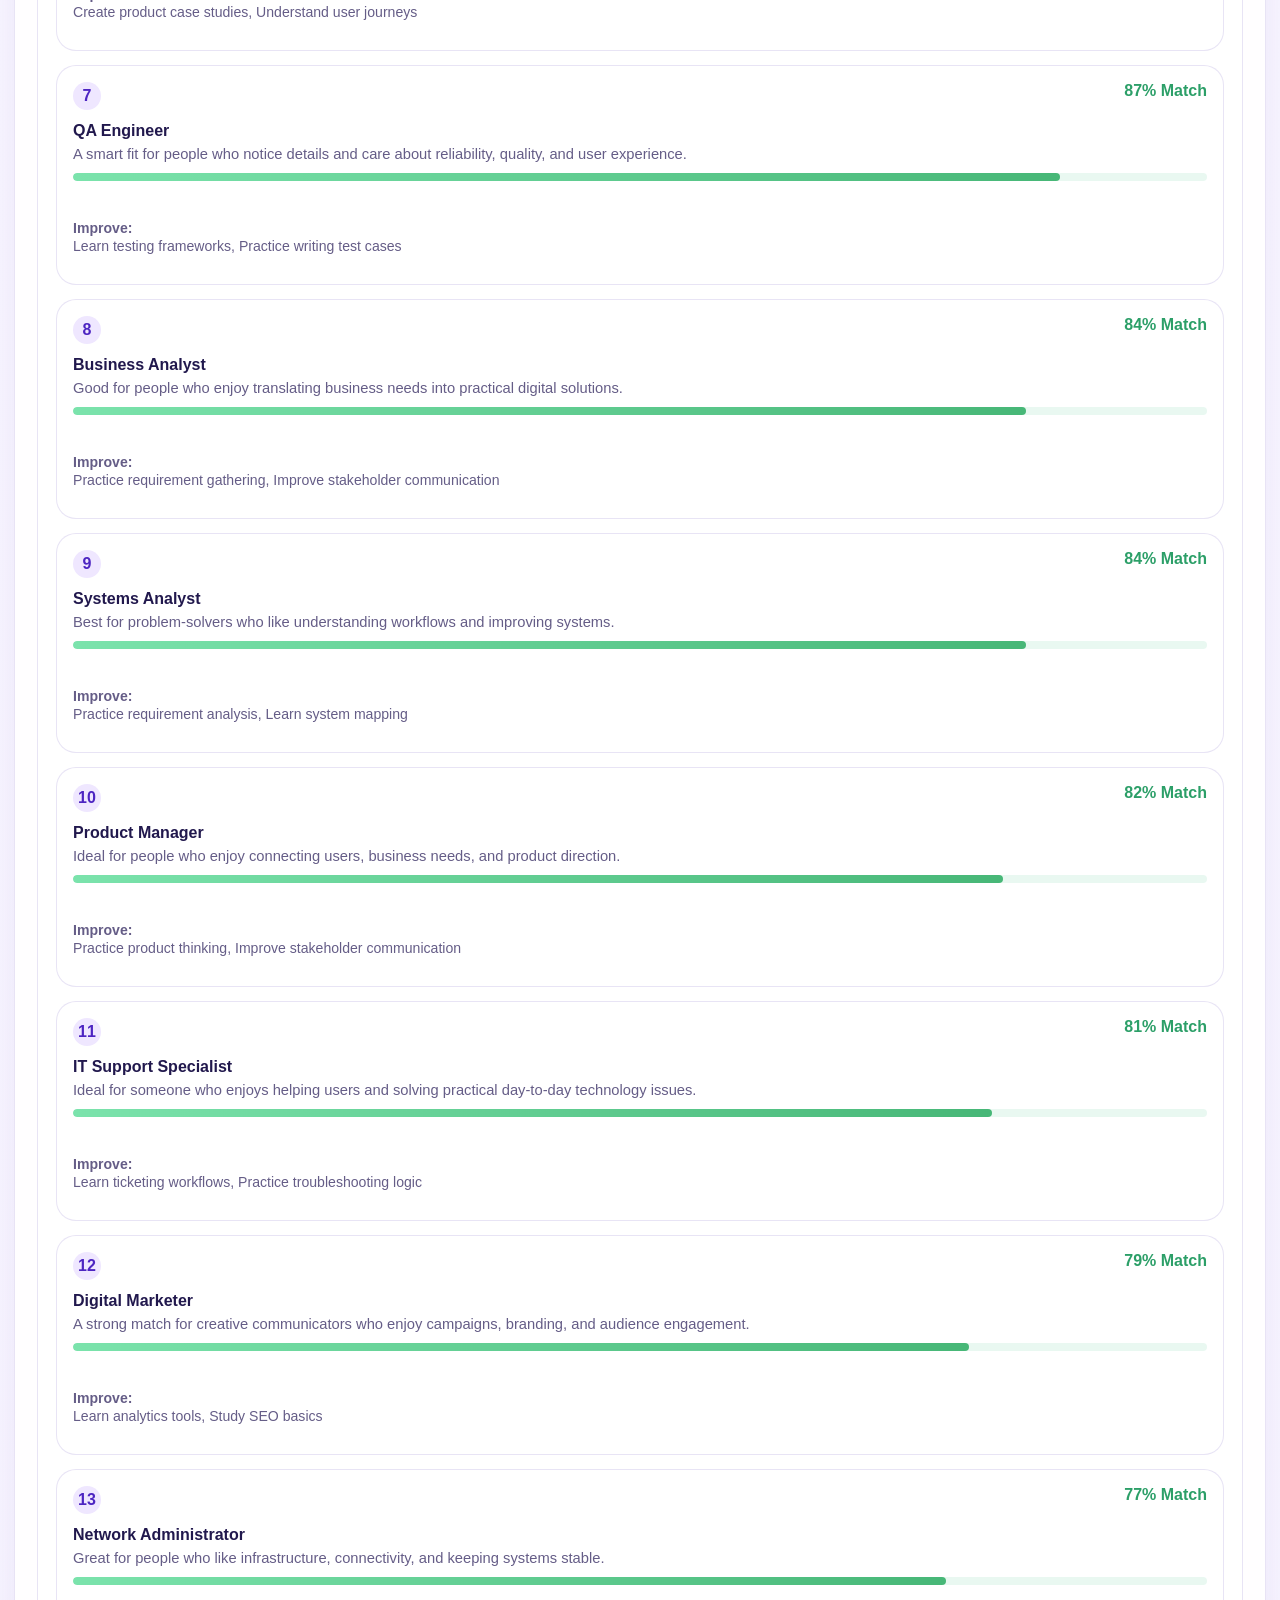
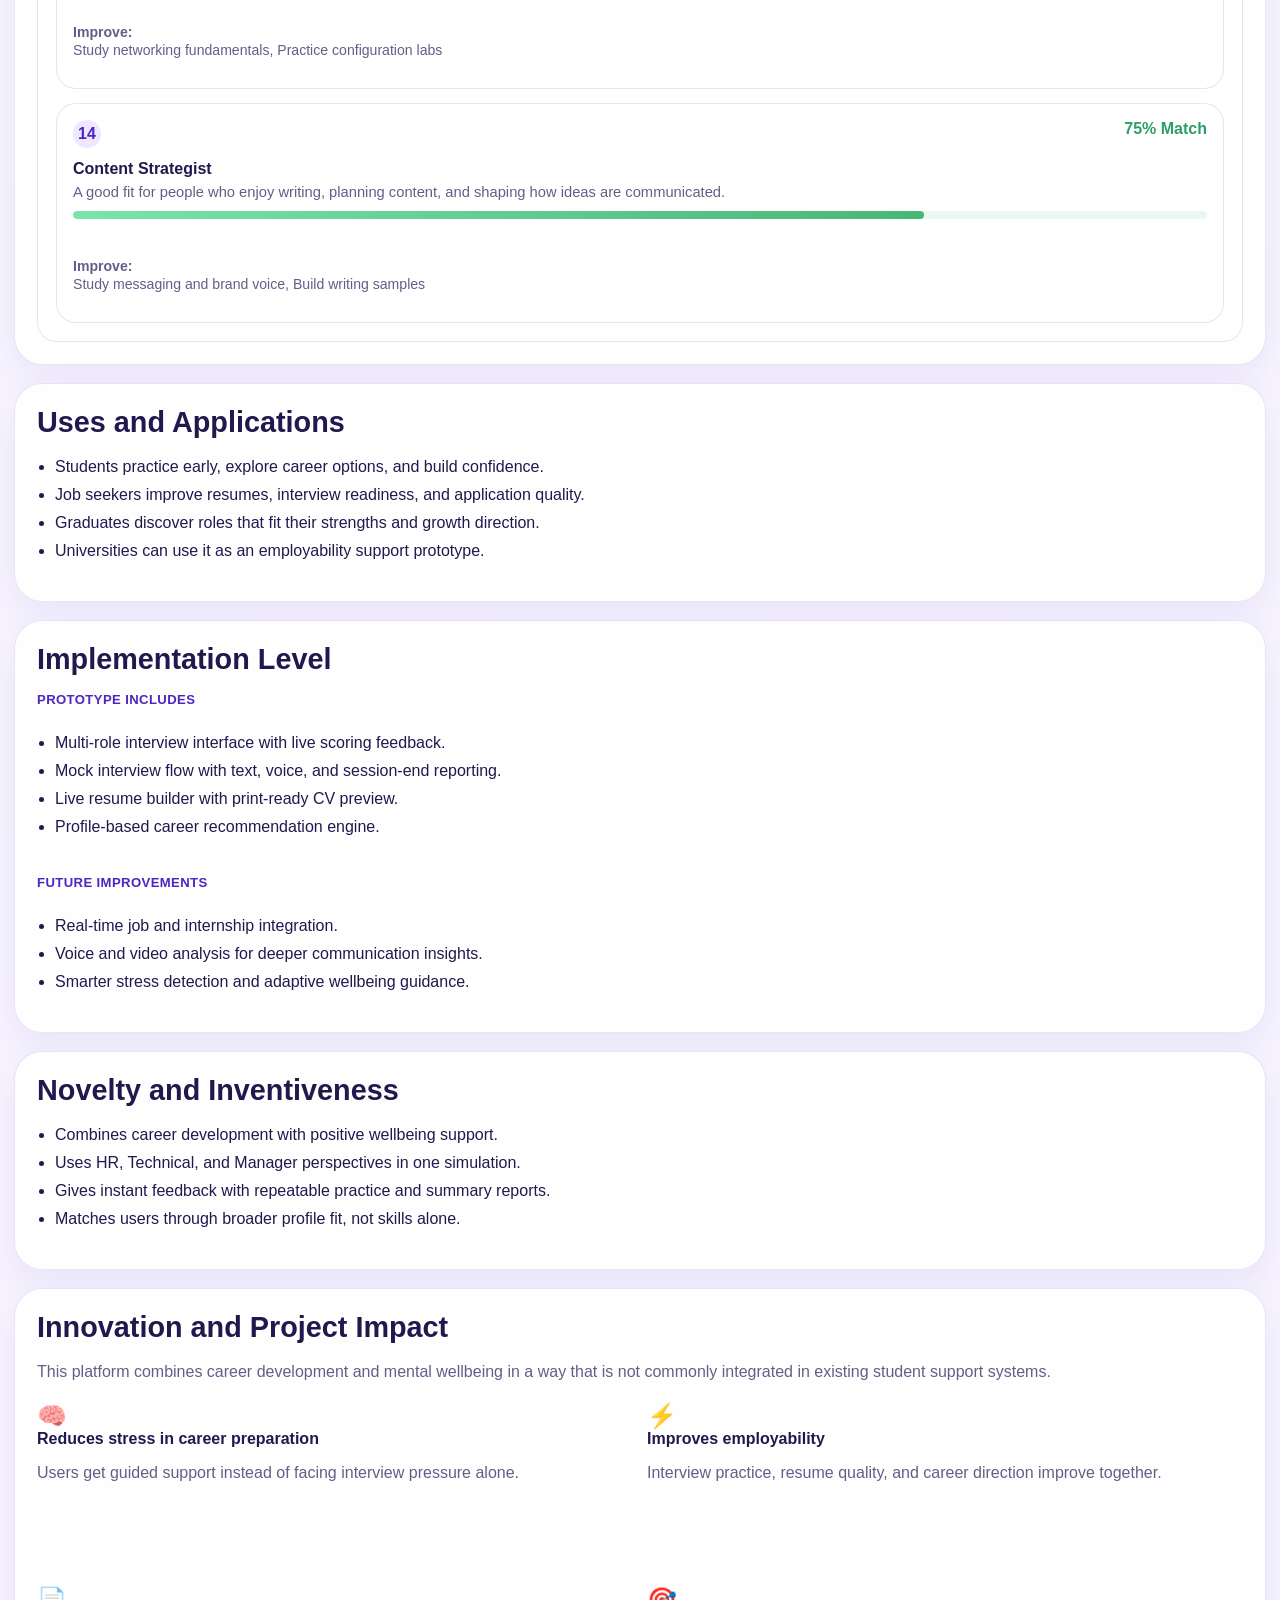
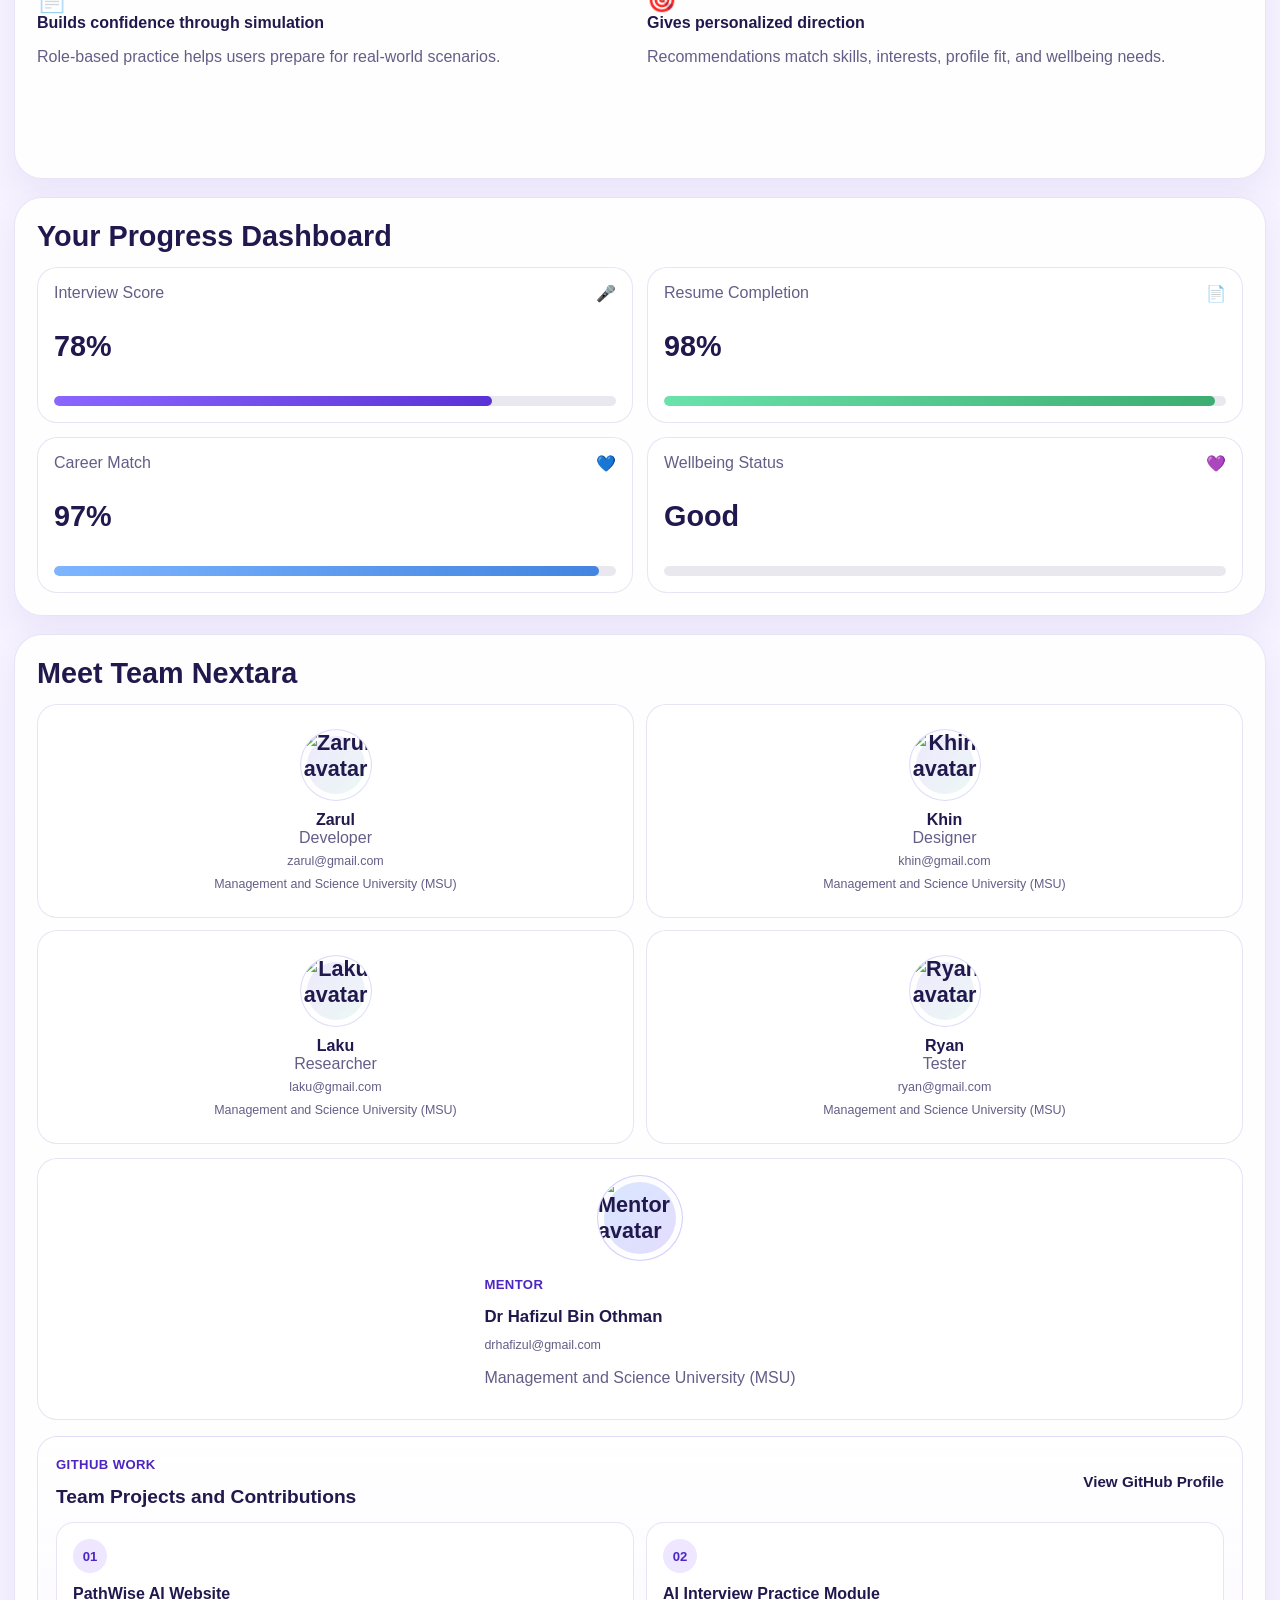
==== commit b5745d92: "Add intelligent system logic showcase" ====
--- a/index.html
+++ b/index.html
@@ -402,12 +402,14 @@
 
           <article class="section-card wellbeing-card" id="wellbeing">
             <div class="section-title">
-              <h3>Wellbeing Support</h3>
+              <h3>AI Job Priority &amp; Support Matching</h3>
             </div>
             <p class="section-lead">
-              Career growth is not only about performance. This section keeps the
-              tone positive and safe while giving supportive advice based on the
-              user’s current stress level.
+              PathWise AI checks the user’s career urgency, stress level,
+              support level, sleep condition, and current mood to estimate who
+              needs faster job-finding support. Higher priority users can be
+              guided first for resume improvement, interview preparation, job
+              matching, and company connection support.
             </p>
 
             <div class="wellbeing-layout vertical-layout">
@@ -428,17 +430,18 @@
                   <label>
                     Job / Career Urgency
                     <select id="wellbeingPressure">
-                      <option value="interview" selected>Upcoming interviews</option>
+                      <option value="interview" selected>Upcoming interview</option>
                       <option value="internship">Internship search</option>
-                      <option value="fulltime-asap">Need full-time job ASAP</option>
+                      <option value="fulltime-asap">Need full-time job urgently</option>
                       <option value="international-student">International student securing work</option>
+                      <option value="graduation">Final semester job preparation</option>
                       <option value="part-time-student">Part-time student needing income</option>
-                      <option value="financial">Financial stress</option>
-                      <option value="family">Family expectations</option>
-                      <option value="graduation">Graduation / final semester pressure</option>
-                      <option value="career-uncertain">Unsure career direction</option>
-                      <option value="applications">Job applications</option>
+                      <option value="financial">Financial pressure to find work</option>
+                      <option value="family">Family pressure to get a job</option>
+                      <option value="applications">Many job applications but no reply</option>
+                      <option value="career-uncertain">Career direction unsure</option>
                       <option value="deadlines">Assignment / workload deadlines</option>
+                      <option value="low-urgency">Low urgency / exploring only</option>
                     </select>
                   </label>
                   <label>
@@ -453,6 +456,14 @@
                     </select>
                   </label>
                   <label>
+                    Social Isolation
+                    <select id="wellbeingIsolation">
+                      <option value="low">Low (friends/family available)</option>
+                      <option value="medium" selected>Medium</option>
+                      <option value="high">High (mostly alone)</option>
+                    </select>
+                  </label>
+                  <label>
                     Sleep Hours
                     <select id="wellbeingSleep">
                       <option value="less-4">Less than 4</option>
@@ -462,13 +473,30 @@
                     </select>
                   </label>
                   <label>
-                    Energy Today
+                    Mood Today
                     <select id="wellbeingEnergy">
-                      <option value="low">Low</option>
-                      <option value="medium" selected>Medium</option>
-                      <option value="high">High</option>
+                      <option value="happy">😊 Happy</option>
+                      <option value="calm">🙂 Calm</option>
+                      <option value="relaxed">😌 Relaxed</option>
+                      <option value="neutral" selected>😐 Neutral</option>
+                      <option value="confused">😕 Confused</option>
+                      <option value="worried">😟 Worried</option>
+                      <option value="sad">😢 Sad</option>
+                      <option value="tired">😫 Tired</option>
+                      <option value="frustrated">😤 Frustrated</option>
+                      <option value="anxious">😰 Anxious</option>
+                      <option value="overwhelmed">😵 Overwhelmed</option>
+                      <option value="sleepy">😴 Sleepy</option>
+                      <option value="motivated">💪 Motivated</option>
+                      <option value="focused">🧠 Focused</option>
+                      <option value="drained">😶 Emotionally drained</option>
                     </select>
                   </label>
+                </div>
+                <div class="scenario-actions" aria-label="Demo scenarios">
+                  <button class="scenario-btn" type="button" data-scenario="ryan">Scenario 1: Ryan</button>
+                  <button class="scenario-btn" type="button" data-scenario="pinky">Scenario 2: Pinky</button>
+                  <button class="scenario-btn" type="button" data-scenario="zarul">Scenario 3: Zarul</button>
                 </div>
                 <button class="fuzzy-submit-btn" id="runFuzzyAssessmentBtn" type="button">
                   Run Fuzzy Risk Assessment
@@ -486,7 +514,9 @@
                     <span>&#10003; Stress level received</span>
                     <span>&#10003; Job urgency checked</span>
                     <span>&#10003; Support level reviewed</span>
-                    <span>&#10003; Sleep and energy considered</span>
+                    <span>&#10003; Social isolation reviewed</span>
+                    <span>&#10003; Sleep and mood considered</span>
+                    <span>&#10003; IoT signal simulated</span>
                     <span>&#10003; Fuzzy logic rules applied</span>
                   </div>
                   <p>Applying fuzzy logic rules...</p>
@@ -499,10 +529,11 @@
 
               <div class="wellbeing-advice">
                 <div class="wellbeing-advice-text">
-                  <span class="mini-label">Your Wellbeing Advice</span>
+                  <span class="mini-label">Your Job Support Advice</span>
                   <p id="wellbeingMessage">
-                    It is normal to feel this way sometimes. Take small breaks, stay
-                    positive, and focus on one step at a time.
+                    Based on your current inputs, PathWise AI can guide you with
+                    career planning, resume improvement, interview preparation,
+                    and job-matching priority.
                   </p>
                   <div class="wellbeing-summary-card fuzzy-result-card is-low" id="fuzzyResultCard">
                     <div class="fuzzy-result-head">
@@ -510,7 +541,7 @@
                       <span class="risk-badge low" id="fuzzyCategoryBadge">READY</span>
                     </div>
                     <p id="wellbeingSummary">
-                      Choose your factors and run the fuzzy assessment to estimate wellbeing support priority.
+                      Choose your factors and run the fuzzy assessment to estimate job-support priority.
                     </p>
                     <div class="risk-meter">
                       <div class="risk-meter-fill" id="fuzzyRiskMeter"></div>
@@ -548,13 +579,23 @@
                       <span>Stress: <strong id="reasonStress">0.6</strong></span>
                       <span>Urgency: <strong id="reasonUrgency">0.9</strong></span>
                       <span>Support: <strong id="reasonSupport">0.5</strong></span>
+                      <span>Social Isolation: <strong id="reasonIsolation">0.5</strong></span>
                       <span>Sleep risk: <strong id="reasonSleep">0.3</strong></span>
-                      <span>Energy risk: <strong id="reasonEnergy">0.5</strong></span>
+                      <span>Mood risk: <strong id="reasonEnergy">0.5</strong></span>
+                      <span>IoT Risk: <strong id="reasonIotRisk">0.3</strong></span>
                       <span>Rule: <strong id="reasonRule">IF stress HIGH AND urgency HIGH THEN risk HIGH</strong></span>
                       <span>Fuzzy: <strong id="reasonFuzzy">min(0.6,0.9)=0.6</strong></span>
                       <span>Final: <strong id="reasonFinal">max(0.6,0.5)=0.6</strong></span>
                       <span>Category: <strong id="reasonCategory">MEDIUM</strong></span>
-                    </div>
+                      <span>Queue: <strong id="reasonQueue">PRIORITY SUPPORT</strong></span>
+                      <span>Estimated Response: <strong id="reasonWait">12-24 hrs</strong></span>
+                      <span>Suggested Action: <strong id="reasonAction">Guided support</strong></span>
+                    </div>
+                    <p class="reason-explain" id="reasonExplain">
+                      Based on the given stress, urgency, support, social isolation,
+                      sleep, mood, and IoT signals, the system explains why this queue
+                      was selected.
+                    </p>
                     <pre><code>high_risk(Person,Degree):-
 stress(Person,S),
 urgency(Person,U),
@@ -563,9 +604,10 @@
 final_risk(Person,FinalDegree):-
     high_risk(Person,D1),
     support_risk(Person,D2),
-    sleep_risk(Person,D3),
-    energy_risk(Person,D4),
-    FinalDegree is max(D1,max(D2,max(D3,D4))).</code></pre>
+    isolation_risk(Person,D3),
+    sleep_risk(Person,D4),
+    mood_risk(Person,D5),
+    FinalDegree is max(D1,max(D2,max(D3,max(D4,D5)))).</code></pre>
                     <small>This is a frontend demo showing how fuzzy logic reasoning can be represented in a real user interface.</small>
                   </details>
                   <ul class="bullet-list compact" id="wellbeingTips">
@@ -577,15 +619,101 @@
                 </div>
               </div>
             </div>
+            <div class="intelligent-showcase" id="logic-showcase">
+              <div class="section-title">
+                <h3>Intelligent System Logic Showcase</h3>
+              </div>
+              <p class="section-lead">
+                CAI20103 demo flow: fuzzy reasoning, multi-agent decision making,
+                game strategy, explainable AI, IoT simulation, and responsible AI
+                are visualized from the same job-support priority assessment.
+              </p>
+
+              <div class="intelligent-showcase-grid">
+                <div class="logic-card agent-card">
+                  <span class="mini-label">Chapter 10: Multi-Agent System</span>
+                  <h4>Agent Flow</h4>
+                  <div class="agent-flow">
+                    <div>
+                      <strong>Detection Agent</strong>
+                      <span id="agentDetection">Risk detected = --</span>
+                    </div>
+                    <div>
+                      <strong>Decision Agent</strong>
+                      <span id="agentDecision">Category = Waiting</span>
+                    </div>
+                    <div>
+                      <strong>Planning Agent</strong>
+                      <span id="agentPlanning">Plan = Run assessment</span>
+                    </div>
+                    <div>
+                      <strong>Support Agent</strong>
+                      <span id="agentSupport">Queue = --</span>
+                    </div>
+                  </div>
+                </div>
+
+                <div class="logic-card pipeline-card">
+                  <span class="mini-label">Final Pipeline Requirement</span>
+                  <h4>Decision Pipeline</h4>
+                  <div class="pipeline-steps">
+                    <span data-pipeline-step="text">Text Input</span>
+                    <span data-pipeline-step="fuzzy">Fuzzy Logic</span>
+                    <span data-pipeline-step="agent">Agent Reasoning</span>
+                    <span data-pipeline-step="planning">Planning</span>
+                    <span data-pipeline-step="minimax">Game Strategy</span>
+                    <span data-pipeline-step="iot">IoT</span>
+                    <span data-pipeline-step="xai">Explainable AI</span>
+                  </div>
+                </div>
+
+                <div class="logic-card iot-card">
+                  <span class="mini-label">Chapter 13: IoT Simulation</span>
+                  <h4>Sensor Signals</h4>
+                  <div class="iot-grid">
+                    <div><span>Heart Rate</span><strong id="iotHeartRate">82 bpm</strong></div>
+                    <div><span>Sleep Hours</span><strong id="iotSleepHours">7 hrs</strong></div>
+                    <div><span>Activity Level</span><strong id="iotActivity">Medium</strong></div>
+                    <div><span>Status</span><strong id="iotStatus">Normal</strong></div>
+                    <div><span>IoT Risk</span><strong id="iotRisk">0.30</strong></div>
+                  </div>
+                </div>
+
+                <div class="logic-card minimax-card">
+                  <span class="mini-label">Chapter 11: Minimax / Game Strategy</span>
+                  <h4>Support Strategy</h4>
+                  <div class="utility-list">
+                    <div><span>Immediate Support</span><strong>90 utility</strong></div>
+                    <div><span>Guided Support</span><strong>70 utility</strong></div>
+                    <div><span>General Support</span><strong>40 utility</strong></div>
+                  </div>
+                  <p><strong id="minimaxStrategy">Selected strategy: Waiting</strong></p>
+                  <small id="minimaxReason">Selected after the fuzzy risk score is calculated.</small>
+                </div>
+
+                <div class="logic-card ethics-card">
+                  <span class="mini-label">Chapter 14: Responsible / Ethical AI</span>
+                  <h4>Responsible AI Principles</h4>
+                  <div class="ethics-list">
+                    <span>&#10003; Privacy</span>
+                    <span>&#10003; Fairness</span>
+                    <span>&#10003; Transparency</span>
+                    <span>&#10003; Human Control</span>
+                    <span>&#10003; System Limitations</span>
+                  </div>
+                  <p>This prototype supports decision-making only. Serious wellbeing decisions should still involve a human advisor.</p>
+                </div>
+              </div>
+            </div>
             <div class="wellbeing-modal hidden" id="wellbeingAssessmentModal" aria-hidden="true">
               <button class="wellbeing-modal-backdrop" id="wellbeingModalBackdrop" type="button" aria-label="Close assessment result"></button>
               <div class="wellbeing-modal-dialog" role="dialog" aria-modal="true" aria-labelledby="wellbeingModalTitle">
                 <span class="eyebrow">Assessment Complete</span>
                 <h3 id="wellbeingModalTitle">Your fuzzy risk level: <span id="modalRiskCategory">LOW</span></h3>
-                <p>Queue: <strong id="modalQueue">STANDARD ACCESS</strong></p>
+                <p>Queue: <strong id="modalQueue">STANDARD SUPPORT</strong></p>
                 <p>Estimated support: <strong id="modalWait">2-3 days</strong></p>
                 <p>Position: <strong id="modalPosition">#18 in queue</strong></p>
-                <p>PathWise AI will use this priority level to guide the next career support action.</p>
+                <p>PathWise AI will use this priority level to decide how quickly the user should receive AI job-matching, resume, interview, and company connection support.</p>
                 <button class="primary-btn" id="wellbeingModalOk" type="button">OK</button>
               </div>
             </div>
--- a/style.css
+++ b/style.css
@@ -1813,6 +1813,31 @@
   font-weight: 700;
 }
 
+.scenario-actions {
+  display: grid;
+  grid-template-columns: repeat(3, minmax(0, 1fr));
+  gap: 12px;
+  margin-top: 18px;
+}
+
+.scenario-btn {
+  padding: 13px 14px;
+  border-radius: 16px;
+  border: 1px solid rgba(107, 63, 242, 0.16);
+  color: var(--primary-dark);
+  cursor: pointer;
+  font-weight: 900;
+  background: rgba(255, 255, 255, 0.76);
+  transition: transform 0.25s ease, box-shadow 0.25s ease, border-color 0.25s ease;
+}
+
+.scenario-btn:hover,
+.scenario-btn.active {
+  transform: translateY(-2px);
+  border-color: rgba(107, 63, 242, 0.36);
+  box-shadow: 0 14px 28px rgba(107, 63, 242, 0.12);
+}
+
 .wellbeing-status-pill {
   padding: 16px;
   border-radius: 18px;
@@ -2085,6 +2110,134 @@
   background: #20163f;
 }
 
+.reason-explain {
+  margin: 14px 0 0;
+  color: var(--muted);
+  line-height: 1.7;
+}
+
+.intelligent-showcase {
+  margin-top: 18px;
+  padding: 20px;
+  border-radius: 24px;
+  border: 1px solid var(--stroke);
+  background:
+    radial-gradient(circle at top left, rgba(107, 63, 242, 0.1), transparent 34%),
+    rgba(255, 255, 255, 0.76);
+}
+
+.intelligent-showcase-grid {
+  display: grid;
+  grid-template-columns: repeat(2, minmax(0, 1fr));
+  gap: 14px;
+}
+
+.logic-card {
+  padding: 16px;
+  border-radius: 20px;
+  border: 1px solid rgba(107, 63, 242, 0.12);
+  background: rgba(255, 255, 255, 0.78);
+  box-shadow: 0 12px 26px rgba(42, 24, 102, 0.06);
+}
+
+.logic-card h4 {
+  margin: 8px 0 14px;
+  font-size: 1.05rem;
+}
+
+.agent-card,
+.pipeline-card {
+  grid-column: span 2;
+}
+
+.agent-flow,
+.iot-grid,
+.utility-list,
+.ethics-list {
+  display: grid;
+  gap: 10px;
+}
+
+.agent-flow {
+  grid-template-columns: repeat(4, minmax(0, 1fr));
+}
+
+.agent-flow div,
+.iot-grid div,
+.utility-list div {
+  padding: 12px;
+  border-radius: 16px;
+  border: 1px solid rgba(107, 63, 242, 0.1);
+  background: rgba(247, 243, 255, 0.74);
+}
+
+.agent-flow strong,
+.agent-flow span,
+.iot-grid span,
+.iot-grid strong,
+.utility-list span,
+.utility-list strong {
+  display: block;
+}
+
+.agent-flow span,
+.iot-grid span,
+.utility-list span,
+.ethics-card p,
+.minimax-card small {
+  color: var(--muted);
+  line-height: 1.6;
+}
+
+.pipeline-steps {
+  display: flex;
+  flex-wrap: wrap;
+  gap: 10px;
+}
+
+.pipeline-steps span,
+.ethics-list span {
+  display: inline-flex;
+  align-items: center;
+  gap: 6px;
+  padding: 9px 11px;
+  border-radius: 999px;
+  color: var(--muted);
+  font-weight: 800;
+  background: rgba(247, 243, 255, 0.82);
+  border: 1px solid rgba(107, 63, 242, 0.1);
+}
+
+.pipeline-steps span.complete {
+  color: #0d7a45;
+  background: rgba(72, 199, 142, 0.14);
+  border-color: rgba(72, 199, 142, 0.22);
+}
+
+.pipeline-steps span.complete::before {
+  content: "✓";
+}
+
+.iot-grid {
+  grid-template-columns: repeat(auto-fit, minmax(118px, 1fr));
+}
+
+.utility-list {
+  grid-template-columns: repeat(auto-fit, minmax(130px, 1fr));
+}
+
+.minimax-card p {
+  margin: 14px 0 6px;
+}
+
+.ethics-card {
+  grid-column: span 2;
+}
+
+.ethics-list {
+  grid-template-columns: repeat(5, minmax(0, 1fr));
+}
+
 .wellbeing-modal {
   position: fixed;
   inset: 0;
@@ -2136,8 +2289,23 @@
 @media (max-width: 720px) {
   .fuzzy-factor-list,
   .fuzzy-result-grid,
-  .fuzzy-reasoning-grid {
+  .fuzzy-reasoning-grid,
+  .scenario-actions,
+  .intelligent-showcase-grid,
+  .agent-flow,
+  .iot-grid,
+  .utility-list,
+  .ethics-list {
     grid-template-columns: 1fr;
+  }
+
+  .ethics-card {
+    grid-column: span 1;
+  }
+
+  .agent-card,
+  .pipeline-card {
+    grid-column: span 1;
   }
 
   .fuzzy-result-head {
